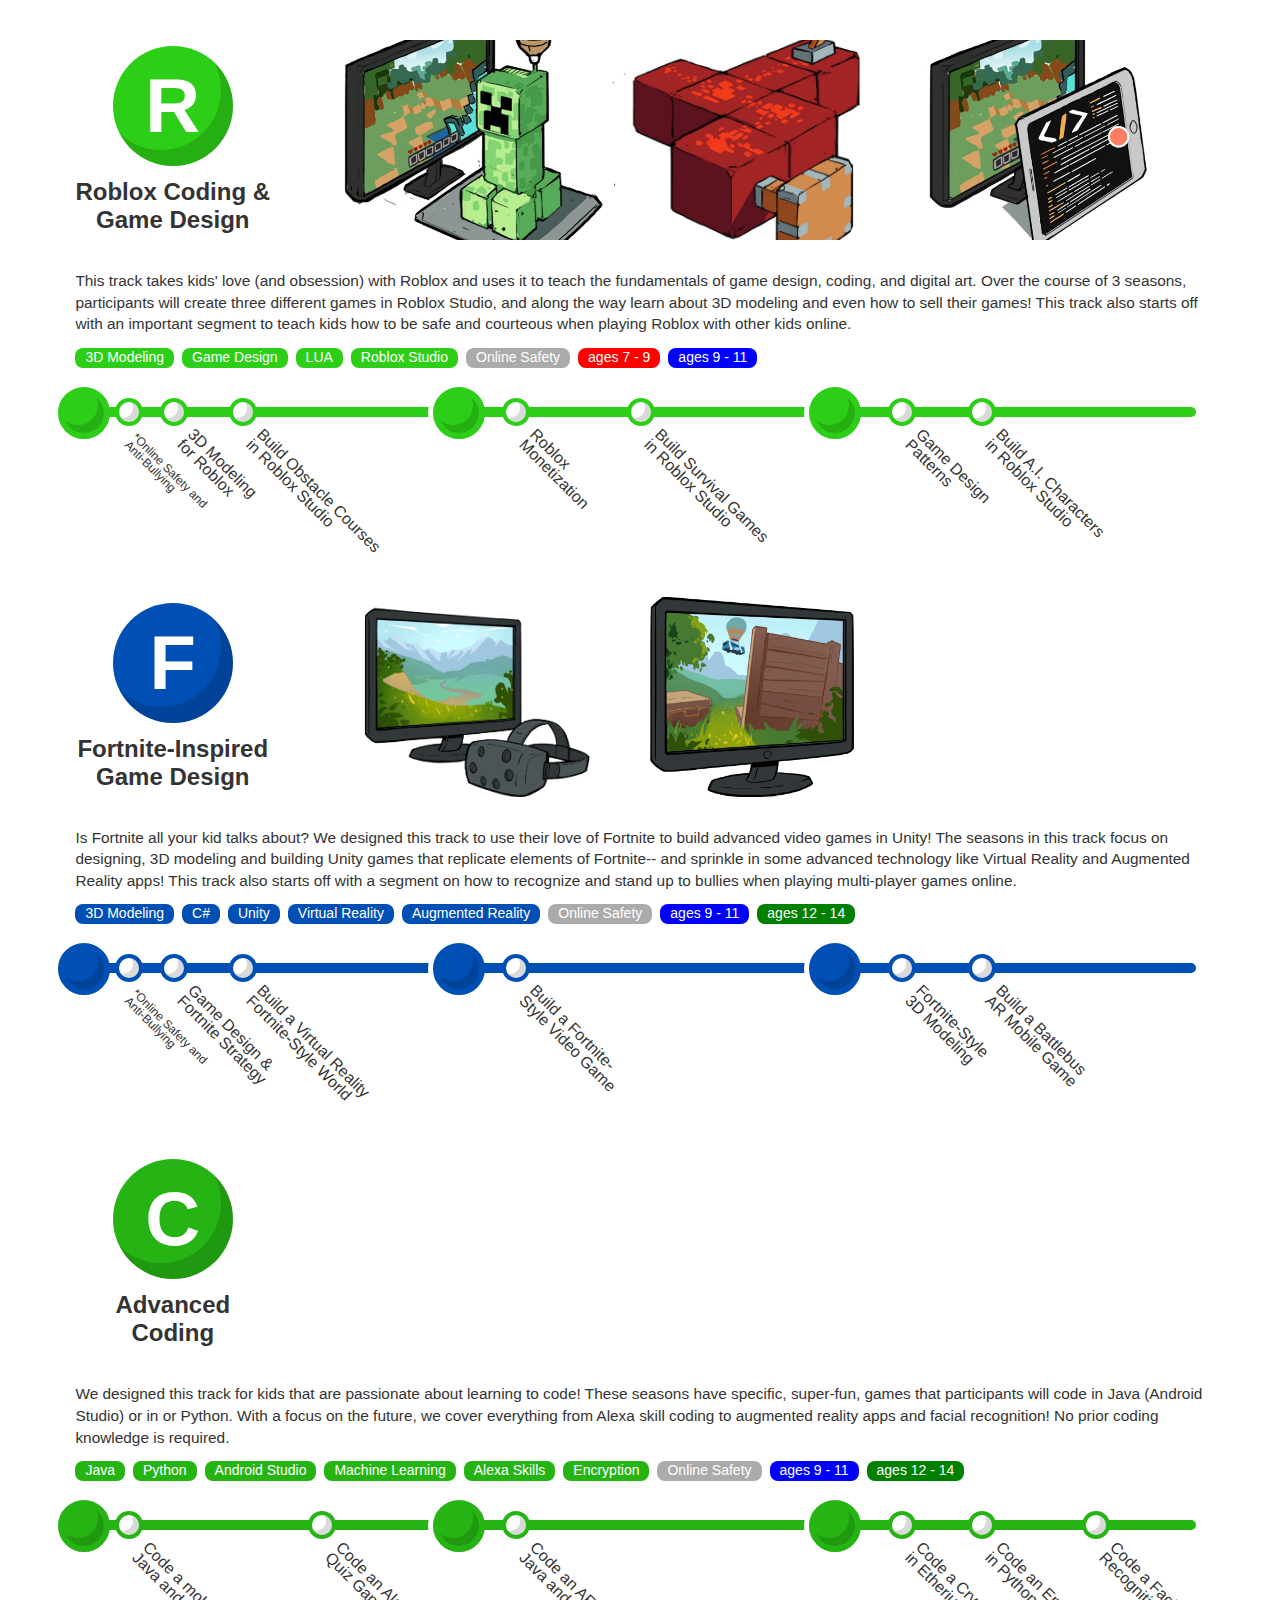
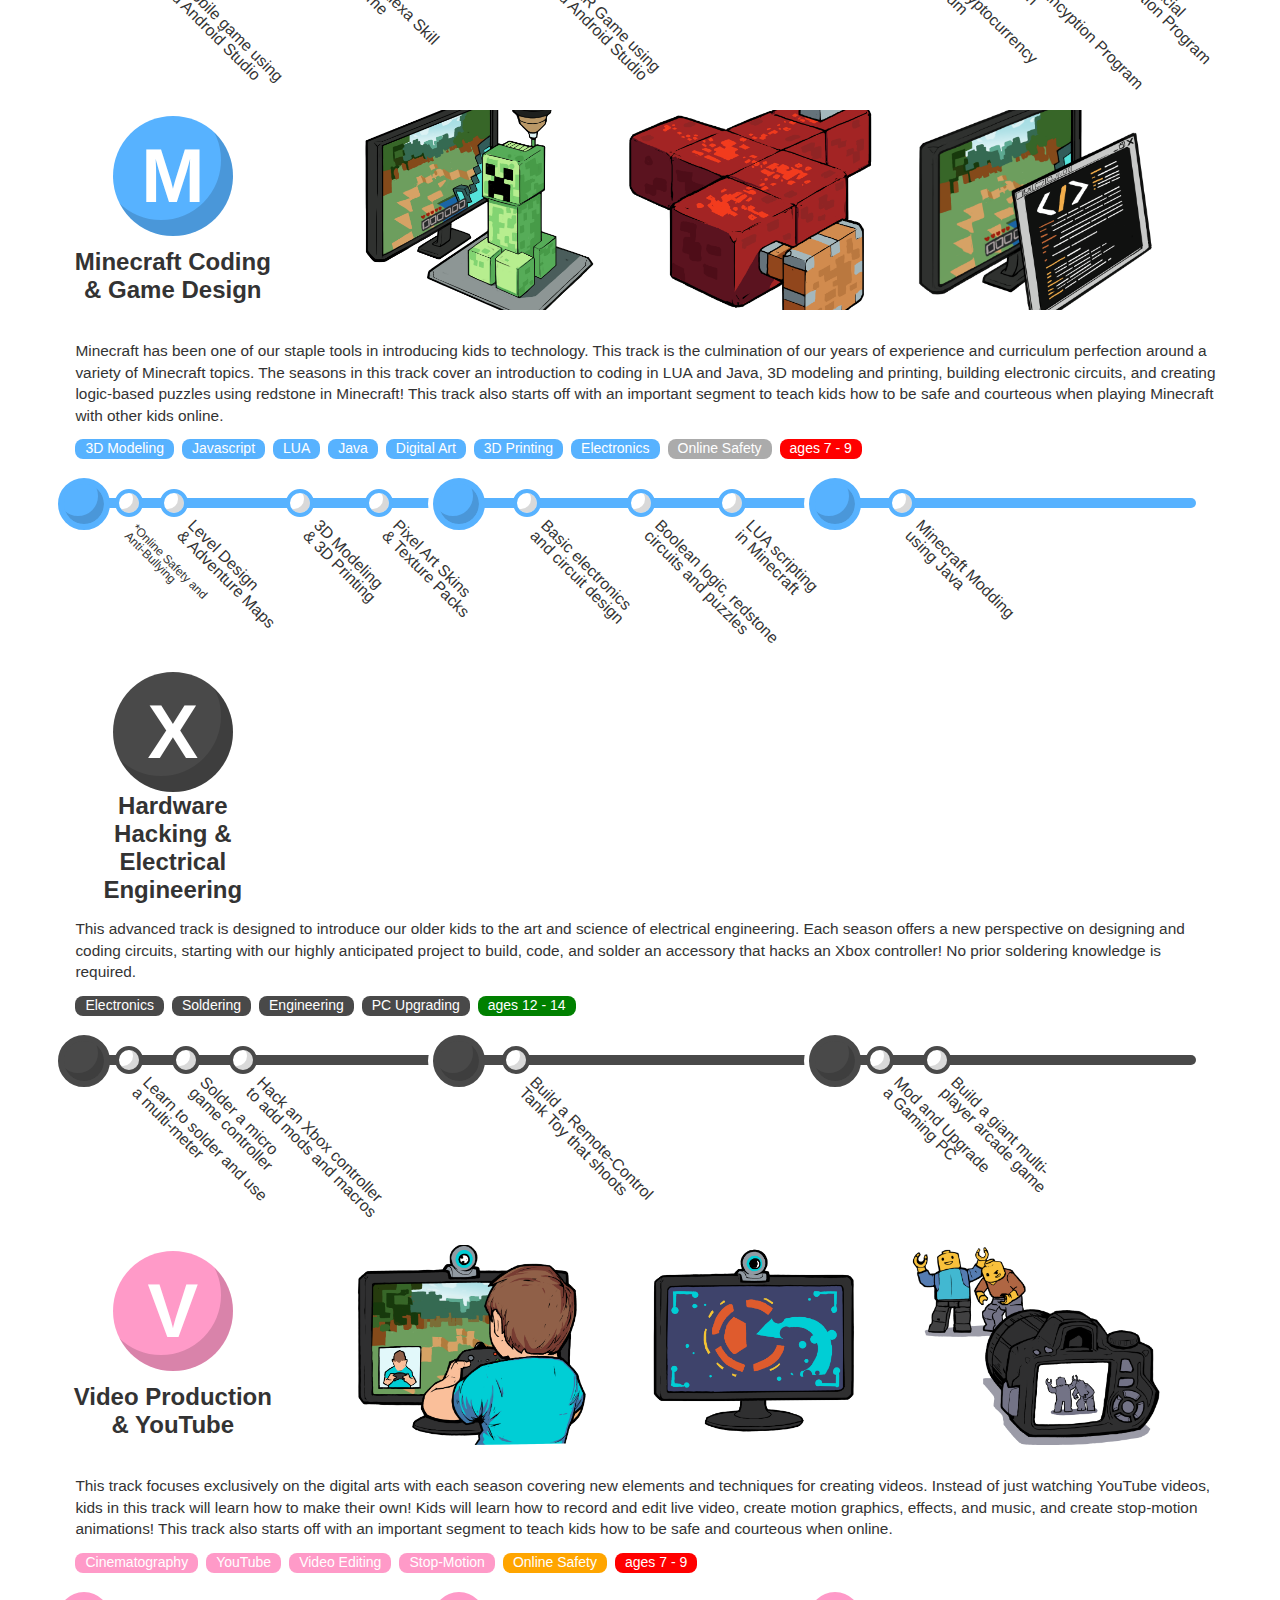
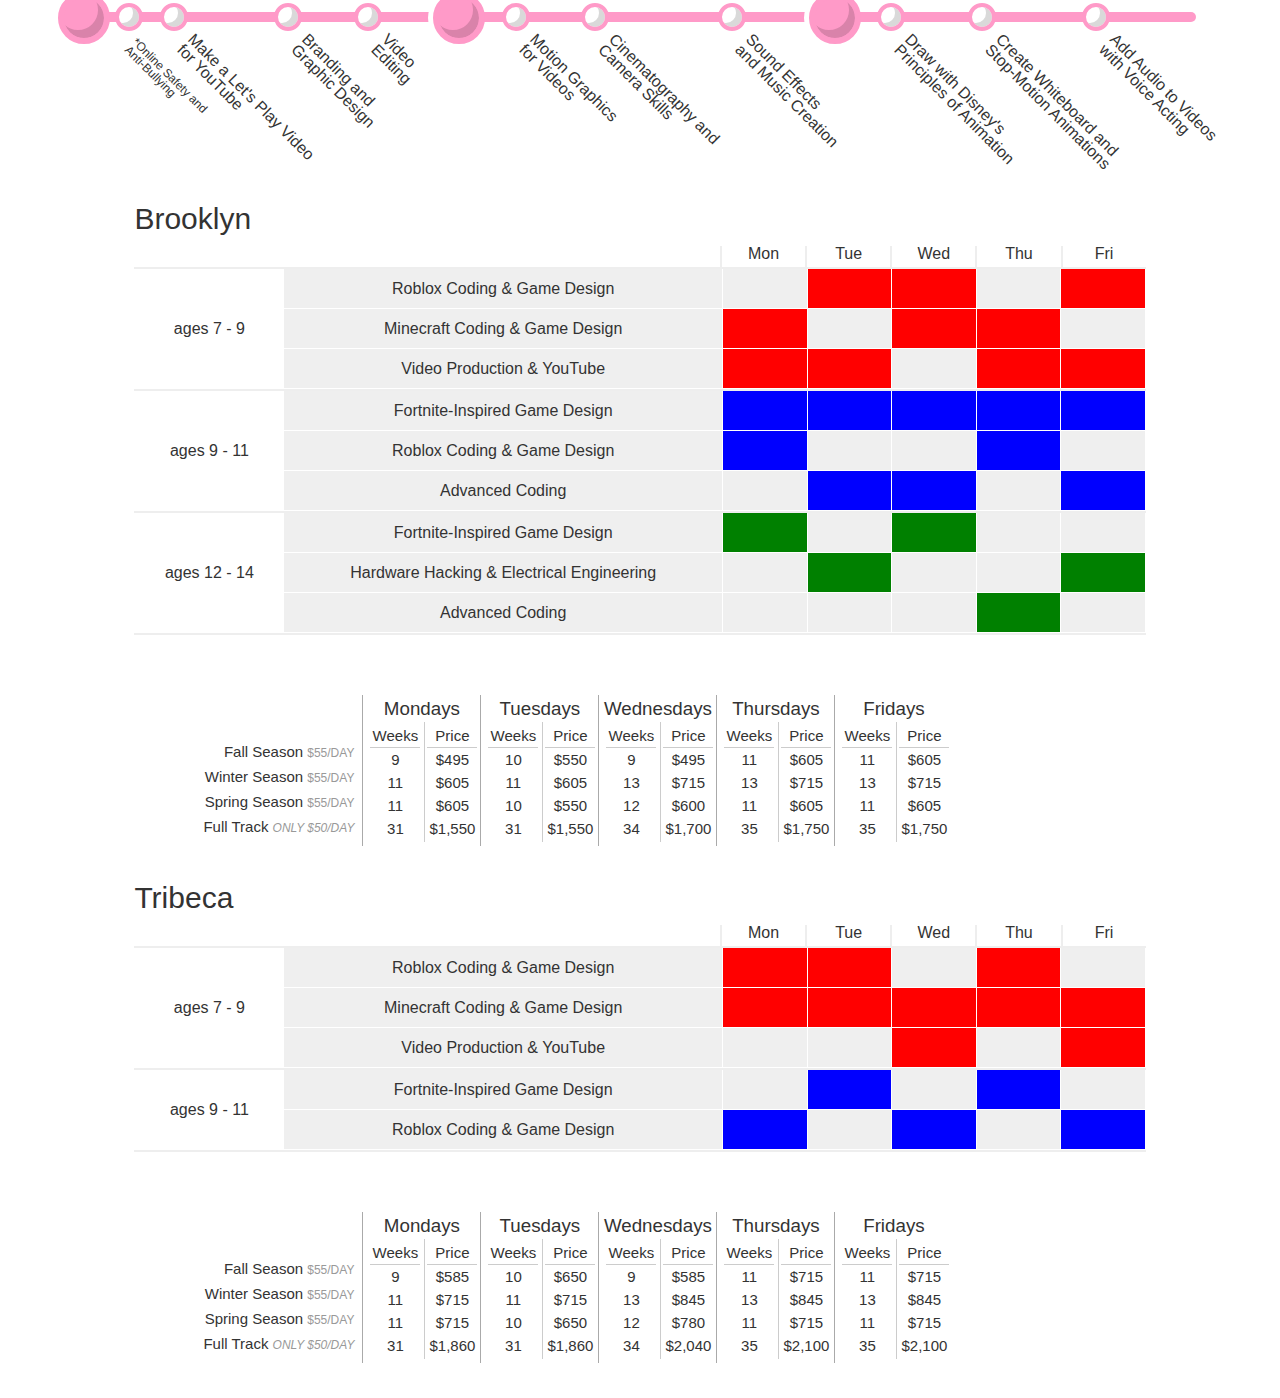
==== index.html @ 6c470251 "Updated with pricing and day schedule" ====
<!DOCTYPE html>
<html lang="en">
<link rel="stylesheet" href="tracks-2.css">

<head>
    <meta charset="UTF-8">
    <title>Tracks</title>
</head>
<body>

<div class="first-track" id="roblox-track">

    <div class="track-photos roblox-color">
        <div class="left-container">
            <div class="subway-icon color">
                <div>R</div>
            </div>
            <div class="under-track-title">Roblox Coding & Game Design</div>
        </div>

        <div class="season-photo" id="roblox-fall">
            <div class="inner-photo">
                <div class="color-overlay">

                </div>
            </div>
            <div class="photo-text">
                Fall Project
            </div>
        </div>
        <div class="season-photo" id="roblox-winter">
            <div class="inner-photo">
                <div class="color-overlay">
                </div>
            </div>
            <div class="photo-text">
                Winter Project
            </div>
        </div>
        <div class="season-photo" id="roblox-spring">
            <div class="inner-photo">
                <div class="color-overlay">

                </div>
            </div>
            <div class="photo-text">
                Spring Project
            </div>
        </div>

    </div>
    <div class="track-info">

        <div class="track-name">

            <div class="track-label">
                <div>
                    <div class="backup-title">Roblox Coding & Game Design</div>

                    <div class="track-label-description">
                        This track takes kids' love (and obsession) with Roblox and uses it to teach the fundamentals of game design, coding, and digital art. Over the course of 3 seasons, participants will create three different games in Roblox Studio, and along the way learn about 3D modeling and even how to sell their games! This track also starts off with an important segment to teach kids how to be safe and courteous when playing Roblox with other kids online.
                    </div>
                </div>
                <div class="tag-section">
                    <div class="skills-section">
                        <div class="offered-at">Skills covered in this track</div>

                        <div class="list-of-skills roblox-color">
                            <div class="skill">3D Modeling</div>
                            <div class="skill">Game Design</div>
                            <div class="skill">LUA</div>
                            <div class="skill">Roblox Studio</div>
                            <div class="online-safety-tag">Online Safety</div>
                            <div class="age7to9">ages 7 - 9</div>
                            <div class="age9to11">ages 9 - 11</div>
                        </div>

                    </div>
                    <div class="options-section">
                        <div class="location">
                            <div class="offered-at">Offered in Brooklyn</div>
                            <div class="ages-tags">
                                <div class="age">
                                    <div class="age7to9 age-title">ages 7 - 9</div>
                                    <div class="age-group">

                                        <div class="">Tue</div>
                                        <div class="">Wed</div>
                                        <div class="">Fri</div>

                                    </div>

                                </div>
                                <div class="age">
                                    <div class="age9to11 age-title">ages 9 - 11</div>
                                    <div class="age-group">
                                        <div class="">Mon</div>
                                        <div class="">Thu</div>
                                    </div>

                                </div>
                            </div>
                        </div>
                        <div class="location">
                            <div class="offered-at">Offered in Tribeca</div>
                            <div class="ages-tags">
                                <div class="age">
                                    <div class="age7to9 age-title">ages 7 - 9</div>
                                    <div class="age-group">

                                        <div class="">Tue</div>
                                        <div class="">Wed</div>
                                        <div class="">Fri</div>

                                    </div>

                                </div>
                                <div class="age">
                                    <div class="age9to11 age-title">ages 9 - 11</div>
                                    <div class="age-group">
                                        <div class="">Mon</div>
                                        <div class="">Thu</div>
                                    </div>

                                </div>
                            </div>
                        </div>

                    </div>

                </div>

            </div>
        </div>
        <div class="track-photo roblox-fall">

        </div>
        <div class="track-details">
        </div>

    </div>

    <div class="full-track">
        <div class="season-name">
            FULL YEAR (September - June)
        </div>
    </div>
    <!--<div class="season-labels">-->
        <!--<div class="season-name">-->
            <!--SPRING-->
        <!--</div>-->
        <!--<div class="season-name">-->
            <!--WINTER-->
        <!--</div>-->
        <!--<div class="season-name">-->
            <!--FALL-->
        <!--</div>-->
    <!--</div>-->
    <div class="track">
        <div class="track-line color">
            <div class="season-start" style="left: 0px;">

            </div>
            <div class="project-start" style="left: 5%;">
                <div class="project-name mini-course">
                    *Online Safety and<br>Anti-Bullying
                </div>

            </div>
            <div class="project-start" style="left: 9%;">
                <div class="project-name">
                    3D Modeling<br>for Roblox
                </div>

            </div>
            <div class="project-start" style="left: 15%;">
                <div class="project-name">
                    Build Obstacle Courses<br>in Roblox Studio
                </div>

            </div>


            <div class="season-start" style="left: 33%;">

            </div>
            <div class="project-start" style="left: 39%;">
                <div class="project-name">
                    Roblox<br>Monetization
                </div>

            </div>
            <div class="project-start" style="left: 50%;">
                <div class="project-name">
                    Build Survival Games<br>in Roblox Studio
                </div>

            </div>


            <div class="season-start" style="left: 66%;">

            </div>
            <div class="project-start" style="left: 73%;">
                <div class="project-name">
                    Game Design<br>Patterns
                </div>

            </div>
            <div class="project-start" style="left: 80%;">
                <div class="project-name">
                    Build A.I. Characters<br>in Roblox Studio
                </div>

            </div>



        </div>
    </div>

</div>
<div class="new-track" id="fortnite-track">
    <div class="track-photos fortnite-color-color">
        <div class="left-container">
            <div class="subway-icon color">
                <div>F</div>
            </div>
            <div class="under-track-title">Fortnite-Inspired Game Design</div>
        </div>

        <div class="season-photo" id="fortnite-fall">
            <div class="inner-photo">
                <div class="color-overlay">

                </div>
            </div>
            <div class="photo-text">
                Fall Project
            </div>
        </div>
        <div class="season-photo" id="fortnite-winter">
            <div class="inner-photo">
                <div class="color-overlay">
                </div>
            </div>
            <div class="photo-text">
                Winter Project
            </div>
        </div>
        <div class="season-photo" id="fortnite-spring">
            <div class="inner-photo">
                <div class="color-overlay">

                </div>
            </div>
            <div class="photo-text">
                Spring Project
            </div>
        </div>

    </div>
    <div class="track-info">

        <div class="track-name">

            <div class="track-label">
                <div>
                    <div class="backup-title">Fortnite-Inspired Game Design</div>

                    <div class="track-label-description">
                        Is Fortnite all your kid talks about? We designed this track to use their love of Fortnite to build advanced video games in Unity! The seasons in this track focus on designing, 3D modeling and building Unity games that replicate elements of Fortnite-- and sprinkle in some advanced technology like Virtual Reality and Augmented Reality apps! This track also starts off with a segment on how to recognize and stand up to bullies when playing multi-player games online.                    </div>
                </div>
                <div class="tag-section">
                    <div class="skills-section">
                        <div class="offered-at">Skills covered in this track</div>

                        <div class="list-of-skills fortnite-color">
                            <div class="skill">3D Modeling</div>
                            <div class="skill">C#</div>
                            <div class="skill">Unity</div>
                            <div class="skill">Virtual Reality</div>
                            <div class="skill">Augmented Reality</div>
                            <div class="online-safety-tag">Online Safety</div>
                            <div class="age9to11">ages 9 - 11</div>
                            <div class="age12to14">ages 12 - 14</div>

                        </div>

                    </div>
                    <div class="options-section">
                        <div class="location">
                            <div class="offered-at">Offered in Brooklyn</div>
                            <div class="ages-tags">
                                <div class="age">
                                    <div class="age7to9 age-title">ages 7 - 9</div>
                                    <div class="age-group">

                                        <div class="">Tue</div>
                                        <div class="">Wed</div>
                                        <div class="">Fri</div>

                                    </div>

                                </div>
                                <div class="age">
                                    <div class="age9to11 age-title">ages 9 - 11</div>
                                    <div class="age-group">
                                        <div class="">Mon</div>
                                        <div class="">Thu</div>
                                    </div>

                                </div>
                            </div>
                        </div>
                        <div class="location">
                            <div class="offered-at">Offered in Tribeca</div>
                            <div class="ages-tags">
                                <div class="age">
                                    <div class="age7to9 age-title">ages 7 - 9</div>
                                    <div class="age-group">

                                        <div class="">Tue</div>
                                        <div class="">Wed</div>
                                        <div class="">Fri</div>

                                    </div>

                                </div>
                                <div class="age">
                                    <div class="age9to11 age-title">ages 9 - 11</div>
                                    <div class="age-group">
                                        <div class="">Mon</div>
                                        <div class="">Thu</div>
                                    </div>

                                </div>
                            </div>
                        </div>

                    </div>

                </div>

            </div>
        </div>
        <div class="track-photo roblox-fall">

        </div>
        <div class="track-details">
        </div>

    </div>
    <div class="track">
        <div class="track-line color">
            <div class="season-start" style="left: 0px;">

            </div>
            <div class="project-start" style="left: 5%;">
                <div class="project-name mini-course">
                    *Online Safety and<br>Anti-Bullying
                </div>

            </div>
            <div class="project-start" style="left: 9%;">
                <div class="project-name">
                    Game Design &<br>Fortnite Strategy
                </div>

            </div>
            <div class="project-start" style="left: 15%;">
                <div class="project-name">
                    Build a Virtual Reality<br>Fortnite-Style World
                </div>

            </div>


            <div class="season-start" style="left: 33%;">

            </div>
            <div class="project-start" style="left: 39%;">
                <div class="project-name">
                    Build a Fortnite-<br>Style Video Game
                </div>

            </div>


            <div class="season-start" style="left: 66%;">

            </div>
            <div class="project-start" style="left: 73%;">
                <div class="project-name">
                    Fortnite-Style<br>3D Modeling
                </div>

            </div>
            <div class="project-start" style="left: 80%;">
                <div class="project-name">
                    Build a Battlebus<br>AR Mobile Game
                </div>

            </div>



        </div>
    </div>
</div>
<div class="new-track" id="coding-track">
    <div class="track-photos coding-color">
        <div class="left-container">
            <div class="subway-icon color">
                <div>C</div>
            </div>
            <div class="under-track-title">Advanced Coding</div>
        </div>

        <div class="season-photo" id="coding-fall">
            <div class="inner-photo">
                <div class="color-overlay">

                </div>
            </div>
            <div class="photo-text">
                Fall Project
            </div>
        </div>
        <div class="season-photo" id="coding-winter">
            <div class="inner-photo">
                <div class="color-overlay">
                </div>
            </div>
            <div class="photo-text">
                Winter Project
            </div>
        </div>
        <div class="season-photo" id="coding-spring">
            <div class="inner-photo">
                <div class="color-overlay">

                </div>
            </div>
            <div class="photo-text">
                Spring Project
            </div>
        </div>

    </div>
    <div class="track-info">

        <div class="track-name">

            <div class="track-label">
                <div>
                    <div class="backup-title">Advanced Coding</div>

                    <div class="track-label-description">
                        We designed this track for kids that are passionate about learning to code! These seasons have specific, super-fun, games that participants will code in Java (Android Studio) or in or Python. With a focus on the future, we cover everything from Alexa skill coding to augmented reality apps and facial recognition! No prior coding knowledge is required.                    </div>
                </div>
                <div class="tag-section">
                    <div class="skills-section">
                        <div class="offered-at">Skills covered in this track</div>
                        <div class="list-of-skills coding-color">
                            <div class="skill">Java</div>
                            <div class="skill">Python</div>
                            <div class="skill">Android Studio</div>
                            <div class="skill">Machine Learning</div>
                            <div class="skill">Alexa Skills</div>
                            <div class="skill">Encryption</div>
                            <div class="online-safety-tag">Online Safety</div>
                            <div class="age9to11">ages 9 - 11</div>
                            <div class="age12to14">ages 12 - 14</div>

                        </div>

                    </div>
                    <div class="options-section">
                        <div class="location">
                            <div class="offered-at">Offered in Brooklyn</div>
                            <div class="ages-tags">
                                <div class="age">
                                    <div class="age7to9 age-title">ages 7 - 9</div>
                                    <div class="age-group">

                                        <div class="">Tue</div>
                                        <div class="">Wed</div>
                                        <div class="">Fri</div>

                                    </div>

                                </div>
                                <div class="age">
                                    <div class="age9to11 age-title">ages 9 - 11</div>
                                    <div class="age-group">
                                        <div class="">Mon</div>
                                        <div class="">Thu</div>
                                    </div>

                                </div>
                            </div>
                        </div>
                        <div class="location">
                            <div class="offered-at">Offered in Tribeca</div>
                            <div class="ages-tags">
                                <div class="age">
                                    <div class="age7to9 age-title">ages 7 - 9</div>
                                    <div class="age-group">

                                        <div class="">Tue</div>
                                        <div class="">Wed</div>
                                        <div class="">Fri</div>

                                    </div>

                                </div>
                                <div class="age">
                                    <div class="age9to11 age-title">ages 9 - 11</div>
                                    <div class="age-group">
                                        <div class="">Mon</div>
                                        <div class="">Thu</div>
                                    </div>

                                </div>
                            </div>
                        </div>

                    </div>

                </div>

            </div>
        </div>
        <div class="track-photo coding-fall">

        </div>
        <div class="track-details">
        </div>

    </div>
    <div class="track">
        <div class="track-line color">
            <div class="season-start" style="left: 0px;">

            </div>
            <div class="project-start" style="left: 5%;">
                <div class="project-name">
                    Code a mobile game using<br>Java and Android Studio
                </div>

            </div>
            <div class="project-start" style="left: 22%;">
                <div class="project-name">
                    Code an Alexa Skill<br>Quiz Game
                </div>

            </div>


            <div class="season-start" style="left: 33%;">

            </div>
            <div class="project-start" style="left: 39%;">
                <div class="project-name">
                    Code an AR Game using<br>Java and Android Studio                </div>
            </div>
            <div class="season-start" style="left: 66%;">

            </div>
            <div class="project-start" style="left: 73%;">
                <div class="project-name">
                    Code a Cryptocurrency<br>in Etherium
                </div>

            </div>
            <div class="project-start" style="left: 80%;">
                <div class="project-name">
                    Code an Encyption Program<br>in Python
                </div>
            </div>
            <div class="project-start" style="left: 90%;">
                <div class="project-name">
                    Code a Facial<br>Recognition Program
                </div>
            </div>

        </div>
    </div>
</div>
<div class="new-track" id="minecraft-track">
    <div class="track-photos minecraft-color">
        <div class="left-container">
            <div class="subway-icon color">
                <div>M</div>
            </div>
            <div class="under-track-title">Minecraft Coding & Game Design</div>
        </div>

        <div class="season-photo" id="minecraft-fall">
            <div class="inner-photo">
                <div class="color-overlay">

                </div>
            </div>
            <div class="photo-text">
                Fall Project
            </div>
        </div>
        <div class="season-photo" id="minecraft-winter">
            <div class="inner-photo">
                <div class="color-overlay">
                </div>
            </div>
            <div class="photo-text">
                Winter Project
            </div>
        </div>
        <div class="season-photo" id="minecraft-spring">
            <div class="inner-photo">
                <div class="color-overlay">

                </div>
            </div>
            <div class="photo-text">
                Spring Project
            </div>
        </div>

    </div>
    <div class="track-info">

        <div class="track-name">

            <div class="track-label">
                <div>
                    <div class="backup-title">Minecraft Coding & Game Design</div>

                    <div class="track-label-description">
                        Minecraft has been one of our staple tools in introducing kids to technology. This track is the culmination of our years of experience and curriculum perfection around a variety of Minecraft topics. The seasons in this track cover an introduction to coding in LUA and Java, 3D modeling and printing, building electronic circuits, and creating logic-based puzzles using redstone in Minecraft! This track also starts off with an important segment to teach kids how to be safe and courteous when playing Minecraft with other kids online.
                    </div>
                </div>
                <div class="tag-section">
                    <div class="skills-section">
                        <div class="offered-at">Skills covered in this track</div>

                        <div class="list-of-skills minecraft-color">
                            <div class="skill">3D Modeling</div>
                            <div class="skill">Javascript</div>
                            <div class="skill">LUA</div>
                            <div class="skill">Java</div>
                            <div class="skill">Digital Art</div>
                            <div class="skill">3D Printing</div>
                            <div class="skill">Electronics</div>
                            <div class="online-safety-tag">Online Safety</div>
                            <div class="age7to9">ages 7 - 9</div>

                        </div>

                    </div>
                    <div class="options-section">
                        <div class="location">
                            <div class="offered-at">Offered in Brooklyn</div>
                            <div class="ages-tags">
                                <div class="age">
                                    <div class="age7to9 age-title">ages 7 - 9</div>
                                    <div class="age-group">

                                        <div class="">Tue</div>
                                        <div class="">Wed</div>
                                        <div class="">Fri</div>

                                    </div>

                                </div>
                                <div class="age">
                                    <div class="age9to11 age-title">ages 9 - 11</div>
                                    <div class="age-group">
                                        <div class="">Mon</div>
                                        <div class="">Thu</div>
                                    </div>

                                </div>
                            </div>
                        </div>
                        <div class="location">
                            <div class="offered-at">Offered in Tribeca</div>
                            <div class="ages-tags">
                                <div class="age">
                                    <div class="age7to9 age-title">ages 7 - 9</div>
                                    <div class="age-group">

                                        <div class="">Tue</div>
                                        <div class="">Wed</div>
                                        <div class="">Fri</div>

                                    </div>

                                </div>
                                <div class="age">
                                    <div class="age9to11 age-title">ages 9 - 11</div>
                                    <div class="age-group">
                                        <div class="">Mon</div>
                                        <div class="">Thu</div>
                                    </div>

                                </div>
                            </div>
                        </div>

                    </div>

                </div>

            </div>
        </div>
        <div class="track-photo minecraft-fall">

        </div>
        <div class="track-details">
        </div>

    </div>
    <div class="track">
        <div class="track-line color">
            <div class="season-start" style="left: 0px;">

            </div>
            <div class="project-start" style="left: 5%;">
                <div class="project-name mini-course">
                    *Online Safety and<br>Anti-Bullying
                </div>

            </div>
            <div class="project-start" style="left: 9%;">
                <div class="project-name">
                    Level Design<br>
                    & Adventure Maps
                </div>

            </div>
            <div class="project-start" style="left: 20%;">
                <div class="project-name">
                    3D Modeling <br>
                    & 3D Printing
                </div>

            </div>
            <div class="project-start" style="left: 27%;">
                <div class="project-name">
                    Pixel Art Skins <br>
                    & Texture Packs
                </div>

            </div>




            <div class="season-start" style="left: 33%;">

            </div>
            <div class="project-start" style="left: 40%;">
                <div class="project-name">
                    Basic electronics<br>and circuit design
                </div>

            </div>
            <div class="project-start" style="left: 50%;">
                <div class="project-name">
                    Boolean logic, redstone<br>
                    circuits and puzzles
                </div>

            </div>
            <div class="project-start" style="left: 58%;">
                <div class="project-name">
                    LUA scripting<br>
                    in Minecraft
                </div>

            </div>





            <div class="season-start" style="left: 66%;">

            </div>
            <div class="project-start" style="left: 73%;">
                <div class="project-name">
                    Minecraft Modding<br>
                    using Java
                </div>

            </div>



        </div>
    </div>
</div>
<div class="new-track" id="hardware-track">
    <div class="track-photos hardware-color">
        <div class="left-container">
            <div class="subway-icon color">
                <div>X</div>
            </div>
            <div class="under-track-title">Hardware Hacking & Electrical Engineering</div>
        </div>

        <div class="season-photo" id="hardware-fall">
            <div class="inner-photo">
                <div class="color-overlay">

                </div>
            </div>
            <div class="photo-text">
                Fall Project
            </div>
        </div>
        <div class="season-photo" id="hardware-winter">
            <div class="inner-photo">
                <div class="color-overlay">
                </div>
            </div>
            <div class="photo-text">
                Winter Project
            </div>
        </div>
        <div class="season-photo" id="hardware-spring">
            <div class="inner-photo">
                <div class="color-overlay">

                </div>
            </div>
            <div class="photo-text">
                Spring Project
            </div>
        </div>

    </div>
    <div class="track-info">

        <div class="track-name">

            <div class="track-label">
                <div>
                    <div class="backup-title">Hardware Hacking & Electrical Engineering</div>

                    <div class="track-label-description">
                        This advanced track is designed to introduce our older kids to the art and science of electrical engineering. Each season offers a new perspective on designing and coding circuits, starting with our highly anticipated project to build, code, and solder an accessory that hacks an Xbox controller! No prior soldering knowledge is required.                    </div>
                </div>
                <div class="tag-section">
                    <div class="skills-section">
                        <div class="offered-at">Skills covered in this track</div>
                        <div class="list-of-skills hardware-color">
                            <div class="skill">Electronics</div>
                            <div class="skill">Soldering</div>
                            <div class="skill">Engineering</div>
                            <div class="skill">PC Upgrading</div>
                            <div class="age12to14">ages 12 - 14</div>

                        </div>

                    </div>
                    <div class="options-section">
                        <div class="location">
                            <div class="offered-at">Offered in Brooklyn</div>
                            <div class="ages-tags">
                                <div class="age">
                                    <div class="age7to9 age-title">ages 7 - 9</div>
                                    <div class="age-group">

                                        <div class="">Tue</div>
                                        <div class="">Wed</div>
                                        <div class="">Fri</div>

                                    </div>

                                </div>
                                <div class="age">
                                    <div class="age9to11 age-title">ages 9 - 11</div>
                                    <div class="age-group">
                                        <div class="">Mon</div>
                                        <div class="">Thu</div>
                                    </div>

                                </div>
                            </div>
                        </div>
                        <div class="location">
                            <div class="offered-at">Offered in Tribeca</div>
                            <div class="ages-tags">
                                <div class="age">
                                    <div class="age7to9 age-title">ages 7 - 9</div>
                                    <div class="age-group">

                                        <div class="">Tue</div>
                                        <div class="">Wed</div>
                                        <div class="">Fri</div>

                                    </div>

                                </div>
                                <div class="age">
                                    <div class="age9to11 age-title">ages 9 - 11</div>
                                    <div class="age-group">
                                        <div class="">Mon</div>
                                        <div class="">Thu</div>
                                    </div>

                                </div>
                            </div>
                        </div>

                    </div>

                </div>

            </div>
        </div>
        <div class="track-photo hardware-fall">

        </div>
        <div class="track-details">
        </div>

    </div>
    <div class="track">
        <div class="track-line color">
            <div class="season-start" style="left: 0px;">

            </div>
            <div class="project-start" style="left: 5%;">
                <div class="project-name">
                    Learn to solder and use<br>a multi-meter
                </div>
            </div>
            <div class="project-start" style="left: 10%;">
                <div class="project-name">
                    Solder a micro<br>game controller
                </div>

            </div>
            <div class="project-start" style="left: 15%;">
                <div class="project-name">
                    Hack an Xbox controller<br>
                    to add mods and macros
                </div>

            </div>


            <div class="season-start" style="left: 33%;">

            </div>
            <div class="project-start" style="left: 39%;">
                <div class="project-name">
                    Build a Remote-Control<br>Tank Toy that shoots
                </div>

            </div>
            <div class="season-start" style="left: 66%;">

            </div>
            <div class="project-start" style="left: 71%;">
                <div class="project-name">
                    Mod and Upgrade<br>a Gaming PC
                </div>
            </div>
            <div class="project-start" style="left: 76%;">
                <div class="project-name">
                    Build a giant multi-<br>player arcade game
                </div>
            </div>

        </div>
    </div>
</div>
<div class="new-track" id="video-track">
    <div class="track-photos video-color">
        <div class="left-container">
            <div class="subway-icon color">
                <div>V</div>
            </div>
            <div class="under-track-title">Video Production & YouTube</div>
        </div>

        <div class="season-photo" id="video-fall">
            <div class="inner-photo">
                <div class="color-overlay">

                </div>
            </div>
            <div class="photo-text">
                Fall Project
            </div>
        </div>
        <div class="season-photo" id="video-winter">
            <div class="inner-photo">
                <div class="color-overlay">
                </div>
            </div>
            <div class="photo-text">
                Winter Project
            </div>
        </div>
        <div class="season-photo" id="video-spring">
            <div class="inner-photo">
                <div class="color-overlay">

                </div>
            </div>
            <div class="photo-text">
                Spring Project
            </div>
        </div>

    </div>
    <div class="track-info">

        <div class="track-name">

            <div class="track-label">
                <div>
                    <div class="backup-title">Video Production & YouTube</div>

                    <div class="track-label-description">
                        This track focuses exclusively on the digital arts with each season covering new elements and techniques for creating videos. Instead of just watching YouTube videos, kids in this track will learn how to make their own! Kids will learn how to record and edit live video, create motion graphics, effects, and music, and create stop-motion animations! This track also starts off with an important segment to teach kids how to be safe and courteous when online.
                    </div>
                </div>
                <div class="tag-section">
                    <div class="skills-section">
                        <div class="offered-at">Skills covered in this track</div>
                        <div class="list-of-skills video-color">
                            <div class="skill">Cinematography</div>
                            <div class="skill">YouTube</div>
                            <div class="skill">Video Editing</div>
                            <div class="skill">Stop-Motion</div>
                            <div class="mini-course">Online Safety</div>
                            <div class="age7to9">ages 7 - 9</div>

                        </div>

                    </div>
                    <div class="options-section">
                        <div class="location">
                            <div class="offered-at">Offered in Brooklyn</div>
                            <div class="ages-tags">
                                <div class="age">
                                    <div class="age7to9 age-title">ages 7 - 9</div>
                                    <div class="age-group">

                                        <div class="">Tue</div>
                                        <div class="">Wed</div>
                                        <div class="">Fri</div>

                                    </div>

                                </div>
                                <div class="age">
                                    <div class="age9to11 age-title">ages 9 - 11</div>
                                    <div class="age-group">
                                        <div class="">Mon</div>
                                        <div class="">Thu</div>
                                    </div>

                                </div>
                            </div>
                        </div>
                        <div class="location">
                            <div class="offered-at">Offered in Tribeca</div>
                            <div class="ages-tags">
                                <div class="age">
                                    <div class="age7to9 age-title">ages 7 - 9</div>
                                    <div class="age-group">

                                        <div class="">Tue</div>
                                        <div class="">Wed</div>
                                        <div class="">Fri</div>

                                    </div>

                                </div>
                                <div class="age">
                                    <div class="age9to11 age-title">ages 9 - 11</div>
                                    <div class="age-group">
                                        <div class="">Mon</div>
                                        <div class="">Thu</div>
                                    </div>

                                </div>
                            </div>
                        </div>

                    </div>

                </div>

            </div>
        </div>
        <div class="track-photo video-fall">

        </div>
        <div class="track-details">
        </div>

    </div>
    <div class="track">
        <div class="track-line color">
            <div class="season-start" style="left: 0px;">

            </div>
            <div class="project-start" style="left: 5%;">
                <div class="project-name mini-course">
                      *Online Safety and<br>Anti-Bullying
                </div>

            </div>
            <div class="project-start" style="left: 9%;">
                <div class="project-name">
                    Make a Let's Play Video<br>for YouTube
                </div>

            </div>
            <div class="project-start" style="left: 19%;">
                <div class="project-name">
                    Branding and<br>Graphic Design
                </div>
            </div>
            <div class="project-start" style="left: 26%;">
                <div class="project-name">
                    Video<br>
                    Editing
                </div>
            </div>


            <div class="season-start" style="left: 33%;">

            </div>
            <div class="project-start" style="left: 39%;">
                <div class="project-name">
                    Motion Graphics<br>for Videos
                </div>
            </div>

            <div class="project-start" style="left: 46%;">
                <div class="project-name">
                    Cinematography and<br>Camera Skills
                </div>

            </div>
            <div class="project-start" style="left: 58%;">
                <div class="project-name">
                    Sound Effects<br>and Music Creation
                </div>

            </div>

            <div class="season-start" style="left: 66%;">

            </div>
            <div class="project-start" style="left: 72%;">
                <div class="project-name">
                    Draw with Disney's<br>Principles of Animation
                </div>
            </div>
            <div class="project-start" style="left: 80%;">
                <div class="project-name">
                    Create Whiteboard and<br>Stop-Motion Animations
                </div>
            </div>
            <div class="project-start" style="left: 90%;">
                <div class="project-name">
                    Add Audio to Videos<br>with Voice Acting
                </div>
            </div>

        </div>
    </div>
</div>

<div class="info-charts">
    <div class="location-header">
        Brooklyn
    </div>
    <div class="topics-chart">
        <div class="age-row">
            <!--each age row is two columns-->
            <div class="age-row-age for7to9">
                <div class="age-row-age-title"></div>
                <div class="age-row-offerings-rows days-row">
                    <!--each offering row is three rows-->
                    <div class="single-topic-row">
                        <div class="single-topic-name">
                        </div>
                        <div class="day">
                            Mon
                        </div>
                        <div class="day">
                            Tue
                        </div>
                        <div class="day">
                            Wed
                        </div>
                        <div class="day">
                            Thu
                        </div>
                        <div class="day">
                            Fri
                        </div>
                    </div>

                </div>
            </div>
            <div class="age-row-age for7to9">
                <div class="age-row-age-title">ages 7 - 9</div>
                <div class="age-row-offerings-rows">
                   <!--each offering row is three rows-->
                    <div class="single-topic-row">
                        <div class="single-topic-name">
                            Roblox Coding & Game Design
                        </div>
                        <div class="">

                        </div>
                        <div class="topic-offered">

                        </div>

                        <div class="topic-offered">

                        </div>
                        <div class="">

                        </div>
                        <div class="topic-offered">

                        </div>
                    </div>
                    <div class="single-topic-row">
                        <div class="single-topic-name">
                            Minecraft Coding & Game Design
                        </div>
                        <div class="topic-offered">

                        </div>
                        <div>
                        </div>
                        <div class="topic-offered">

                        </div>
                        <div class="topic-offered">

                        </div>
                        <div>
                        </div>
                    </div>
                    <div class="single-topic-row">
                        <div class="single-topic-name">
                            Video Production & YouTube
                        </div>
                        <div class="topic-offered">

                        </div>
                        <div class="topic-offered">

                        </div>
                        <div>
                        </div>
                        <div class="topic-offered">

                        </div>
                        <div class="topic-offered">

                        </div>

                    </div>

                </div>
            </div>
            <div class="age-row-age for9to11">
                <div class="age-row-age-title">ages 9 - 11</div>
                <div class="age-row-offerings-rows">
                    <!--each offering row is three rows-->
                    <div class="single-topic-row">
                        <div class="single-topic-name">
                            Fortnite-Inspired Game Design
                        </div>
                        <div class="topic-offered">

                        </div>
                        <div class="topic-offered">

                        </div><div class="topic-offered">

                    </div><div class="topic-offered">

                    </div><div class="topic-offered">

                    </div>
                    </div>
                    <div class="single-topic-row">
                        <div class="single-topic-name">
                            Roblox Coding & Game Design
                        </div>

                        <div class="topic-offered">

                        </div>
                        <div>

                        </div>
                        <div>

                        </div>

                        <div class="topic-offered">

                        </div>
                        <div>

                        </div>
                    </div>

                    <div class="single-topic-row">
                        <div class="single-topic-name">
                            Advanced Coding
                        </div>
                        <div>
                        </div>
                        <div class="topic-offered">

                        </div>
                        <div class="topic-offered">

                        </div>

                        <div class="">

                        </div>
                        <div class="topic-offered">

                        </div>

                    </div>

                </div>
            </div>
            <div class="age-row-age for12to14">
                <div class="age-row-age-title">ages 12 - 14</div>
                <div class="age-row-offerings-rows">
                    <!--each offering row is three rows-->
                    <div class="single-topic-row">
                        <div class="single-topic-name">
                            Fortnite-Inspired Game Design
                        </div>
                        <div class="topic-offered">

                        </div>
                        <div class="">

                        </div>
                        <div class="topic-offered">

                        </div>
                        <div class="">

                        </div>
                        <div class="">

                    </div>
                    </div>
                    <div class="single-topic-row">
                        <div class="single-topic-name">
                            Hardware Hacking & Electrical Engineering
                        </div>


                        <div>

                        </div>
                        <div class="topic-offered">

                        </div>
                        <div>

                        </div>


                        <div>

                        </div>
                        <div class="topic-offered">

                        </div>
                    </div>

                    <div class="single-topic-row">
                        <div class="single-topic-name">
                            Advanced Coding
                        </div>
                        <div>
                        </div>
                        <div class="=">

                        </div>
                        <div class="">

                        </div>

                        <div class="topic-offered">

                        </div>
                        <div class="">

                        </div>

                    </div>

                </div>
            </div>

        </div>
        <!--<div class="age-row">-->
            <!--&lt;!&ndash;each age row is two columns&ndash;&gt;-->
            <!--<div class="age-row-age">-->
                <!--<div class="age-row-age-title">9-11</div>-->
                <!--<div class="age-row-offerings-rows">-->
                    <!--&lt;!&ndash;each offering row is three rows&ndash;&gt;-->
                    <!--<div class="single-topic-row">-->
                        <!--<div class="single-topic-name">-->
                            <!--TOPIC NAME-->
                        <!--</div>-->
                        <!--<div class="single-topic-day">-->
                            <!--MONDAY-->
                        <!--</div>-->
                        <!--<div class="single-topic-day">-->
                            <!--MONDAY-->
                        <!--</div>-->
                        <!--<div class="single-topic-day">-->
                            <!--MONDAY-->
                        <!--</div>-->
                        <!--<div class="single-topic-day">-->
                            <!--MONDAY-->
                        <!--</div>-->
                        <!--<div class="single-topic-day">-->
                            <!--MONDAY-->
                        <!--</div>-->
                    <!--</div>-->
                    <!--<div class="single-topic-row">-->
                        <!--<div class="single-topic-name">-->
                            <!--TOPIC NAME-->
                        <!--</div>-->
                        <!--<div class="single-topic-day">-->
                            <!--MONDAY-->
                        <!--</div>-->
                        <!--<div class="single-topic-day">-->
                            <!--MONDAY-->
                        <!--</div>-->
                        <!--<div class="single-topic-day">-->
                            <!--MONDAY-->
                        <!--</div>-->
                        <!--<div class="single-topic-day">-->
                            <!--MONDAY-->
                        <!--</div>-->
                        <!--<div class="single-topic-day">-->
                            <!--MONDAY-->
                        <!--</div>-->
                    <!--</div>-->
                    <!--<div class="single-topic-row">-->
                        <!--<div class="single-topic-name">-->
                            <!--TOPIC NAME-->
                        <!--</div>-->
                        <!--<div class="single-topic-day">-->
                            <!--MONDAY-->
                        <!--</div>-->
                        <!--<div class="single-topic-day">-->
                            <!--MONDAY-->
                        <!--</div>-->
                        <!--<div class="single-topic-day">-->
                            <!--MONDAY-->
                        <!--</div>-->
                        <!--<div class="single-topic-day">-->
                            <!--MONDAY-->
                        <!--</div>-->
                        <!--<div class="single-topic-day">-->
                            <!--MONDAY-->
                        <!--</div>-->
                    <!--</div>-->

                <!--</div>-->
            <!--</div>-->

        <!--</div>-->
        <!--<div class="age-row">-->
            <!--&lt;!&ndash;each age row is two columns&ndash;&gt;-->
            <!--<div class="age-row-age">-->
                <!--<div class="age-row-age-title">12-14</div>-->
                <!--<div class="age-row-offerings-rows">-->
                    <!--&lt;!&ndash;each offering row is three rows&ndash;&gt;-->
                    <!--<div class="single-topic-row">-->
                        <!--<div class="single-topic-name">-->
                            <!--TOPIC NAME-->
                        <!--</div>-->
                        <!--<div class="single-topic-day">-->
                            <!--MONDAY-->
                        <!--</div>-->
                        <!--<div class="single-topic-day">-->
                            <!--MONDAY-->
                        <!--</div>-->
                        <!--<div class="single-topic-day">-->
                            <!--MONDAY-->
                        <!--</div>-->
                        <!--<div class="single-topic-day">-->
                            <!--MONDAY-->
                        <!--</div>-->
                        <!--<div class="single-topic-day">-->
                            <!--MONDAY-->
                        <!--</div>-->
                    <!--</div>-->
                    <!--<div class="single-topic-row">-->
                        <!--<div class="single-topic-name">-->
                            <!--TOPIC NAME-->
                        <!--</div>-->
                        <!--<div class="single-topic-day">-->
                            <!--MONDAY-->
                        <!--</div>-->
                        <!--<div class="single-topic-day">-->
                            <!--MONDAY-->
                        <!--</div>-->
                        <!--<div class="single-topic-day">-->
                            <!--MONDAY-->
                        <!--</div>-->
                        <!--<div class="single-topic-day">-->
                            <!--MONDAY-->
                        <!--</div>-->
                        <!--<div class="single-topic-day">-->
                            <!--MONDAY-->
                        <!--</div>-->
                    <!--</div>-->
                    <!--<div class="single-topic-row">-->
                        <!--<div class="single-topic-name">-->
                            <!--TOPIC NAME-->
                        <!--</div>-->
                        <!--<div class="single-topic-day">-->
                            <!--MONDAY-->
                        <!--</div>-->
                        <!--<div class="single-topic-day">-->
                            <!--MONDAY-->
                        <!--</div>-->
                        <!--<div class="single-topic-day">-->
                            <!--MONDAY-->
                        <!--</div>-->
                        <!--<div class="single-topic-day">-->
                            <!--MONDAY-->
                        <!--</div>-->
                        <!--<div class="single-topic-day">-->
                            <!--MONDAY-->
                        <!--</div>-->
                    <!--</div>-->

                <!--</div>-->
            <!--</div>-->

        <!--</div>-->
    </div>

    <div class="price-chart">
        <!--5 columns (season, 5x days)-->
        <!--<div class="season-col">-->
            <!--<div></div>-->
            <!--<div>Fall</div>-->
            <!--<div>Winter</div>-->
        <!--</div>-->
        <div class="day-col">
            <!--each day will split into two rows, for the day and then the sub-columns.-->
            <div class="subtitle-row">
                <!--two subtitle cols-->

                <div class="">
                    <!--<div class="season-title">Season</div>-->
                    <div>Fall Season <span class="smaller-text">$55/day</span></div>
                    <div>Winter Season <span class="smaller-text">$55/day</span></div>
                    <div>Spring Season <span class="smaller-text">$55/day</span></div>
                    <div>Full Track <span class="smaller-text" style="font-style: italic">only $50/day</span></div>
                </div>
            </div>

        </div>
        <div class="day-col">
            <!--each day will split into two rows, for the day and then the sub-columns.-->
            <div class="day-title-row">
                    Mondays
            </div>
            <div class="subtitle-row">
                <!--two subtitle cols-->
                <div class="number-of-days">
                    <div>Weeks</div>
                    <div>9</div>
                    <div>11</div>
                    <div>11</div>
                    <div>31</div>
                </div>
                <div class="price">
                    <div>Price</div>
                    <div>$495</div>
                    <div>$605</div>
                    <div>$605</div>
                    <div>$1,550</div>
                </div>
            </div>

        </div>
        <div class="day-col">
            <div class="day-title-row">
                Tuesdays
            </div>
            <div class="subtitle-row">
                <!--two subtitle cols-->
                <div class="number-of-days">
                    <div>Weeks</div>
                    <div>10</div>
                    <div>11</div>
                    <div>10</div>
                    <div>31</div>
                </div>
                <div class="price">
                    <div>Price</div>
                    <div>$550</div>
                    <div>$605</div>
                    <div>$550</div>
                    <div>$1,550</div>
                </div>
            </div>
        </div>
        <div class="day-col">
            <!--each day will split into two rows, for the day and then the sub-columns.-->
            <div class="day-title-row">
                Wednesdays
            </div>
            <div class="subtitle-row">
                <!--two subtitle cols-->
                <div class="number-of-days">
                    <div>Weeks</div>
                    <div>9</div>
                    <div>13</div>
                    <div>12</div>
                    <div>34</div>
                </div>
                <div class="price">
                    <div>Price</div>
                    <div>$495</div>
                    <div>$715</div>
                    <div>$600</div>
                    <div>$1,700</div>
                </div>
            </div>

        </div>
        <div class="day-col">
            <div class="day-title-row">
                Thursdays
            </div>
            <div class="subtitle-row">
                <!--two subtitle cols-->
                <div class="number-of-days">
                    <div>Weeks</div>
                    <div>11</div>
                    <div>13</div>
                    <div>11</div>
                    <div>35</div>
                </div>
                <div class="price">
                    <div>Price</div>
                    <div>$605</div>
                    <div>$715</div>
                    <div>$605</div>
                    <div>$1,750</div>
                </div>
            </div>
        </div>
        <div class="day-col">
            <!--each day will split into two rows, for the day and then the sub-columns.-->
            <div class="day-title-row">
                Fridays
            </div>
            <div class="subtitle-row">
                <!--two subtitle cols-->
                <div class="number-of-days">
                    <div>Weeks</div>
                    <div>11</div>
                    <div>13</div>
                    <div>11</div>
                    <div>35</div>
                </div>
                <div class="price">
                    <div>Price</div>
                    <div>$605</div>
                    <div>$715</div>
                    <div>$605</div>
                    <div>$1,750</div>
                </div>
            </div>

        </div>


    </div>
    <div class="location-header">
        Tribeca
    </div>
    <div class="topics-chart">
        <div class="age-row">
            <!--each age row is two columns-->
            <div class="age-row-age for7to9">
                <div class="age-row-age-title"></div>
                <div class="age-row-offerings-rows days-row">
                    <!--each offering row is three rows-->
                    <div class="single-topic-row">
                        <div class="single-topic-name">
                        </div>
                        <div class="day">
                            Mon
                        </div>
                        <div class="day">
                            Tue
                        </div>
                        <div class="day">
                            Wed
                        </div>
                        <div class="day">
                            Thu
                        </div>
                        <div class="day">
                            Fri
                        </div>
                    </div>

                </div>
            </div>
            <div class="age-row-age for7to9">
                <div class="age-row-age-title">ages 7 - 9</div>
                <div class="age-row-offerings-rows">
                    <!--each offering row is three rows-->
                    <div class="single-topic-row">
                        <div class="single-topic-name">
                            Roblox Coding & Game Design
                        </div>
                        <div class="topic-offered">

                        </div>
                        <div class="topic-offered">

                        </div>

                        <div class="">

                        </div>
                        <div class="topic-offered">

                        </div>
                        <div class="">

                        </div>
                    </div>
                    <div class="single-topic-row">
                        <div class="single-topic-name">
                            Minecraft Coding & Game Design
                        </div>
                        <div class="topic-offered">

                        </div>
                        <div class="topic-offered">
                        </div>
                        <div class="topic-offered">

                        </div>
                        <div class="topic-offered">

                        </div>
                        <div class="topic-offered">
                        </div>
                    </div>
                    <div class="single-topic-row">
                        <div class="single-topic-name">
                            Video Production & YouTube
                        </div>
                        <div class="">

                        </div>
                        <div class="">

                        </div>
                        <div class="topic-offered">
                        </div>
                        <div class="">

                        </div>
                        <div class="topic-offered">

                        </div>

                    </div>

                </div>
            </div>
            <div class="age-row-age for9to11">
                <div class="age-row-age-title">ages 9 - 11</div>
                <div class="age-row-offerings-rows">
                    <!--each offering row is three rows-->
                    <div class="single-topic-row only-2">
                        <div class="single-topic-name">
                            Fortnite-Inspired Game Design
                        </div>
                        <div class="">

                        </div>
                        <div class="topic-offered">

                        </div><div class="">

                    </div><div class="topic-offered">

                    </div><div class="">

                    </div>
                    </div>
                    <div class="single-topic-row only-2">
                        <div class="single-topic-name">
                            Roblox Coding & Game Design
                        </div>

                        <div class="topic-offered">

                        </div>
                        <div>

                        </div>
                        <div class="topic-offered">


                        </div>

                        <div class="">

                        </div>
                        <div class="topic-offered">

                        </div>
                    </div>

                </div>
            </div>

        </div>
        <!--<div class="age-row">-->
        <!--&lt;!&ndash;each age row is two columns&ndash;&gt;-->
        <!--<div class="age-row-age">-->
        <!--<div class="age-row-age-title">9-11</div>-->
        <!--<div class="age-row-offerings-rows">-->
        <!--&lt;!&ndash;each offering row is three rows&ndash;&gt;-->
        <!--<div class="single-topic-row">-->
        <!--<div class="single-topic-name">-->
        <!--TOPIC NAME-->
        <!--</div>-->
        <!--<div class="single-topic-day">-->
        <!--MONDAY-->
        <!--</div>-->
        <!--<div class="single-topic-day">-->
        <!--MONDAY-->
        <!--</div>-->
        <!--<div class="single-topic-day">-->
        <!--MONDAY-->
        <!--</div>-->
        <!--<div class="single-topic-day">-->
        <!--MONDAY-->
        <!--</div>-->
        <!--<div class="single-topic-day">-->
        <!--MONDAY-->
        <!--</div>-->
        <!--</div>-->
        <!--<div class="single-topic-row">-->
        <!--<div class="single-topic-name">-->
        <!--TOPIC NAME-->
        <!--</div>-->
        <!--<div class="single-topic-day">-->
        <!--MONDAY-->
        <!--</div>-->
        <!--<div class="single-topic-day">-->
        <!--MONDAY-->
        <!--</div>-->
        <!--<div class="single-topic-day">-->
        <!--MONDAY-->
        <!--</div>-->
        <!--<div class="single-topic-day">-->
        <!--MONDAY-->
        <!--</div>-->
        <!--<div class="single-topic-day">-->
        <!--MONDAY-->
        <!--</div>-->
        <!--</div>-->
        <!--<div class="single-topic-row">-->
        <!--<div class="single-topic-name">-->
        <!--TOPIC NAME-->
        <!--</div>-->
        <!--<div class="single-topic-day">-->
        <!--MONDAY-->
        <!--</div>-->
        <!--<div class="single-topic-day">-->
        <!--MONDAY-->
        <!--</div>-->
        <!--<div class="single-topic-day">-->
        <!--MONDAY-->
        <!--</div>-->
        <!--<div class="single-topic-day">-->
        <!--MONDAY-->
        <!--</div>-->
        <!--<div class="single-topic-day">-->
        <!--MONDAY-->
        <!--</div>-->
        <!--</div>-->

        <!--</div>-->
        <!--</div>-->

        <!--</div>-->
        <!--<div class="age-row">-->
        <!--&lt;!&ndash;each age row is two columns&ndash;&gt;-->
        <!--<div class="age-row-age">-->
        <!--<div class="age-row-age-title">12-14</div>-->
        <!--<div class="age-row-offerings-rows">-->
        <!--&lt;!&ndash;each offering row is three rows&ndash;&gt;-->
        <!--<div class="single-topic-row">-->
        <!--<div class="single-topic-name">-->
        <!--TOPIC NAME-->
        <!--</div>-->
        <!--<div class="single-topic-day">-->
        <!--MONDAY-->
        <!--</div>-->
        <!--<div class="single-topic-day">-->
        <!--MONDAY-->
        <!--</div>-->
        <!--<div class="single-topic-day">-->
        <!--MONDAY-->
        <!--</div>-->
        <!--<div class="single-topic-day">-->
        <!--MONDAY-->
        <!--</div>-->
        <!--<div class="single-topic-day">-->
        <!--MONDAY-->
        <!--</div>-->
        <!--</div>-->
        <!--<div class="single-topic-row">-->
        <!--<div class="single-topic-name">-->
        <!--TOPIC NAME-->
        <!--</div>-->
        <!--<div class="single-topic-day">-->
        <!--MONDAY-->
        <!--</div>-->
        <!--<div class="single-topic-day">-->
        <!--MONDAY-->
        <!--</div>-->
        <!--<div class="single-topic-day">-->
        <!--MONDAY-->
        <!--</div>-->
        <!--<div class="single-topic-day">-->
        <!--MONDAY-->
        <!--</div>-->
        <!--<div class="single-topic-day">-->
        <!--MONDAY-->
        <!--</div>-->
        <!--</div>-->
        <!--<div class="single-topic-row">-->
        <!--<div class="single-topic-name">-->
        <!--TOPIC NAME-->
        <!--</div>-->
        <!--<div class="single-topic-day">-->
        <!--MONDAY-->
        <!--</div>-->
        <!--<div class="single-topic-day">-->
        <!--MONDAY-->
        <!--</div>-->
        <!--<div class="single-topic-day">-->
        <!--MONDAY-->
        <!--</div>-->
        <!--<div class="single-topic-day">-->
        <!--MONDAY-->
        <!--</div>-->
        <!--<div class="single-topic-day">-->
        <!--MONDAY-->
        <!--</div>-->
        <!--</div>-->

        <!--</div>-->
        <!--</div>-->

        <!--</div>-->
    </div>

    <div class="price-chart">
        <!--5 columns (season, 5x days)-->
        <!--<div class="season-col">-->
        <!--<div></div>-->
        <!--<div>Fall</div>-->
        <!--<div>Winter</div>-->
        <!--</div>-->
        <div class="day-col">
            <!--each day will split into two rows, for the day and then the sub-columns.-->
            <div class="subtitle-row">
                <!--two subtitle cols-->

                <div class="">
                    <!--<div class="season-title">Season</div>-->
                    <div>Fall Season <span class="smaller-text">$55/day</span></div>
                    <div>Winter Season <span class="smaller-text">$55/day</span></div>
                    <div>Spring Season <span class="smaller-text">$55/day</span></div>
                    <div>Full Track <span class="smaller-text" style="font-style: italic">only $50/day</span></div>
                </div>
            </div>

        </div>
        <div class="day-col">
            <!--each day will split into two rows, for the day and then the sub-columns.-->
            <div class="day-title-row">
                Mondays
            </div>
            <div class="subtitle-row">
                <!--two subtitle cols-->
                <div class="number-of-days">
                    <div>Weeks</div>
                    <div>9</div>
                    <div>11</div>
                    <div>11</div>
                    <div>31</div>
                </div>
                <div class="price">
                    <div>Price</div>
                    <div>$585</div>
                    <div>$715</div>
                    <div>$715</div>
                    <div>$1,860</div>
                </div>
            </div>

        </div>
        <div class="day-col">
            <div class="day-title-row">
                Tuesdays
            </div>
            <div class="subtitle-row">
                <!--two subtitle cols-->
                <div class="number-of-days">
                    <div>Weeks</div>
                    <div>10</div>
                    <div>11</div>
                    <div>10</div>
                    <div>31</div>
                </div>
                <div class="price">
                    <div>Price</div>
                    <div>$650</div>
                    <div>$715</div>
                    <div>$650</div>
                    <div>$1,860</div>
                </div>
            </div>
        </div>
        <div class="day-col">
            <!--each day will split into two rows, for the day and then the sub-columns.-->
            <div class="day-title-row">
                Wednesdays
            </div>
            <div class="subtitle-row">
                <!--two subtitle cols-->
                <div class="number-of-days">
                    <div>Weeks</div>
                    <div>9</div>
                    <div>13</div>
                    <div>12</div>
                    <div>34</div>
                </div>
                <div class="price">
                    <div>Price</div>
                    <div>$585</div>
                    <div>$845</div>
                    <div>$780</div>
                    <div>$2,040</div>
                </div>
            </div>

        </div>
        <div class="day-col">
            <div class="day-title-row">
                Thursdays
            </div>
            <div class="subtitle-row">
                <!--two subtitle cols-->
                <div class="number-of-days">
                    <div>Weeks</div>
                    <div>11</div>
                    <div>13</div>
                    <div>11</div>
                    <div>35</div>
                </div>
                <div class="price">
                    <div>Price</div>
                    <div>$715</div>
                    <div>$845</div>
                    <div>$715</div>
                    <div>$2,100</div>
                </div>
            </div>
        </div>
        <div class="day-col">
            <!--each day will split into two rows, for the day and then the sub-columns.-->
            <div class="day-title-row">
                Fridays
            </div>
            <div class="subtitle-row">
                <!--two subtitle cols-->
                <div class="number-of-days">
                    <div>Weeks</div>
                    <div>11</div>
                    <div>13</div>
                    <div>11</div>
                    <div>35</div>
                </div>
                <div class="price">
                    <div>Price</div>
                    <div>$715</div>
                    <div>$845</div>
                    <div>$715</div>
                    <div>$2,100</div>
                </div>
            </div>

        </div>

    </div>
    </div>
</div>

</body>
</html>
---- tracks-2.css ----
body {
    --minecraft-color: rgb(87, 178, 255);
    --roblox-color: rgb(44, 206, 23);
    --fortnite-color: rgb(0, 79, 180);
    --coding-color: rgb(38, 180, 20);
    --hardware-color: rgb(73, 73, 73);
    --video-color: rgb(255, 154, 200);

    --project-stop-color: white;
    --background-color: black;
    --font-color: white;
    --background-color: #f6f6f6;
    --background-color: white;

    --font-color: #333333;
    --background-color-alphed: rgba(255,255,255,.7);
    --7-9-color: red;
    --9-11-color: blue;
    --12-14-color: green;
    background-color: var(--background-color);
    font-family: Helvetica;
    color: var(--font-color);
}

.track-details {
    display: none;
}

.new-track {
    margin-top:150px;
}

#container {

}

.subway-icon {
    display: flex;
    justify-content: center;
    /*align-content: center;*/
    width: 100px;
    height: 100px;
    border-radius: 100%;
    font-size: 66px;
    background-color: rgb(255, 61, 61);
    box-shadow: -12px -16px 0px rgba(0, 0, 0, 0.15) inset;
    flex-shrink: 0;
    /*flex-grow:3;*/
    color: white;
    font-weight: 900;
    line-height: 100px;
}

.first-track {

    margin-top:40px;
    /*border: solid;*/
    /*border-color: #666666;*/
    /*border-width: 2px;*/

}


#minecraft-track .color {
    background-color: var(--minecraft-color);
    --season-stop-color: var(--minecraft-color);
    --stop-outline-color: var(--minecraft-color);
}
#roblox-track .color {
    background-color: var(--roblox-color);
    --season-stop-color: var(--roblox-color);
    --stop-outline-color: var(--roblox-color);
}
#fortnite-track .color {
    background-color: var(--fortnite-color);
    --season-stop-color: var(--fortnite-color);
    --stop-outline-color: var(--fortnite-color);
}
#coding-track .color {
    background-color: var(--coding-color);
    --season-stop-color: var(--coding-color);
    --stop-outline-color: var(--coding-color);
}
#hardware-track .color {
    background-color: var(--hardware-color);
    --season-stop-color: var(--hardware-color);
    --stop-outline-color: var(--hardware-color);
}
#video-track .color {
    background-color: var(--video-color);
    --season-stop-color: var(--video-color);
    --stop-outline-color: var(--video-color);
}

#roblox-track {
    /*background-color: #e9e9e9;*/
}



.subway-icon div {
    /*width:auto;*/
    /*height:auto;*/
    /*margin: auto;*/
}

.track-name {
    display: flex;
    align-content: flex-start;
    justify-content: flex-start;
    height:100%;
    width:85%;
    margin-left:0px;
    flex-grow: .5;

}
.track-info {
    width:100%;
    display: flex;
    justify-content: center;
    align-content: center;
    /*height:150px;*/
}
.track-photo {
    width:30%;
    /*background-color: #666666;*/
    margin: 0px 15px 0px 15px;
    min-height: 170px;
    background-size: cover;
    background-position: center;
    background-repeat: no-repeat;
    /*max-height: 500px;*/

}
.track-details {
    width:30%;
    margin: auto;
    justify-content: center;
    align-content: center;
}

.track-label {
    /*display: flex;*/
    flex-direction: column;
    justify-content: center;
    align-content: center;
    margin-left:20px;
    font-size:22px;
    line-height: 24px;
    font-weight: 900;
    height: 100%;
    /*text-align: center;*/

}

.track-label-description {
    font-size:70%;
    font-weight: normal;
    line-height: 140%;
    margin-top:15px;
    padding-bottom:5px;
    padding-top: 5px;

}

.track-label div {
    /*width:auto;*/
    /*height:auto;*/
    /*margin: auto;*/
}

.track {
    /*display: flex;*/
    /*justify-content: flex-start;*/
    /*align-content: flex-start;*/
    height:40px;
    width: 100%;
    margin-top:35px;
    margin-left: 50px;
}
.track-line {
    /*display: flex;*/
    /*justify-content: flex-start;*/
    /*align-content: center;*/
    height:10px;
    border-radius: 10px;
    width: 90%;
    position: relative;
}
.season-labels {
    display: flex;
    justify-content: space-around;
    width:90%;
    margin-left: 50px;
    margin-top: 10px;
    margin-bottom: -12px;
    font-size: 14px;
    font-weight: 200;
}
.full-track {
    display: flex;
    justify-content: space-around;
    width:90%;
    margin-left: 50px;
    margin-top: 10px;
    margin-bottom: -1px;
    font-size: 14px;
    font-weight: 200;
}
.season-name {
    color: #666;
    margin:auto;
    width: 100%;
    border-style: solid;
    border-width: 0px 0px 1px 0px;
    border-color: #999;
    text-align: left;
    margin-left: 50px;
    margin-right: 20px;
    padding-bottom: 5px;

}

.season-start {

    border-radius: 100%;
    background-color: var(--season-stop-color);
    display: block;
    position: absolute;
    top:-20px;
    width: 40px;
    height: 40px;
    border: 6px solid var(--stop-outline-color);
    box-shadow: -6px -8px 0px rgba(0, 0, 0, 0.15) inset, -5px 0 0px var(--background-color);

}

.project-start {
    width: 20px;
    height: 20px;
    border-radius: 100%;
    background-color: var(--project-stop-color);
    display: block;
    position: absolute;
    top:-9px;
    border: 4px solid var(--stop-outline-color);
    box-shadow: -6px -4px 0px rgba(0, 0, 0, 0.15) inset;

}

.project-name {
    transform: rotate(45deg);
    font-size: 16px;
    white-space: nowrap;
    text-align: left;
    transform-origin: bottom;
    margin-top:19px;
    margin-left:9px;
    font-weight: 500;
    line-height: 95%;
    margin-bottom: auto;
    /*background-color: white;*/
    /*width: 100%;*/
    /*height: 100%;*/
    /*text-shadow:*/
            /*-1px -1px 0 var(--background-color-alphed),*/
            /*1px -1px 0 var(--background-color-alphed),*/
            /*-1px 1px 0 var(--background-color-alphed),*/
            /*1px 1px 0 var(--background-color-alphed);*/
}
.project-name.mini-course {
    margin-top: 30px;
    margin-left:0px;
    font-size: 75%;
}
/*.season-name {*/
    /*font-size: 18px;*/
    /*white-space: nowrap;*/
    /*text-align: center;*/
    /*margin-top:-19px;*/
    /*margin-left:9px;*/
    /*font-weight: 500;*/
    /*line-height: 95%;*/
/*}*/
.tag-section  {
    display: flex;
    flex-direction: row;
    font-size: 14px;
    align-content: flex-start;
    justify-content: flex-start;
    width: 100%;
    /*flex-wrap: wrap;*/
    margin: auto;
    padding-bottom:4px;
    font-weight: 400;
    height: auto;
}
.skills-section {
    /*width: 50%;*/
    display: flex;
    flex-direction: row;
    align-content: flex-start;
    justify-content: flex-start;
    margin-right: auto;
    margin-left: auto;
    flex-wrap: wrap;
}
.options-section {
    /*margin: auto;*/
    display: flex;
    flex-direction: row;
    width: 100%;
    justify-content: space-evenly;
    align-content: flex-start;
    text-align: center;
    margin-left: auto;
    margin-right: auto;
}
.skills-section {
    /*width: 50%;*/
    display: flex;
    width: 100%;
    justify-content: space-evenly;
    align-content: flex-start;
    text-align: center;
    margin-left: auto;
    margin-right: auto;
}
.list-of-skills {
    display: flex;
    flex-direction: row;
    flex-wrap: wrap;
    width: 100%;
}
.list-of-skills div {
    align-content: flex-start;
    justify-content: flex-start;
    height:20px;
    width: auto;
    line-height: 18px;
    margin:8px 8px 0px 0px;
    background-color: orange;
    color:white;
    padding: 0px 10px 0px 10px;
    border-radius: 8px;
    /*flex-grow: 1;*/
    text-align: center;
}
.list-of-skills.roblox-color .skill {
    background-color: var(--roblox-color);
}
.list-of-skills.fortnite-color .skill {
    background-color: var(--fortnite-color);
}
.list-of-skills.minecraft-color .skill {
    background-color: var(--minecraft-color);
}
.list-of-skills.video-color .skill {
    background-color: var(--video-color);
}
.list-of-skills.coding-color .skill {
    background-color: var(--coding-color);
}
.list-of-skills.hardware-color .skill {
    background-color: var(--hardware-color);
}
.location {
    display: flex;
    flex-direction: column;
    /*padding-left: 30px;*/
    /*padding-right: 30px;*/
    /*width: 100%;*/

}
.ages-tags {
    display: flex;
    flex-direction: row;
    justify-content: space-between;
    align-content: space-between;
    width: 100%;
    font-size:90%;
}
.age-group {
    display: flex;
    flex-direction: column;
    justify-content: space-between;
    text-align: center;
    font-size: 90%;

}
.age-group div{
    border-style: none none solid none;
    border-width: 1px;
}
.age{
    width: 100%;
    padding-left:5px;
    padding-right: 5px;
}
.age-title {
    width: 100%;
    padding-left:3px;
    padding-right:3px;
    font-weight: 100;
    color: white;
}

div .offered-at {
    /*background-color: #ffffff;*/
    color: #333;
    font-size: 15px;
    font-weight: 900;
    /*border-style: none none solid none;*/
    /*border-width: 1px;*/
    /*margin-bottom:2px;*/
}

div .online-safety-tag {
    background-color: #ababab;
}

div .age7to9 {
    background-color: var(--7-9-color);
}
div .age9to11 {
    background-color: var(--9-11-color);
}
div .age12to14 {
    background-color: var(--12-14-color);
}



/*SEASON PHOTOS*/

.track-photos {
    display: flex;
    flex-direction: row;
    justify-content: center;
    align-content: center;
    height: 200px;
    width: 85%;
    /*background-color: var(--background-color);*/
    margin: 10px auto 10px auto;

}

.inner-photo{
    margin:auto;
    background-size: cover ;
    background-repeat: no-repeat;
    background-position: center;
    height: 100%;
    width: 100%;
    /*padding-left: 100px;*/
    /*padding-right: 40px;*/
    /*padding:20px;*/
}
.season-photo{
    margin:auto;
    height: 100%;
    width: 100%;
    display: flex;
    flex-direction: column;
    justify-content: center;
    /*padding: 10px;*/
}
.photo-text {
    width: 100%;
    text-align: center;
    font-size: 15px;
    font-weight: 900;
    color: #000;
    /*margin-top:7px;*/
    padding-top:5px;
    padding-bottom: 5px;
    /*text-transform: full-width;*/
    /*margin-bottom: 10px;*/
    /*background-color: var(--background-color-alphed);*/
    pointer-events: none;
}
.inner-photo:hover {
    opacity: 1;
}

.inner-photo:hover > .color-overlay {
    display:none;
}


.color-overlay {
    width: 100%;
    height: 100%;
    mix-blend-mode: color;
    pointer-events: none;
}

/*JUST ROBLOX*/

.roblox-color .inner-photo .color-overlay {
    background-color: var(--roblox-color);
}
.fortnite-color .inner-photo .color-overlay {
    background-color: var(--fortnite-color);
}

/*all images go here*/

#roblox-fall .inner-photo {
    background-image: url("img/roblox-fall.png");
}
#roblox-winter .inner-photo {
    background-image: url("img/roblox-winter.png");
}
#roblox-spring .inner-photo {
    background-image: url("img/roblox-spring.png");
}

#minecraft-fall .inner-photo {
    background-image: url("img/minecraft-fall.png");
}
#minecraft-winter .inner-photo {
    background-image: url("img/minecraft-winter.png");
}
#minecraft-spring .inner-photo {
    background-image: url("img/minecraft-spring.png");
}

#fortnite-fall .inner-photo {
    background-image: url("img/fortnite-fall.png");
}
#fortnite-winter .inner-photo {
    background-image: url("img/fortnite-winter.png");
}
#fortnite-spring .inner-photo {
    background-image: url("img/fortnite-spring.png");
}

#coding-fall .inner-photo {
    background-image: url("img/coding-fall.png");
}
#coding-winter .inner-photo {
    background-image: url("img/coding-winter.png");
}
#coding-spring .inner-photo {
    background-image: url("img/coding-spring.png");
}

#video-fall .inner-photo {
    background-image: url("img/video-fall.png");
}
#video-winter .inner-photo {
    background-image: url("img/video-winter.png");
}
#video-spring .inner-photo {
    background-image: url("img/video-spring.png");
}

@media screen and (max-width: 500px) {

    .track-photos {
        display: none;
    }

}

/*USE SEASON PHOTOS OR ONE PHOTO*/
.backup-title {
    display: none;
}

.track-photo {
    display: none;

}
.subway-icon {
    display: flex;
    justify-content: center;
    /*align-content: center;*/
    width: 120px;
    height: 120px;
    margin: auto;
    border-radius: 100%;
    font-size: 76px;
    background-color: rgb(255, 61, 61);
    box-shadow: -12px -16px 0px rgba(0, 0, 0, 0.15) inset;
    flex-shrink: 0;
    /*flex-grow:3;*/
    color: white;
    font-weight: 900;
    line-height: 120px;

}

.under-track-title {
    font-weight: 900;
    font-size: 24px;
    text-align: center;
    width:100%;
    min-width: 200px;
    margin: auto;
}
.left-container {
    display: flex;
    flex-direction: column;
    justify-content: center;
    align-content: center;
    margin-left: -30px;
    margin-right: 60px;
}

/*.track-photos {*/
/*display: none;*/
/*}*/

/*TURN OFF OVERLAYS:*/
/*EDITS AND CUSTOM*/

.full-track {
    display: none;
}
/*.season-labels {*/
    /*display: none;*/
/*}*/
.color-overlay {
    display:none;
}
.options-section {
    display: none;
}
.offered-at {
    display: none;
}
.photo-text {
    display: none;
}


@media screen and (max-width: 950px) {
    .left-container {
        display:none;
    }
    .project-name, .project-name.mini-course {
        font-size: 80%;
        margin-top:10px;
        margin-left:10px;
    }
    .project-name.mini-course {
        font-size: 60%;
        margin-top:25px;
        margin-left:-10px;
    }

    .project-start {
        height:15px;
        width:15px;
        margin-top:4px;
    }
    .season-start {
        width: 25px;
        height: 25px;
        margin-top:6px;
    }
    .track-details {
        font-size: 90%;
    }
    .track-label-description {
        font-size: 70%;
    }
    .track-label {
        font-size:20px;
    }
    .new-track {
        margin-top:120px;
    }
    .season-labels {
        display: none;
    }
    .color-overlay {
        display:none;
    }
    .backup-title {
        display: block;
    }


}
@media screen and (max-width: 650px) {

    .tag-section  {
        display: flex;
        flex-direction: column;
        /*font-size: 14px;*/
        /*align-content: flex-start;*/
        /*justify-content: flex-start;*/
        /*width: 100%;*/
        /*!*flex-wrap: wrap;*!*/
        /*margin: auto;*/
        /*padding-bottom:4px;*/
        /*font-weight: 400;*/
        /*height: auto;*/
    }
    .options-section {
        flex-direction: column;
        /*font-size: 130%;*/
    }
    .ages-tags {
        flex-direction: column;
    }
    .location {
        margin:10px;
    }
    .track-details {
        display: none;
    }
    .track {
        display: none;
    }
    .track-name {
        width:95%;
        margin: auto;
        text-align: center;
    }
    .track-photo {
        width:95%;
        min-height:400px;
        margin:auto;
        margin-top:10px;
    }
    .track-label-description {
        font-size: 18px;
        text-align: justify;
    }
    .track-label {
        font-size:25px;
        margin: auto;
        line-height: normal;
    }
    .new-track {
        margin-top:50px;
    }
    .track-info {
        flex-direction: column;
        margin: auto;
    }
    .tag-section div {
        flex-grow: 2;
    }
    .age-section div {
        flex-grow: 2;
    }


    .inner-photo {
        background-size: contain;
    }
    .subway-icon {
        display: none;
    }

    .photo-text {
        display: none;
    }
}


/*BEGIN CHARTS SECTION*/

.info-charts {
    margin: auto;
    margin-top:150px;
    width:80%;

}
.topics-chart {
    display: flex;
    flex-direction: column;
    text-align: center;
    font-size: 16px;
    font-weight: 500;
    line-height: 95%;
}
.age-row-offerings-rows:not(.days-row) div {
    background-color: #efefef;
    border-style: none solid none none;
    border-width: 1px;
    border-color: var(--background-color);
}
.topics-chart div {
    /*border-style: solid;*/
    /*border-width: 1px;*/
    /*padding:2px;*/
    width: 100%;
}
/*.single-topic-row.days-row {*/
    /*!*display: flex;*!*/
    /*!*flex-direction: row;*!*/
    /*!*justify-content: space-around;*!*/
    /*!*align-content: space-around;*!*/
    /*background-color: none;*/
/*}*/

.age-row-age {
    display: flex;
    flex-direction: row;
    justify-content: space-around;
    align-content: space-around;
    border-style: none none solid none;
    border-width: 2px;
    border-color: #eee;
}

.age-row-offerings-rows {
    display: flex;
    flex-direction: column;
    justify-content: space-around;
    align-content: space-around;
}

.single-topic-row {
    display: flex;
    flex-direction: row;
    justify-content: space-around;
    align-content: space-around;
    /*padding:2px;*/
    margin-bottom:1px;
    /*min-height:50px;*/
    height:33%;
}
.single-topic-row.only-2 {
    height:50%;
}

/*.for7to9 > div {*/
    /*background-color: var(--7-9-color);*/
    /*width:100%;*/
/*}*/
/*.for9to11 .topic-offered {*/
    /*background-color: var(--9-11-color);*/
    /*width:100%;*/
/*}*/
/*.age-row-age-title, .days-row {*/
    /*justify-items: center;*/
    /*font-size: 120%;*/
    /*font-weight: 200;*/
    /*line-height: 140%;*/

/*}*/

@media screen and (max-width: 1000px) {

    .age-row-age-title, .days-row {
        justify-items: center;
        font-size: 100%;
        font-weight: 200;
        line-height: 100%;

    }

}


.age-row-age-title {
    margin:auto; !important;
    max-width: 150px;
}
.days-row {
    /*margin-bottom: 10px;*/
    /*font-size: 18px;*/
}
.for7to9 .age-row-offerings-rows .single-topic-row .topic-offered {
    background-color: var(--7-9-color);

}
.for9to11 .age-row-offerings-rows .single-topic-row .topic-offered {
    background-color: var(--9-11-color);

}
.for12to14 .age-row-offerings-rows .single-topic-row .topic-offered {
    background-color: var(--12-14-color);

}

.single-topic-name {
    padding:10px;
    line-height: 19px;
    font-size:16px;
    justify-items: center;
    justify-self: center;
    margin: auto;
    font-weight: 500;
    /*flex-shrink:.2;*/
    /*border-style: solid none solid;*/
    /*border-width: 1px;*/
    /*border-color: black; !important;*/
}

.single-topic-row div:not(:first-child) {

    /*width: 100px;*/
    width:20%;
}

.day {
    margin: auto;
    border-style: none none none solid;
    border-width: 2px;
    border-color: #eee;
    height:20px;
    padding-bottom: 10px;
}

/*PRICE CHART BEGIN*/

.price-chart {
    margin-top: 50px;
    display: flex;
    flex-direction: row;
    flex: 2 2 200px;
    /*margin: auto;*/
    width: 70%;
    justify-content: space-between;
    text-align: center;
    padding:10px;
    line-height: 19px;
    font-size:15px;
    font-weight: 100;
    margin-bottom: 25px;

}
.price-chart div {
    /*border: solid;*/
    /*border-width: 1px;*/
    padding:2px;
}
.day-col {
    display: flex;
    flex-direction: column;
    margin-top: auto;
    width: 100%;

}
.day-col:not(:first-of-type) {
    border-style: none none none solid;
    border-width: 1px;
    border-color: #aaa;

}
.price {
    border-style: none none none solid;
    border-width: 1px;
    border-color: #ccc;

    /*width:50%;*/
}
.number-of-days div:first-child {
    border-style: none none solid none;
    border-width: 1px;
    border-color: #ccc;

    /*width:50%;*/
}
.price div:first-child {
    border-style: none none solid none;
    border-width: 1px;
    border-color: #ccc;

    /*width:50%;*/

}
.number-of-days {
    margin: auto;
    width:50px;
}
.price {
    margin: auto;
    width:50px;

}
.subtitle-row {
    display: flex;
    flex-direction: row;
    margin: auto;
    width: 100%;
    justify-content: space-around;
}
.subtitle-row:first-of-type div {
    width:200px;
    text-align: right;
    padding-right:8px;
    font-weight: 500;
}

.season-col {
    height:300px;
    margin: auto;
    display: flex;
    flex-direction: column;
    align-content: space-between;
    justify-content: space-between;

}
.season-col div {
    margin: auto;
    display: flex;
    height:30px;
}

.season-title{
    font-weight: 400;
}

.day-title-row {
    font-size: 125%;
    font-weight: 400;
}
.number-of-days div:first-child {
    font-weight: 400;
}
.price div:first-child {
    font-weight: 400;
}
.smaller-text {
    font-weight: 100;
    color: #999999;
    font-size:80%;
    text-transform: uppercase;
}
.location-header {
    font-weight: 900;
    font-size: 30px;
    text-align: left;
    font-weight: 500;


}
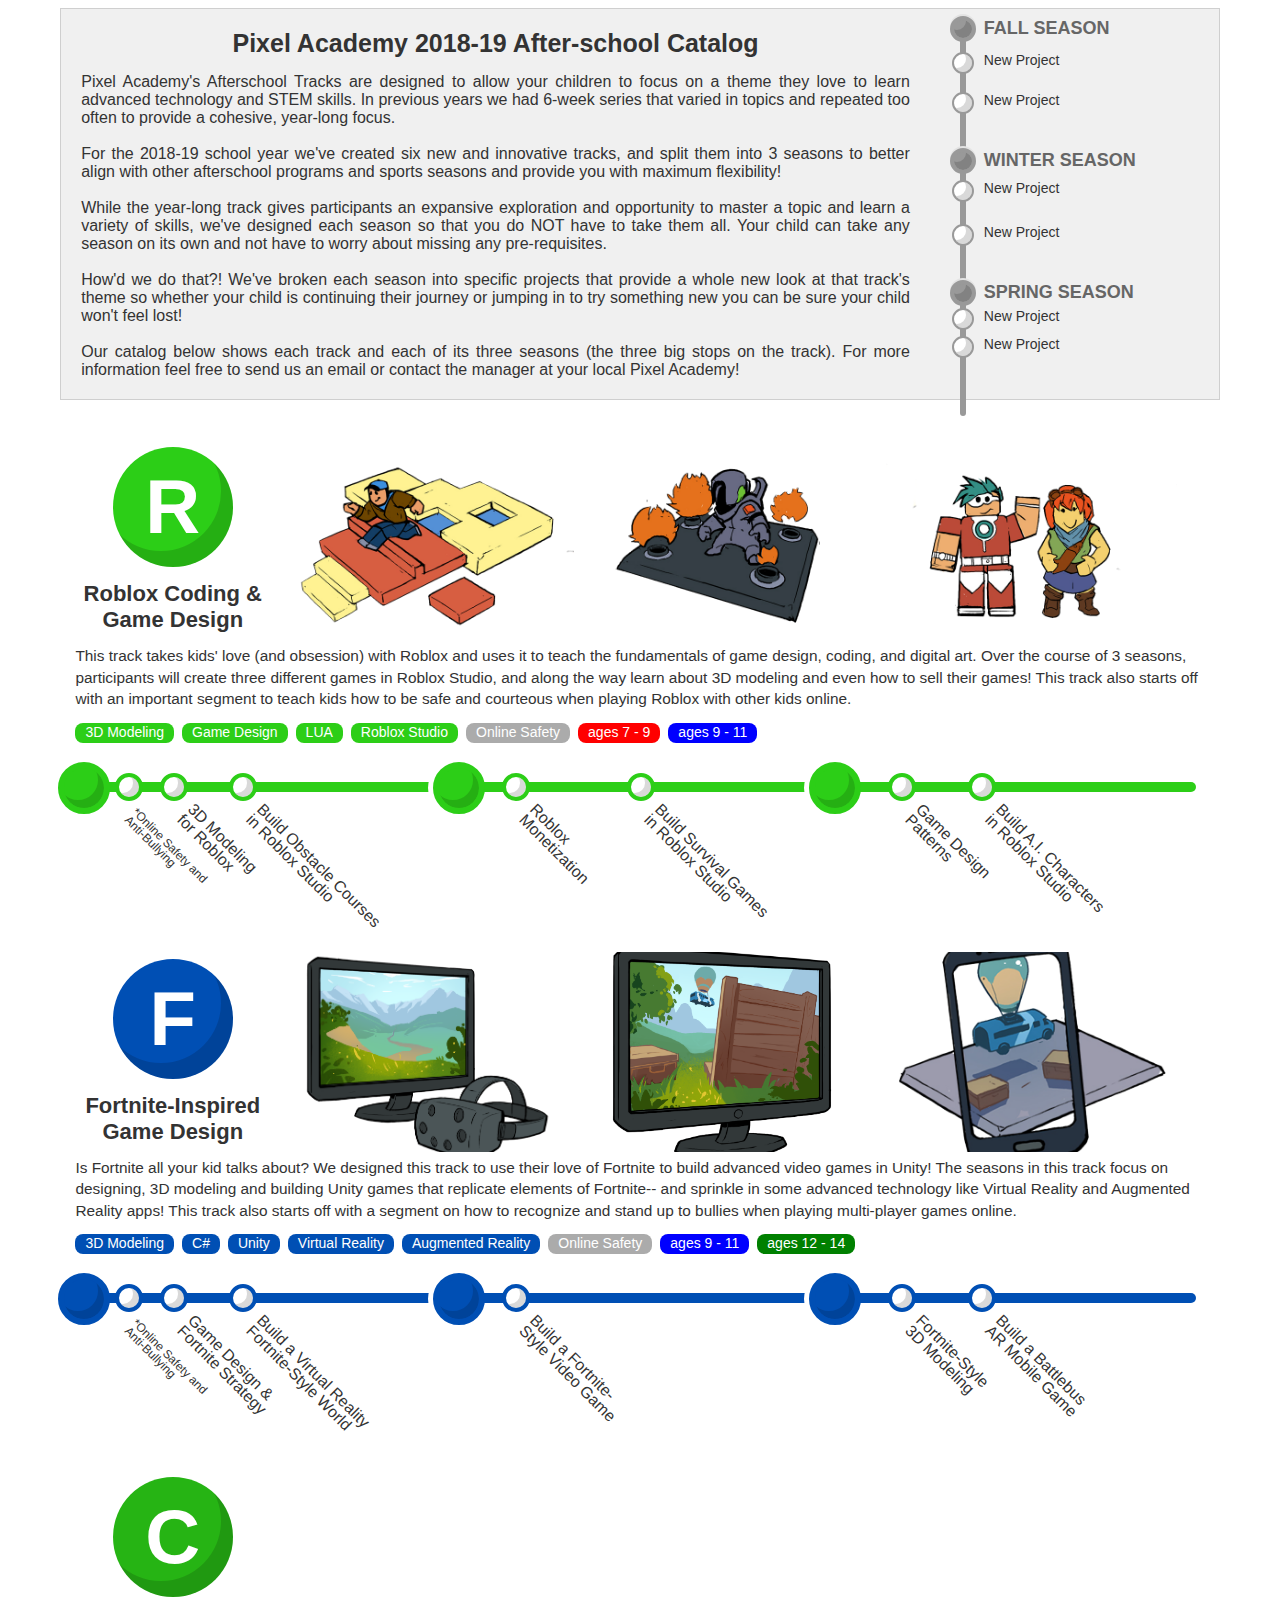
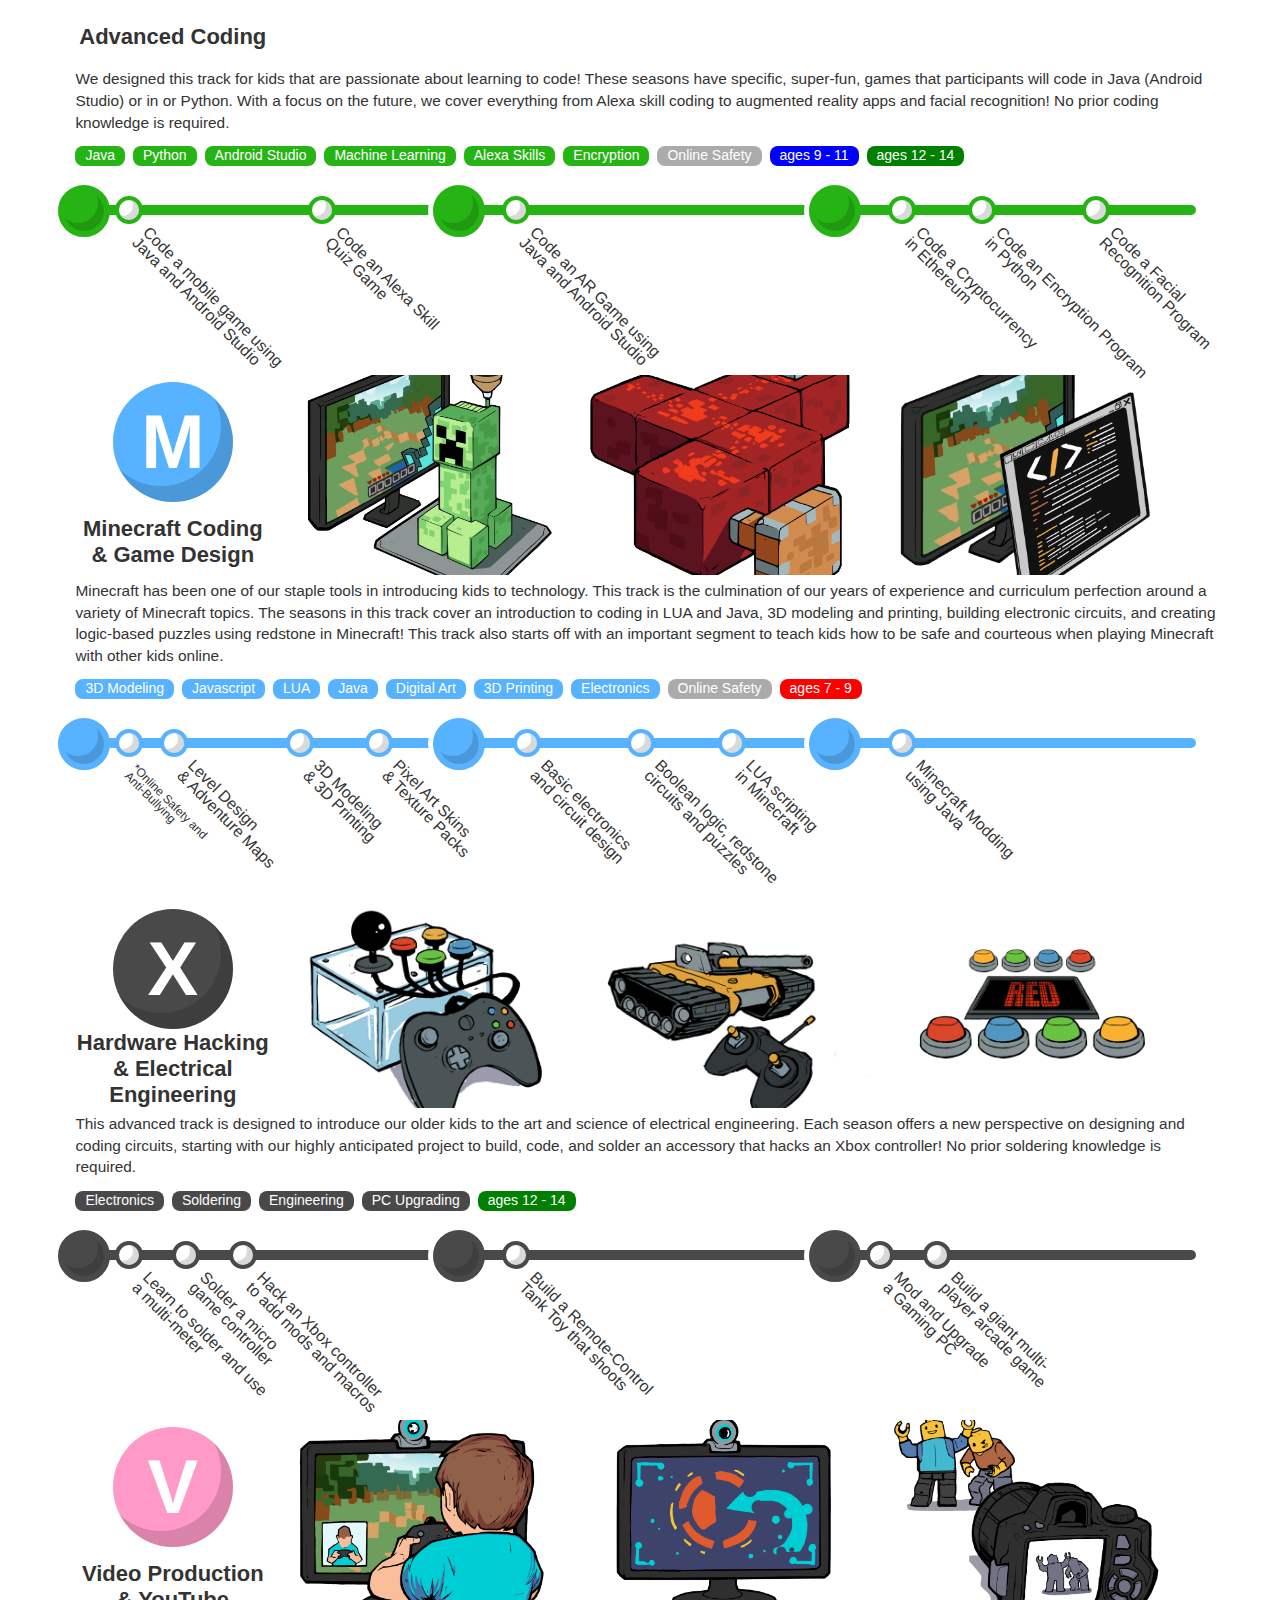
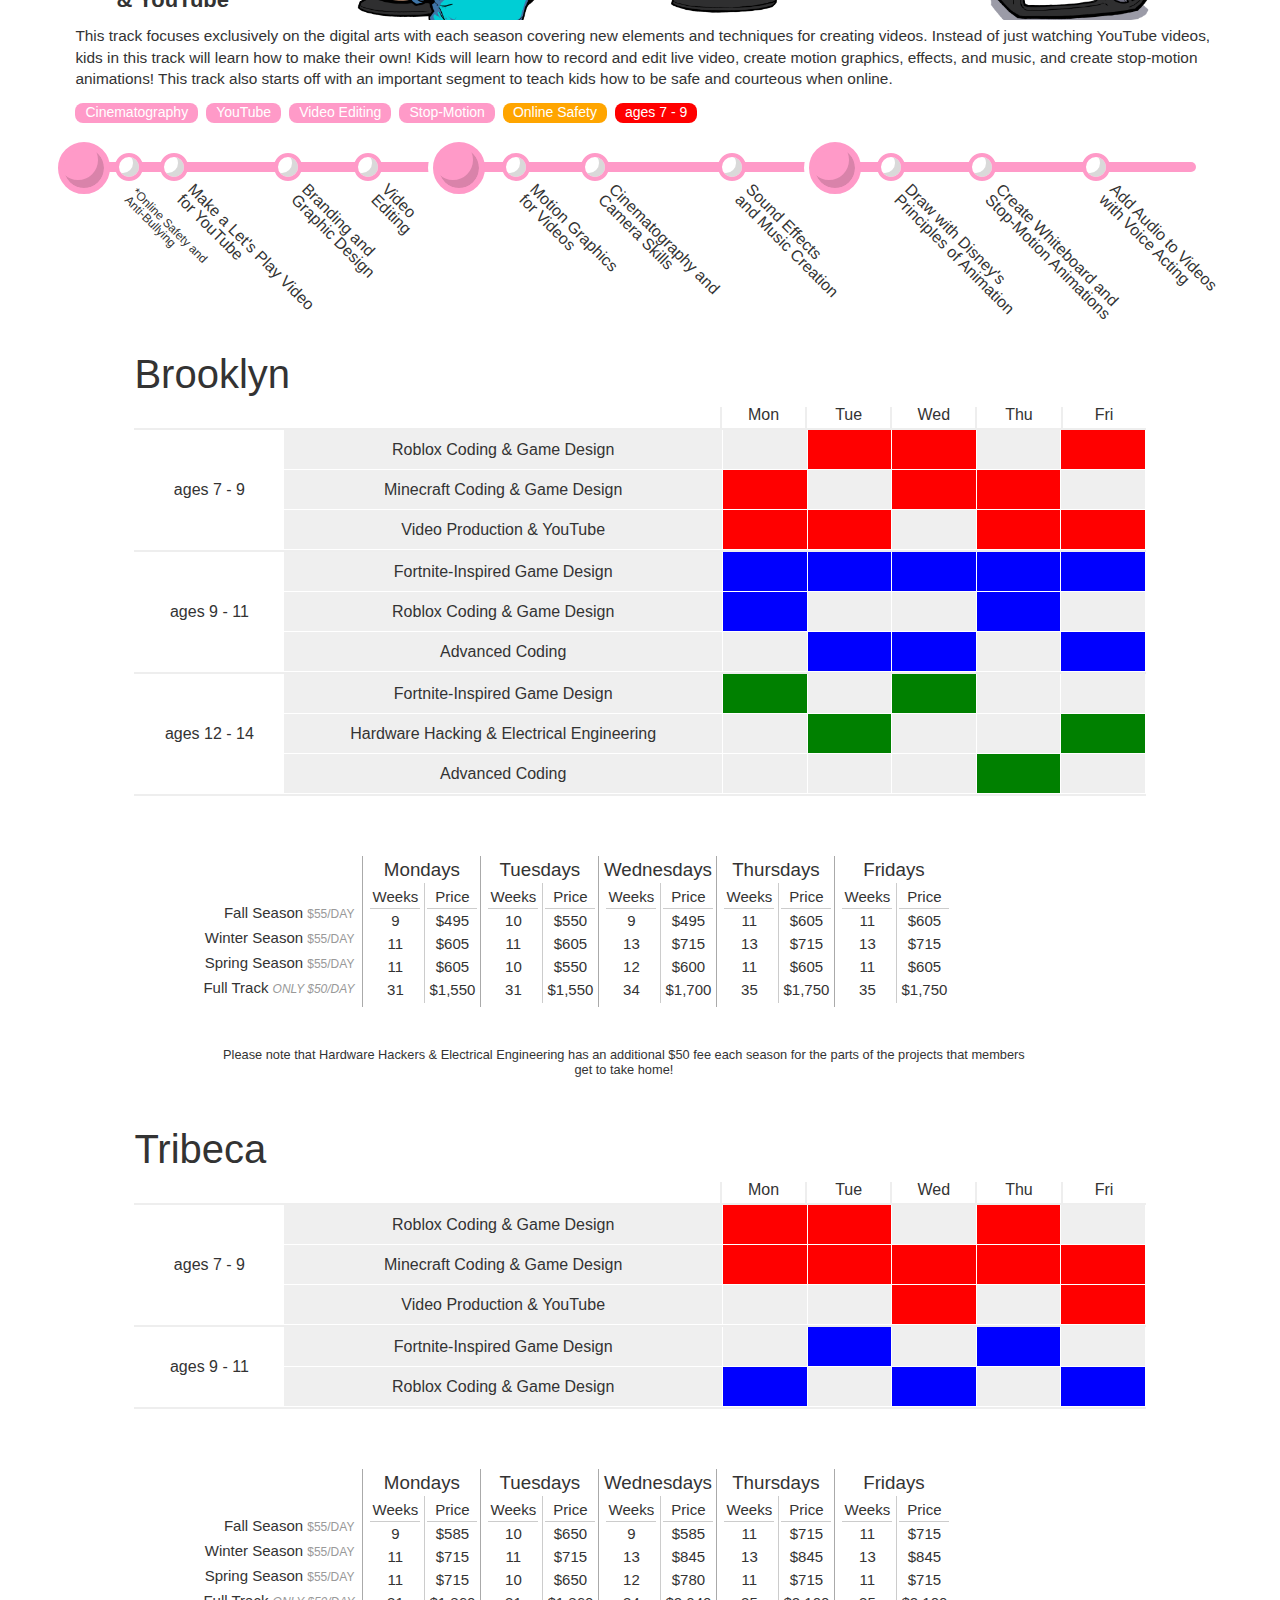
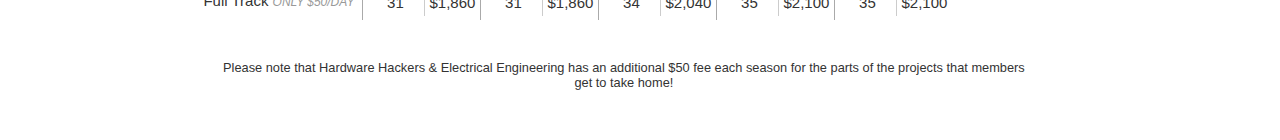
==== commit 72570f67: "Now with print friendly version" ====
--- a/index.html
+++ b/index.html
@@ -4,11 +4,94 @@
 
 <head>
     <meta charset="UTF-8">
-    <title>Tracks</title>
+    <title>Pixel Academy 2018-19 Catalog</title>
 </head>
 <body>
 
-<div class="first-track" id="roblox-track">
+<div class="header">
+
+    <div class="explainer-section">
+        <div class="explainer-copy">
+            <div class="page-title">
+                Pixel Academy 2018-19 After-school Catalog
+            </div>
+            Pixel Academy's Afterschool Tracks are designed to allow your children to focus on a theme they love to learn advanced technology and STEM skills. In previous years we had 6-week series that varied in topics and repeated too often to provide a cohesive, year-long focus.
+            <br></br>
+            For the 2018-19 school year we've created six new and innovative tracks, and split them into 3 seasons to better align with other afterschool programs and sports seasons and provide you with maximum flexibility!
+            <br></br>
+            While the year-long track gives participants an expansive exploration and opportunity to master a topic and learn a variety of skills, we've designed each season so that you do NOT have to take them all. Your child can take any season on its own and not have to worry about missing any pre-requisites.
+            <br></br>
+            How'd we do that?! We've broken each season into specific projects that provide a whole new look at that track's theme so whether your child is continuing their journey or jumping in to try something new you can be sure your child won't feel lost!
+            <br></br>
+            Our catalog below shows each track and each of its three seasons (the three big stops on the track). For more information feel free to send us an email or contact the manager at your local Pixel Academy!    </div>
+        <div id="demo-track" class="track demo-track">
+                <div class="track-line demo-track color">
+                    <div class="season-start demo-track" style="top: 0px;">
+                        <div class="season-name demo-track">
+                            FALL SEASON
+                        </div>
+                    </div>
+                    <div class="project-start demo-track" style="top: 9%;">
+                        <div class="project-name demo-track">
+                            New Project
+                        </div>
+
+                    </div>
+                    <div class="project-start demo-track" style="top: 19%;">
+                        <div class="project-name demo-track">
+                            New Project
+                        </div>
+
+                    </div>
+
+
+                    <div class="season-start demo-track" style="top: 33%;">
+                        <div class="season-name demo-track">
+                            WINTER SEASON
+                        </div>
+                    </div>
+                    <div class="project-start demo-track" style="top: 41%;">
+                        <div class="project-name demo-track">
+                            New Project
+                        </div>
+
+                    </div>
+                    <div class="project-start demo-track" style="top: 52%;">
+                        <div class="project-name demo-track">
+                            New Project
+                        </div>
+
+                    </div>
+
+
+                    <div class="season-start demo-track" style="top: 66%;">
+                        <div class="season-name demo-track">
+                            SPRING SEASON
+                        </div>
+                    </div>
+                    <div class="project-start demo-track" style="top: 73%;">
+                        <div class="project-name">
+                            New Project
+                        </div>
+
+                    </div>
+                    <div class="project-start demo-track" style="top: 80%;">
+                        <div class="project-name demo-track">
+                            New Project
+                        </div>
+
+                    </div>
+
+
+
+                </div>
+            </div>
+
+        </div>
+    </div>
+</div>
+
+<div class="first-track break-page" id="roblox-track">
 
     <div class="track-photos roblox-color">
         <div class="left-container">
@@ -408,7 +491,8 @@
         </div>
     </div>
 </div>
-<div class="new-track" id="coding-track">
+
+<div class="new-track break-page" id="coding-track">
     <div class="track-photos coding-color">
         <div class="left-container">
             <div class="subway-icon color">
@@ -570,13 +654,13 @@
             </div>
             <div class="project-start" style="left: 73%;">
                 <div class="project-name">
-                    Code a Cryptocurrency<br>in Etherium
+                    Code a Cryptocurrency<br>in Ethereum
                 </div>
 
             </div>
             <div class="project-start" style="left: 80%;">
                 <div class="project-name">
-                    Code an Encyption Program<br>in Python
+                    Code an Encryption Program<br>in Python
                 </div>
             </div>
             <div class="project-start" style="left: 90%;">
@@ -801,7 +885,8 @@
         </div>
     </div>
 </div>
-<div class="new-track" id="hardware-track">
+
+<div class="new-track break-page" id="hardware-track">
     <div class="track-photos hardware-color">
         <div class="left-container">
             <div class="subway-icon color">
@@ -1184,7 +1269,7 @@
 </div>
 
 <div class="info-charts">
-    <div class="location-header">
+    <div class="location-header break-page">
         Brooklyn
     </div>
     <div class="topics-chart">
@@ -1708,9 +1793,10 @@
 
         </div>
 
-
-    </div>
-    <div class="location-header">
+    </div>
+    <div class="price-note">Please note that Hardware Hackers & Electrical Engineering has an additional $50 fee each season for the parts of the projects that members get to take home!
+    </div>
+    <div class="location-header break-page">
         Tribeca
     </div>
     <div class="topics-chart">
@@ -2141,6 +2227,8 @@
         </div>
 
     </div>
+    <div class="price-note">Please note that Hardware Hackers & Electrical Engineering has an additional $50 fee each season for the parts of the projects that members get to take home!
+    </div>
     </div>
 </div>
 
--- a/tracks-2.css
+++ b/tracks-2.css
@@ -27,8 +27,8 @@
     display: none;
 }
 
-.new-track {
-    margin-top:150px;
+.new-track:not(.demo-track) {
+    margin-top:130px;
 }
 
 #container {
@@ -96,7 +96,11 @@
 #roblox-track {
     /*background-color: #e9e9e9;*/
 }
-
+#demo-track .color {
+    background-color: #999;
+    --season-stop-color:  #999;
+    --stop-outline-color: #999;
+}
 
 
 .subway-icon div {
@@ -148,7 +152,7 @@
     margin-left:20px;
     font-size:22px;
     line-height: 24px;
-    font-weight: 900;
+    font-weight: 600;
     height: 100%;
     /*text-align: center;*/
 
@@ -156,11 +160,12 @@
 
 .track-label-description {
     font-size:70%;
-    font-weight: normal;
+    /*font-weight: normal;*/
     line-height: 140%;
-    margin-top:15px;
+    /*margin-top:15px;*/
     padding-bottom:5px;
     padding-top: 5px;
+    font-weight: 100;
 
 }
 
@@ -442,7 +447,7 @@
     height: 200px;
     width: 85%;
     /*background-color: var(--background-color);*/
-    margin: 10px auto 10px auto;
+    margin: 0px auto 0px auto;
 
 }
 
@@ -515,6 +520,16 @@
 }
 #roblox-spring .inner-photo {
     background-image: url("img/roblox-spring.png");
+}
+
+#hardware-fall .inner-photo {
+    background-image: url("img/hardware-fall.png");
+}
+#hardware-winter .inner-photo {
+    background-image: url("img/hardware-winter.png");
+}
+#hardware-spring .inner-photo {
+    background-image: url("img/hardware-spring.png");
 }
 
 #minecraft-fall .inner-photo {
@@ -594,8 +609,8 @@
 }
 
 .under-track-title {
-    font-weight: 900;
-    font-size: 24px;
+    font-weight: 600;
+    font-size: 22px;
     text-align: center;
     width:100%;
     min-width: 200px;
@@ -607,7 +622,7 @@
     justify-content: center;
     align-content: center;
     margin-left: -30px;
-    margin-right: 60px;
+    /*margin-right: 60px;*/
 }
 
 /*.track-photos {*/
@@ -772,6 +787,15 @@
     margin-top:150px;
     width:80%;
 
+}
+.price-note {
+    width:80%;
+    font-size:80%;
+    font-weight: 100;
+    text-align: center;
+    margin: 30px;
+    margin-left: 85px;
+    margin-bottom: 50px;
 }
 .topics-chart {
     display: flex;
@@ -926,7 +950,7 @@
     line-height: 19px;
     font-size:15px;
     font-weight: 100;
-    margin-bottom: 25px;
+    /*margin-bottom: 25px;*/
 
 }
 .price-chart div {
@@ -1029,9 +1053,193 @@
 }
 .location-header {
     font-weight: 900;
-    font-size: 30px;
+    font-size: 40px;
     text-align: left;
     font-weight: 500;
-
-
+}
+.header {
+    font-weight: 500;
+    font-size: 16px;
+    text-align: justify;
+    margin: auto;
+    width:90%;
+    background-color: #f0f0f0; !important;
+    border-style: solid;
+    border-width: 1px;
+    border-color: #cfcfcf;
+    padding-bottom: 20px;
+    padding-left: 20px;
+    padding-top: 20px;
+
+}
+
+.page-title {
+    font-weight: 900;
+    font-size: 25px;
+    text-align: center;
+    padding-bottom: 15px;
+    color: #333;
+}
+.explainer-section {
+    display: flex;
+}
+.explainer-copy {
+    width:80%;
+    font-weight: 100;
+}
+
+/*START DEMO TRACK VERTICAL CSS*/
+
+
+.demo-track {
+    /*margin-top:150px;*/
+    width:25%;
+    margin-top: 0px;
+    /*padding-top: 5px;*/
+}
+.demo-track .track {
+    /*display: flex;*/
+    /*justify-content: flex-start;*/
+    /*align-content: flex-start;*/
+    width:70px;
+    height: 400px;
+    margin-top:0px;
+    /*margin-left: 30px;*/
+
+}
+.demo-track .track-line {
+    /*display: flex;*/
+    /*justify-content: flex-start;*/
+    /*align-content: center;*/
+    width:6px;
+    height:400px;
+    border-radius: 10px;
+    position: relative;
+    margin-top: -13px;
+}
+
+.demo-track .season-start {
+    border-radius: 100%;
+    background-color: var(--season-stop-color);
+    display: block;
+    position: absolute;
+    top:-20px;
+    left:-10px;
+    width: 18px;
+    height: 18px;
+    border: 4px solid var(--stop-outline-color);
+    box-shadow: -6px -8px rgba(0, 0, 0, 0.15) inset, 0px -2px #e3e3e3;
+
+}
+
+.demo-track .project-start {
+    width: 18px;
+    height: 18px;
+    border-radius: 100%;
+    background-color: var(--project-stop-color);
+    display: block;
+    position: absolute;
+    /*left:-10px;*/
+    left:-8px;
+    border: 2px solid var(--stop-outline-color);
+    box-shadow: -6px -4px 0px rgba(0, 0, 0, 0.15) inset;
+
+}
+
+.demo-track .project-name {
+    transform: none;
+    font-size: 14px;
+    white-space: nowrap;
+    text-align: left;
+    transform-origin: bottom;
+    margin-top:0px;
+    margin-left:30px;
+    font-weight: 500;
+    line-height: 95%;
+    margin-bottom: auto;
+}
+
+.demo-track .season-name {
+    font-size: 18px;
+    white-space: nowrap;
+    text-align: left;
+    margin-top:0px;
+    margin-left:30px;
+    font-weight: 800;
+    line-height: 95%;
+    margin-bottom: auto;
+    border-style: none;
+}
+
+@page {
+    size: A4;
+    margin: 0;
+}
+@media print {
+    .break-page:not(.location-header) {
+        page-break-before:always;
+        margin-left: 0px;
+        margin-right: 20px;
+        margin-top: 100px;
+        height:100mm;
+        width: 100%;
+    }
+    .location-header.break-page{
+        page-break-before:always;
+        /*margin-left: auto;*/
+        /*margin-right: 20px;*/
+        /*margin-top: 100px;*/
+        /*width: 210mm;*/
+        /*height: 297mm;*/
+    }
+    .location-header {
+        margin-top:100px;
+    }
+    .price-chart {
+        margin-left:-100px;
+    }
+    .new-track:not(.break-page) {
+        margin: auto;
+        margin-left: 0px;
+        margin-right: 20px;
+        height:120mm;
+        width: 100%;
+        margin-top:50mm
+    }
+    .project-name {
+        font-size:13px;
+    }
+    .price-chart {
+        /*margin-left:-100px;*/
+    }
+    .header {
+        margin: auto;
+        /*width:100%;*/
+        /*height:100%;*/
+        page-break-after:always;
+        font-size: 24px;
+        padding: 50px;
+        padding-bottom:80px;
+        /*margin-top: 70px;*/
+        width: 210mm;
+        height: 297mm;
+
+        /*background-color: #bfebf9;*/
+    }
+    .demo-track .track {
+
+        height: 900px;
+
+
+    }
+    .demo-track .track-line {
+
+
+        height:900px;
+
+    }
+    .explainer-copy {
+        width:65%;
+        /*font-weight: 100;*/
+    }
 }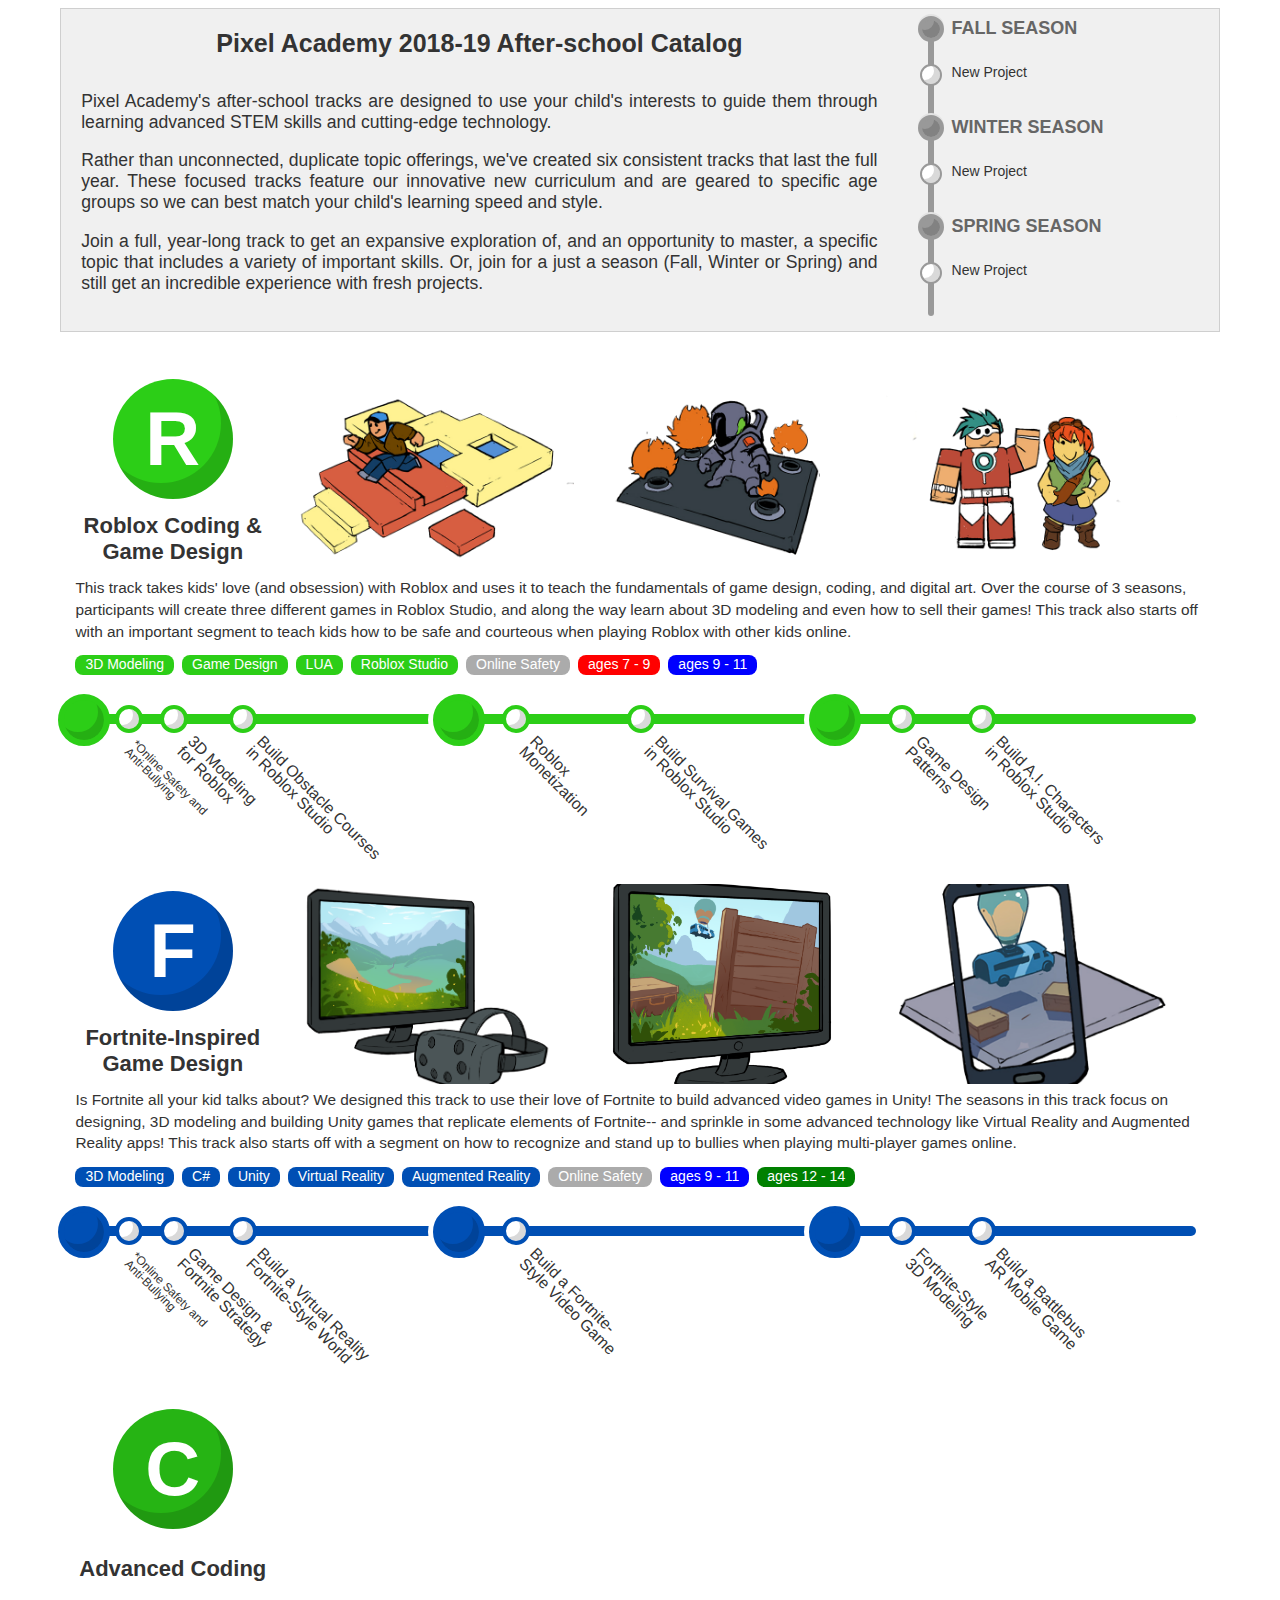
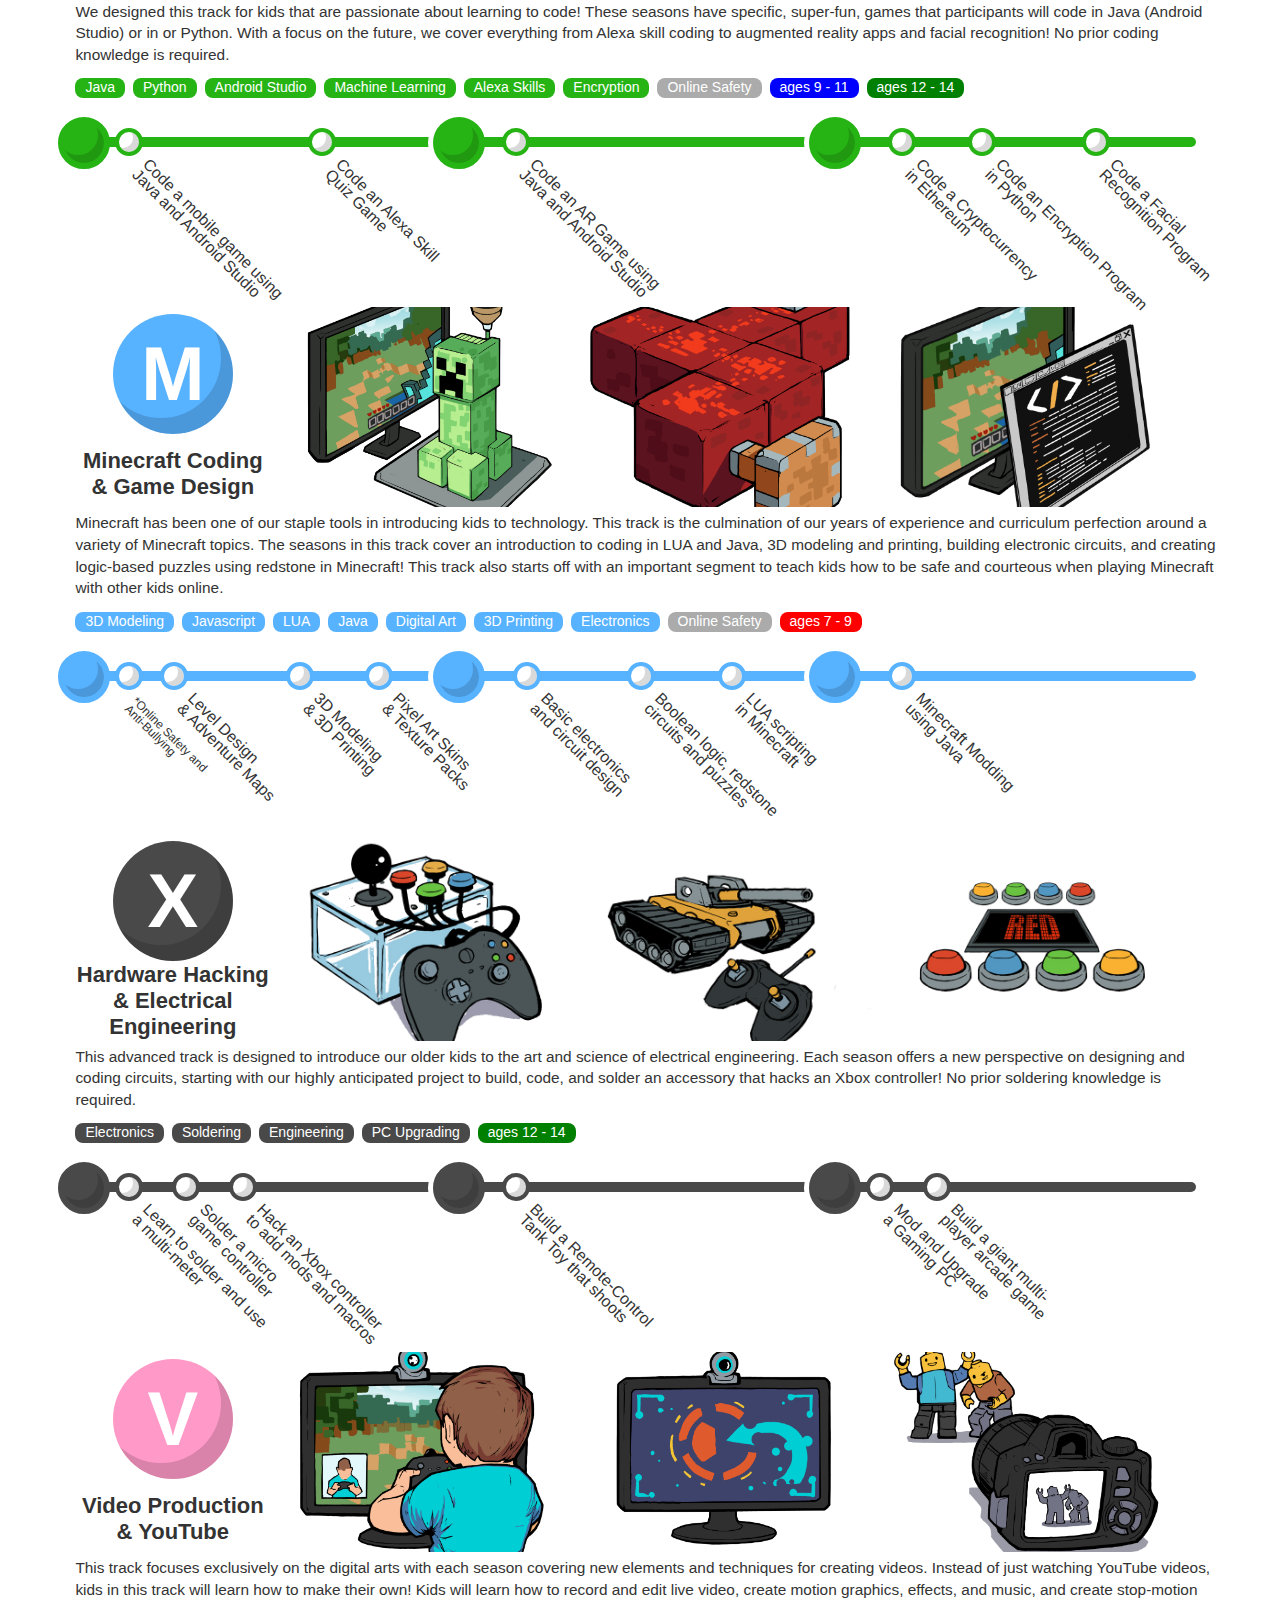
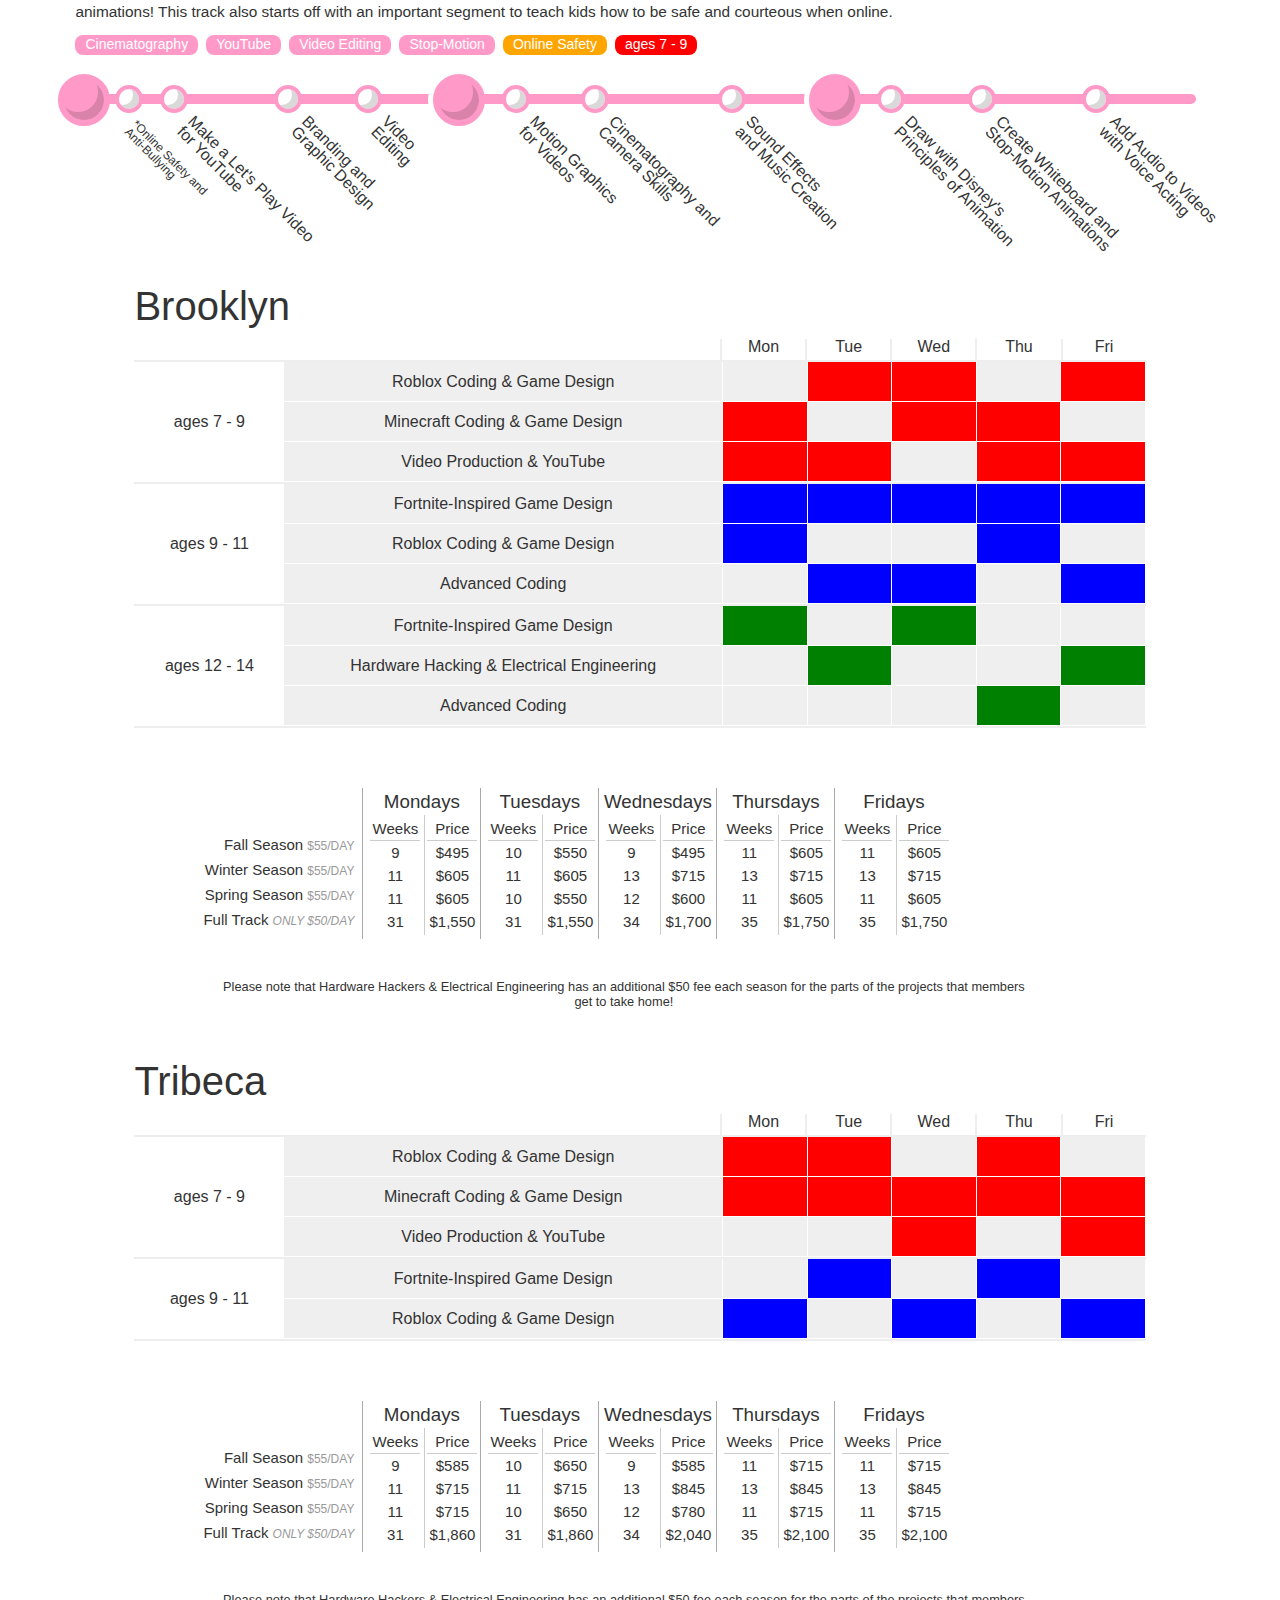
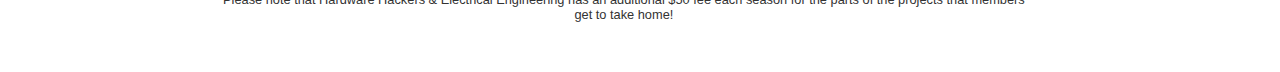
==== commit 3b45b631: "Improvements" ====
--- a/index.html
+++ b/index.html
@@ -15,80 +15,62 @@
             <div class="page-title">
                 Pixel Academy 2018-19 After-school Catalog
             </div>
-            Pixel Academy's Afterschool Tracks are designed to allow your children to focus on a theme they love to learn advanced technology and STEM skills. In previous years we had 6-week series that varied in topics and repeated too often to provide a cohesive, year-long focus.
-            <br></br>
-            For the 2018-19 school year we've created six new and innovative tracks, and split them into 3 seasons to better align with other afterschool programs and sports seasons and provide you with maximum flexibility!
-            <br></br>
-            While the year-long track gives participants an expansive exploration and opportunity to master a topic and learn a variety of skills, we've designed each season so that you do NOT have to take them all. Your child can take any season on its own and not have to worry about missing any pre-requisites.
-            <br></br>
-            How'd we do that?! We've broken each season into specific projects that provide a whole new look at that track's theme so whether your child is continuing their journey or jumping in to try something new you can be sure your child won't feel lost!
-            <br></br>
-            Our catalog below shows each track and each of its three seasons (the three big stops on the track). For more information feel free to send us an email or contact the manager at your local Pixel Academy!    </div>
+            <p>Pixel Academy's after-school tracks are designed to use your child's interests to guide them through learning advanced STEM skills and cutting-edge technology.
+            </p>
+            <p>Rather than unconnected, duplicate topic offerings, we've created six consistent tracks that last the full year. These focused tracks feature our innovative new curriculum and are geared to specific age groups so we can best match your child's learning speed and style.
+            </p>
+            <p>Join a full, year-long track to get an expansive exploration of, and an opportunity to master, a specific topic that includes a variety of important skills. Or, join for a just a season (Fall, Winter or Spring) and still get an incredible experience with fresh projects.
+            </p>
+        </div>
         <div id="demo-track" class="track demo-track">
-                <div class="track-line demo-track color">
-                    <div class="season-start demo-track" style="top: 0px;">
-                        <div class="season-name demo-track">
-                            FALL SEASON
-                        </div>
-                    </div>
-                    <div class="project-start demo-track" style="top: 9%;">
-                        <div class="project-name demo-track">
-                            New Project
-                        </div>
-
-                    </div>
-                    <div class="project-start demo-track" style="top: 19%;">
-                        <div class="project-name demo-track">
-                            New Project
-                        </div>
-
-                    </div>
-
-
-                    <div class="season-start demo-track" style="top: 33%;">
-                        <div class="season-name demo-track">
-                            WINTER SEASON
-                        </div>
-                    </div>
-                    <div class="project-start demo-track" style="top: 41%;">
-                        <div class="project-name demo-track">
-                            New Project
-                        </div>
-
-                    </div>
-                    <div class="project-start demo-track" style="top: 52%;">
-                        <div class="project-name demo-track">
-                            New Project
-                        </div>
-
-                    </div>
-
-
-                    <div class="season-start demo-track" style="top: 66%;">
-                        <div class="season-name demo-track">
-                            SPRING SEASON
-                        </div>
-                    </div>
-                    <div class="project-start demo-track" style="top: 73%;">
-                        <div class="project-name">
-                            New Project
-                        </div>
-
-                    </div>
-                    <div class="project-start demo-track" style="top: 80%;">
-                        <div class="project-name demo-track">
-                            New Project
-                        </div>
-
-                    </div>
-
-
-
-                </div>
-            </div>
-
-        </div>
-    </div>
+            <div class="track-line demo-track color">
+                <div class="season-start demo-track" style="top: 0px;">
+                    <div class="season-name demo-track">
+                        FALL SEASON
+                    </div>
+                </div>
+
+                <div class="project-start demo-track" style="top: 16%;">
+                    <div class="project-name demo-track">
+                        New Project
+                    </div>
+
+                </div>
+
+
+                <div class="season-start demo-track" style="top: 33%;">
+                    <div class="season-name demo-track">
+                        WINTER SEASON
+                    </div>
+                </div>
+
+                <div class="project-start demo-track" style="top: 49%;">
+                    <div class="project-name demo-track">
+                        New Project
+                    </div>
+
+                </div>
+
+
+                <div class="season-start demo-track" style="top: 66%;">
+                    <div class="season-name demo-track">
+                        SPRING SEASON
+                    </div>
+                </div>
+
+                <div class="project-start demo-track" style="top: 82%;">
+                    <div class="project-name demo-track">
+                        New Project
+                    </div>
+
+                </div>
+
+
+
+            </div>
+        </div>
+    </div>
+
 </div>
 
 <div class="first-track break-page" id="roblox-track">
--- a/tracks-2.css
+++ b/tracks-2.css
@@ -1082,10 +1082,12 @@
 }
 .explainer-section {
     display: flex;
+    /*flex-direction: row;*/
 }
 .explainer-copy {
-    width:80%;
+    width:70%;
     font-weight: 100;
+    font-size: 110%;
 }
 
 /*START DEMO TRACK VERTICAL CSS*/
@@ -1102,7 +1104,7 @@
     /*justify-content: flex-start;*/
     /*align-content: flex-start;*/
     width:70px;
-    height: 400px;
+    height: 300px;
     margin-top:0px;
     /*margin-left: 30px;*/
 
@@ -1112,7 +1114,7 @@
     /*justify-content: flex-start;*/
     /*align-content: center;*/
     width:6px;
-    height:400px;
+    height:300px;
     border-radius: 10px;
     position: relative;
     margin-top: -13px;
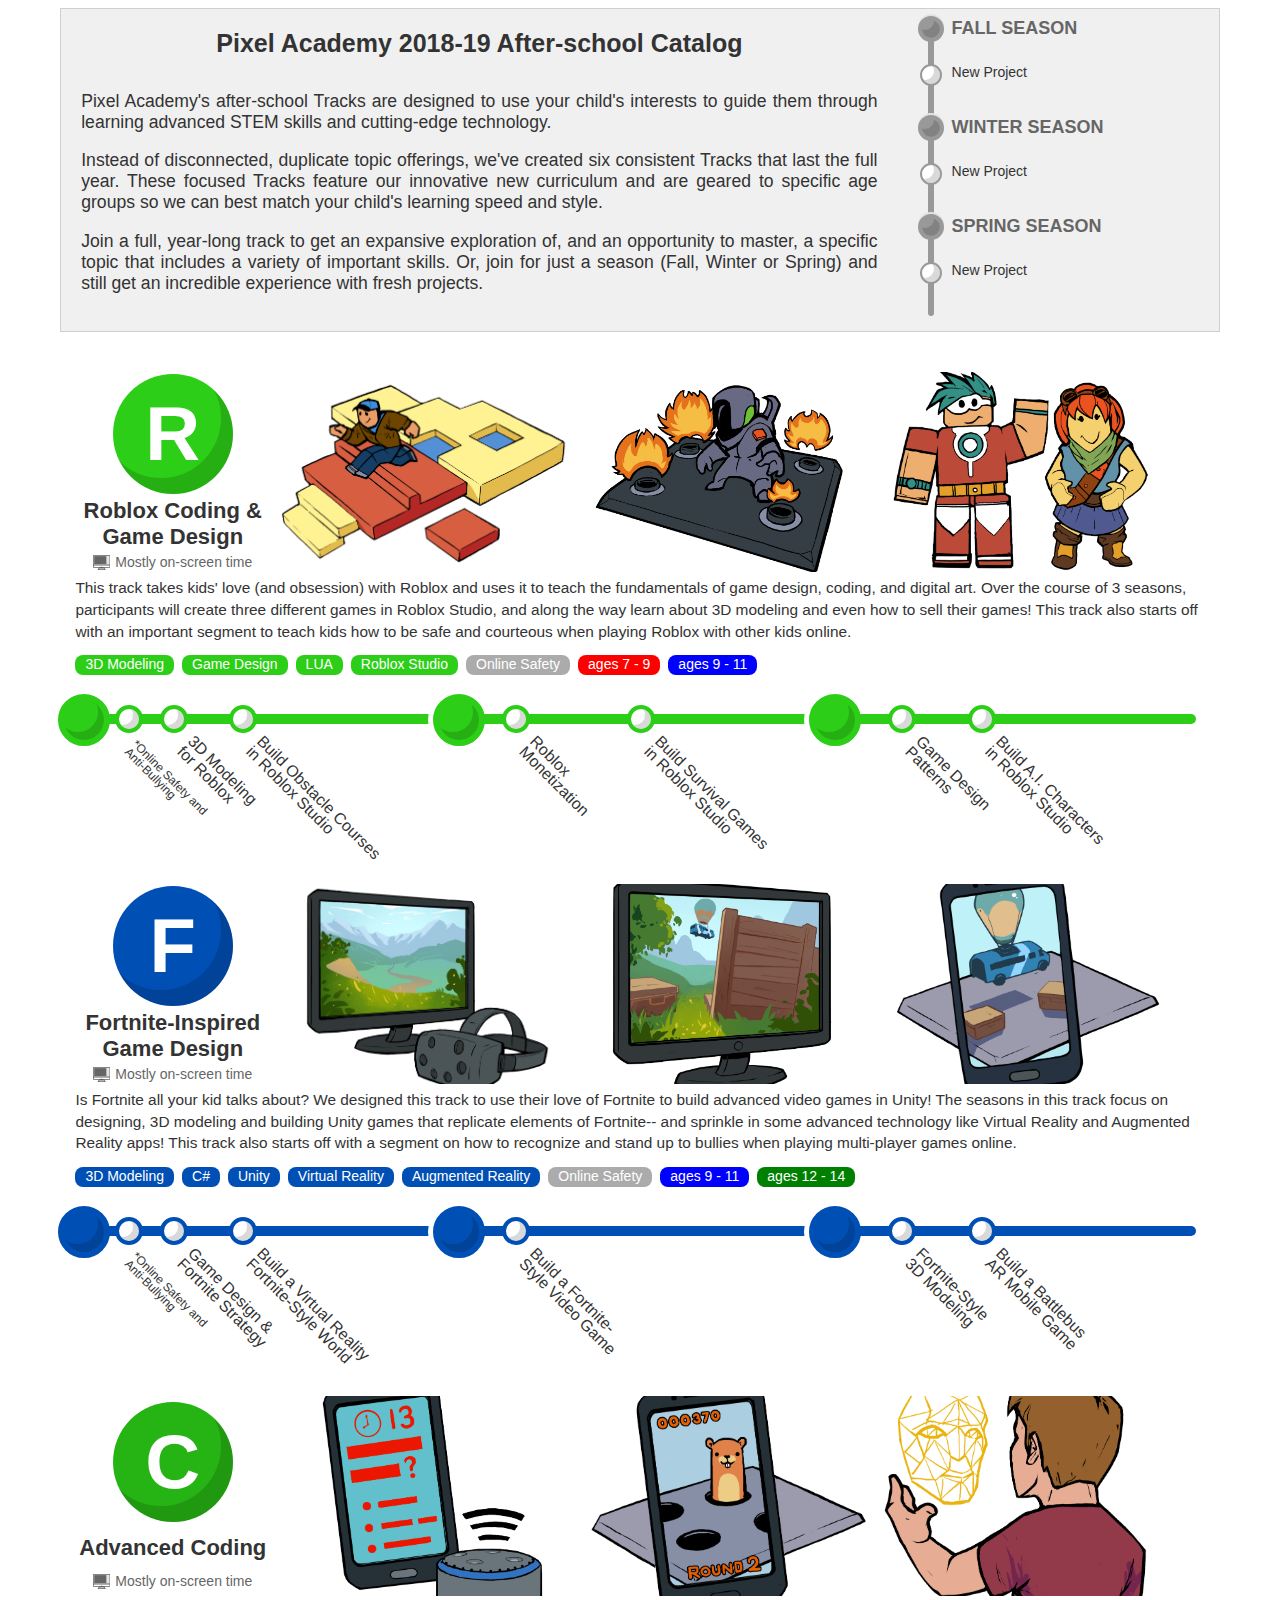
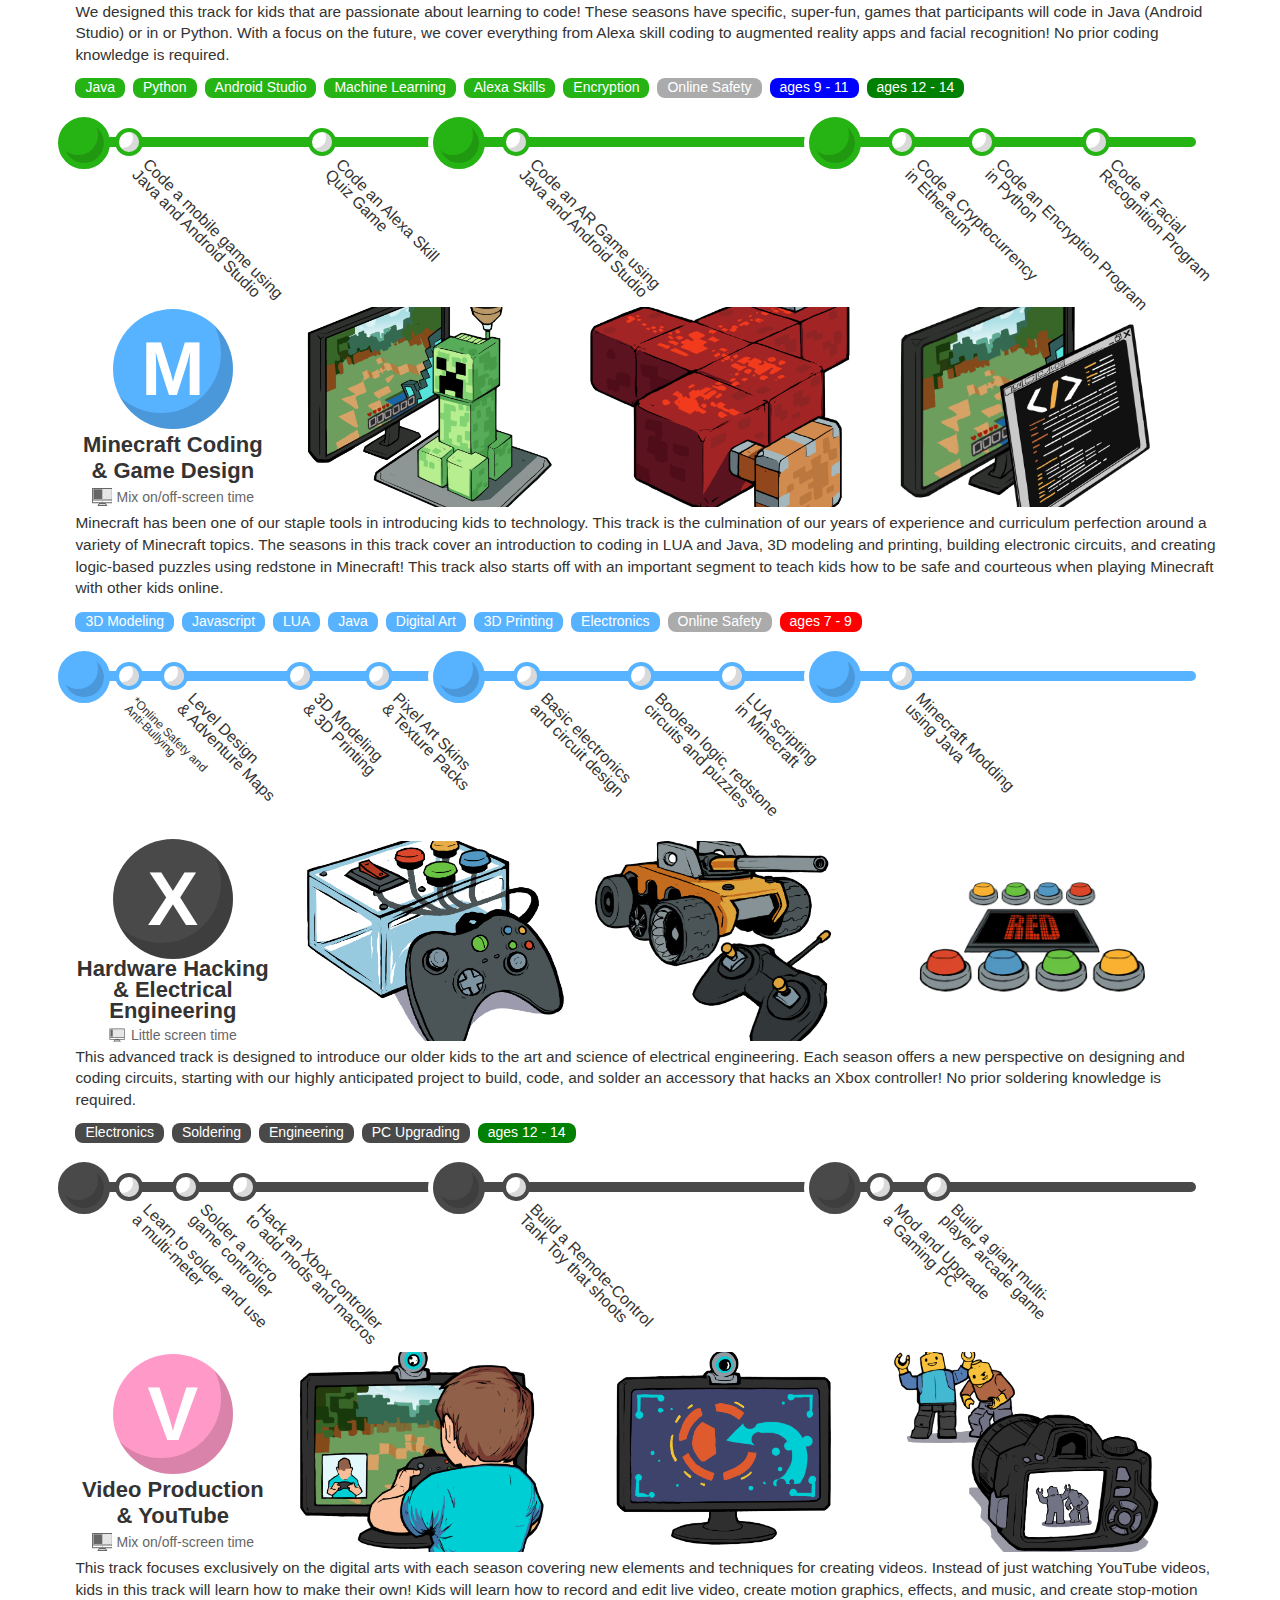
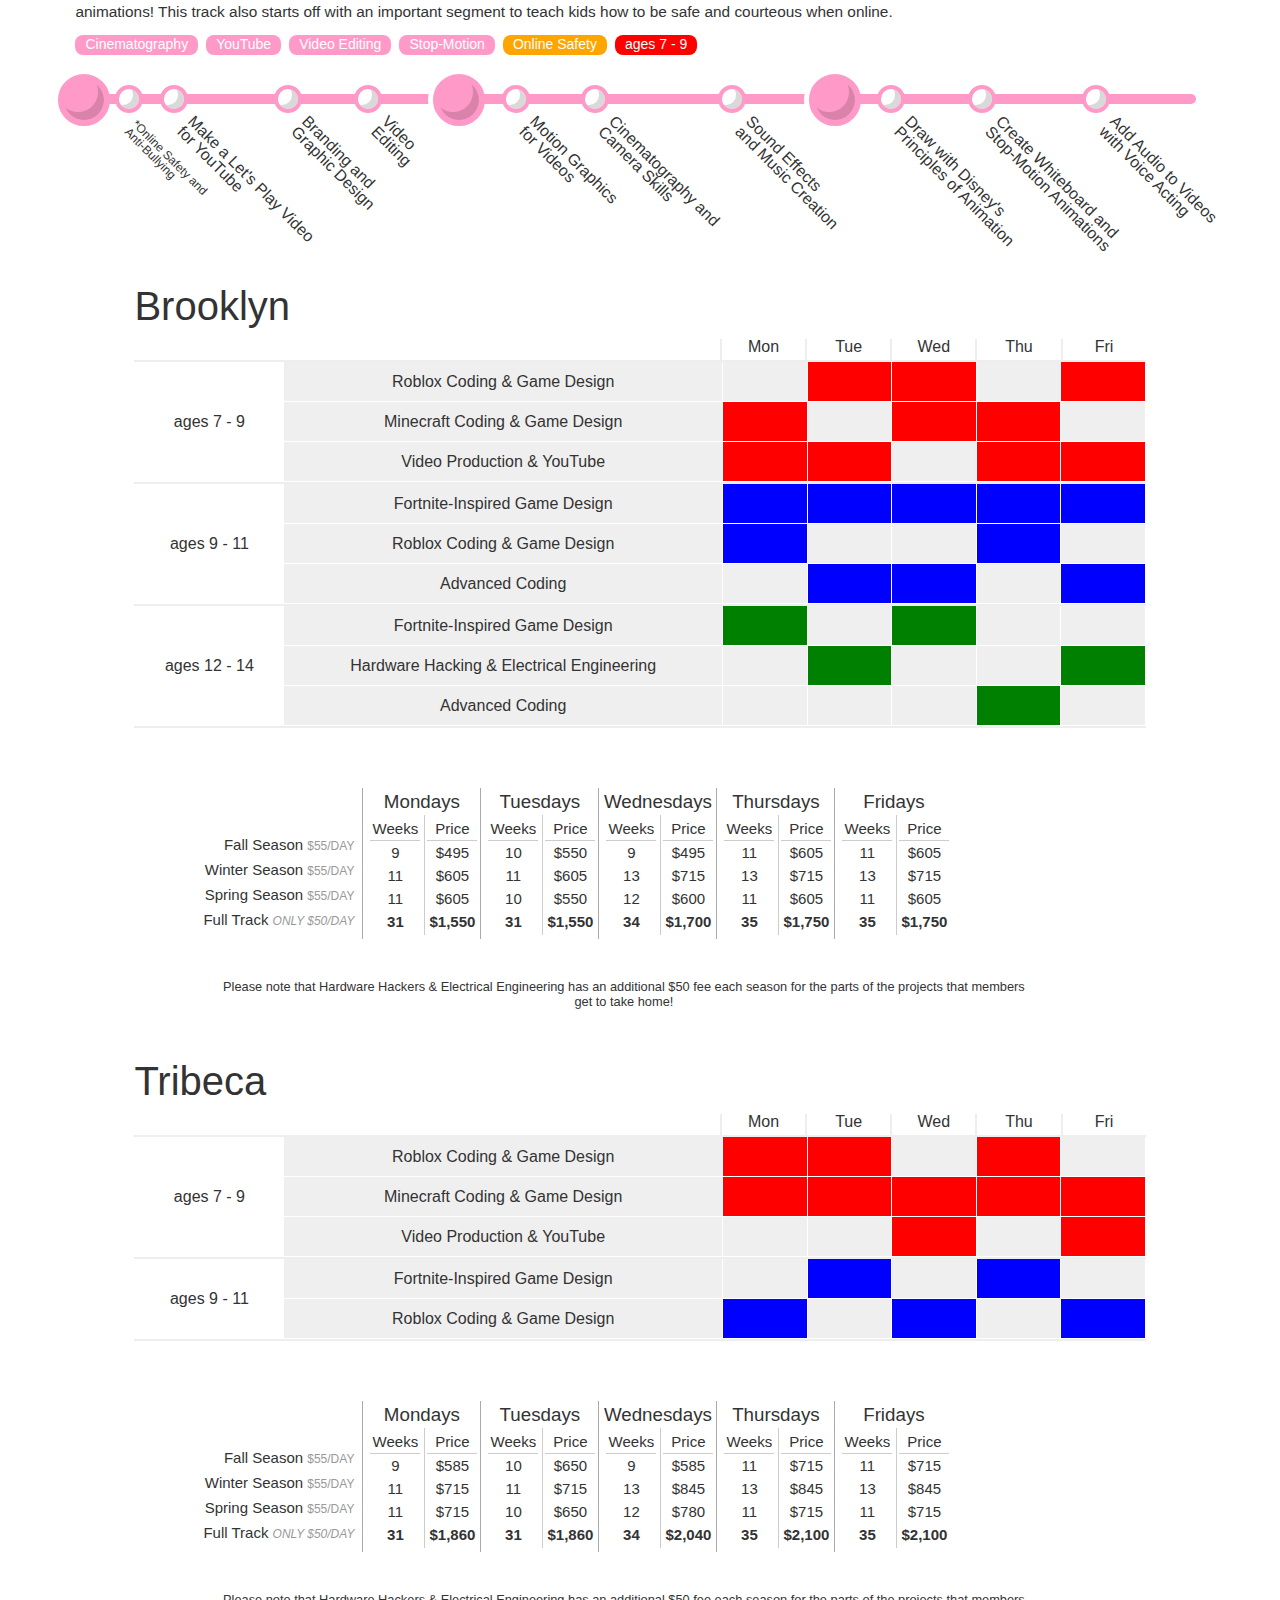
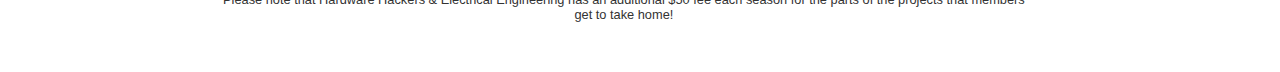
==== commit 55ebaab9: "Screen time icons" ====
--- a/index.html
+++ b/index.html
@@ -15,11 +15,11 @@
             <div class="page-title">
                 Pixel Academy 2018-19 After-school Catalog
             </div>
-            <p>Pixel Academy's after-school tracks are designed to use your child's interests to guide them through learning advanced STEM skills and cutting-edge technology.
+            <p>Pixel Academy's after-school Tracks are designed to use your child's interests to guide them through learning advanced STEM skills and cutting-edge technology.
             </p>
-            <p>Rather than unconnected, duplicate topic offerings, we've created six consistent tracks that last the full year. These focused tracks feature our innovative new curriculum and are geared to specific age groups so we can best match your child's learning speed and style.
+            <p>Instead of disconnected, duplicate topic offerings, we've created six consistent Tracks that last the full year. These focused Tracks feature our innovative new curriculum and are geared to specific age groups so we can best match your child's learning speed and style.
             </p>
-            <p>Join a full, year-long track to get an expansive exploration of, and an opportunity to master, a specific topic that includes a variety of important skills. Or, join for a just a season (Fall, Winter or Spring) and still get an incredible experience with fresh projects.
+            <p>Join a full, year-long track to get an expansive exploration of, and an opportunity to master, a specific topic that includes a variety of important skills. Or, join for just a season (Fall, Winter or Spring) and still get an incredible experience with fresh projects.
             </p>
         </div>
         <div id="demo-track" class="track demo-track">
@@ -81,6 +81,10 @@
                 <div>R</div>
             </div>
             <div class="under-track-title">Roblox Coding & Game Design</div>
+            <div class="screen-time-section">
+                <div class="screen-time-icon-most"></div>
+                <div>Mostly on-screen time</div>
+            </div>
         </div>
 
         <div class="season-photo" id="roblox-fall">
@@ -125,6 +129,7 @@
                     <div class="track-label-description">
                         This track takes kids' love (and obsession) with Roblox and uses it to teach the fundamentals of game design, coding, and digital art. Over the course of 3 seasons, participants will create three different games in Roblox Studio, and along the way learn about 3D modeling and even how to sell their games! This track also starts off with an important segment to teach kids how to be safe and courteous when playing Roblox with other kids online.
                     </div>
+
                 </div>
                 <div class="tag-section">
                     <div class="skills-section">
@@ -138,7 +143,9 @@
                             <div class="online-safety-tag">Online Safety</div>
                             <div class="age7to9">ages 7 - 9</div>
                             <div class="age9to11">ages 9 - 11</div>
-                        </div>
+
+                        </div>
+
 
                     </div>
                     <div class="options-section">
@@ -292,6 +299,10 @@
                 <div>F</div>
             </div>
             <div class="under-track-title">Fortnite-Inspired Game Design</div>
+            <div class="screen-time-section">
+                <div class="screen-time-icon-most"></div>
+                <div>Mostly on-screen time</div>
+            </div>
         </div>
 
         <div class="season-photo" id="fortnite-fall">
@@ -481,6 +492,10 @@
                 <div>C</div>
             </div>
             <div class="under-track-title">Advanced Coding</div>
+            <div class="screen-time-section">
+                <div class="screen-time-icon-most"></div>
+                <div>Mostly on-screen time</div>
+            </div>
         </div>
 
         <div class="season-photo" id="coding-fall">
@@ -661,6 +676,10 @@
                 <div>M</div>
             </div>
             <div class="under-track-title">Minecraft Coding & Game Design</div>
+            <div class="screen-time-section">
+                <div class="screen-time-icon"></div>
+                <div>Mix on/off-screen time</div>
+            </div>
         </div>
 
         <div class="season-photo" id="minecraft-fall">
@@ -874,7 +893,11 @@
             <div class="subway-icon color">
                 <div>X</div>
             </div>
-            <div class="under-track-title">Hardware Hacking & Electrical Engineering</div>
+            <div class="under-track-title slightly-less-line-height">Hardware Hacking & Electrical Engineering</div>
+            <div class="screen-time-section">
+                <div class="screen-time-icon-little"></div>
+                <div>Little screen time</div>
+            </div>
         </div>
 
         <div class="season-photo" id="hardware-fall">
@@ -1053,6 +1076,10 @@
                 <div>V</div>
             </div>
             <div class="under-track-title">Video Production & YouTube</div>
+            <div class="screen-time-section">
+                <div class="screen-time-icon"></div>
+                <div>Mix on/off-screen time</div>
+            </div>
         </div>
 
         <div class="season-photo" id="video-fall">
@@ -2213,6 +2240,19 @@
     </div>
     </div>
 </div>
+<!--<div class="worksheet break-page">-->
+    <!--<div class="location-header">Plan Your After-School</div>-->
+    <!--<div class="worksheet-header">Child Worksheet</div>-->
+    <!--<div class="child-worksheet">-->
+
+    <!--</div>-->
+
+<!--</div>-->
+<!--<div class="worksheet break-page">-->
+    <!--<div class="location-header">Plan Your After-School</div>-->
+    <!--<div class="worksheet-header">Parent Worksheet</div>-->
+
+<!--</div>-->
 
 </body>
 </html>--- a/tracks-2.css
+++ b/tracks-2.css
@@ -352,6 +352,8 @@
     /*flex-grow: 1;*/
     text-align: center;
 }
+
+
 .list-of-skills.roblox-color .skill {
     background-color: var(--roblox-color);
 }
@@ -1090,6 +1092,47 @@
     font-size: 110%;
 }
 
+.number-of-days div:last-child {
+    font-weight: 600;
+}
+.price div:last-child {
+    font-weight: 600;
+}
+.screen-time-section {
+    text-align: center;
+    font-size:14px;
+    font-weight: 100;
+    display: flex;
+    align-items: center;
+    color: #666666;
+    margin: auto;
+}
+.screen-time-icon {
+    background: url(img/screen.svg);
+    background-size: cover;
+    width:20px;
+    height:18px;
+    margin-right:5px;
+}
+.screen-time-icon-most {
+    background: url(img/screen-most.svg);
+    background-size: cover;
+    width:17px;
+    height:15px;
+    margin-right:5px;
+}
+.screen-time-icon-little {
+    background: url(img/screen-little.svg);
+    background-size: cover;
+    width:17px;
+    height:15px;
+    margin-right:5px;
+}
+.slightly-less-line-height {
+    line-height:95%;
+    /*font-size: 95%;*/
+    padding-bottom:5px;
+}
 /*START DEMO TRACK VERTICAL CSS*/
 
 
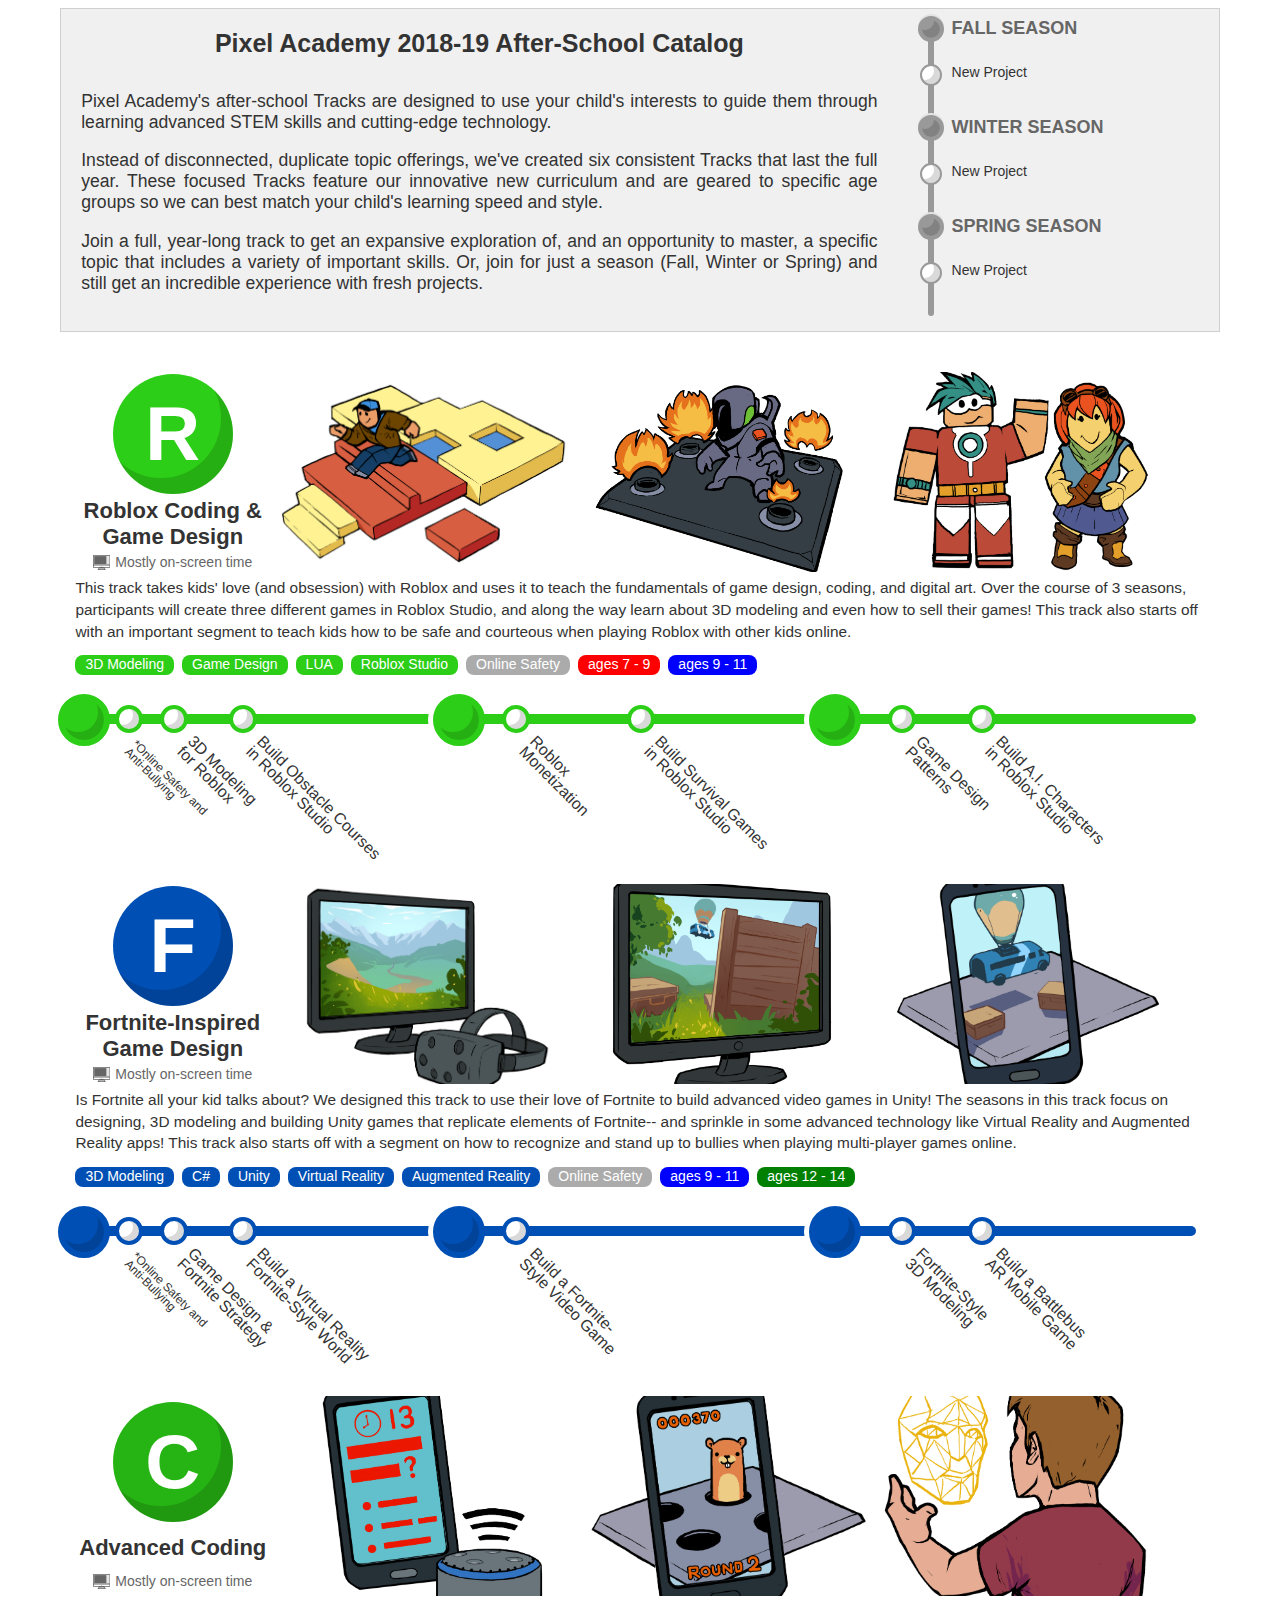
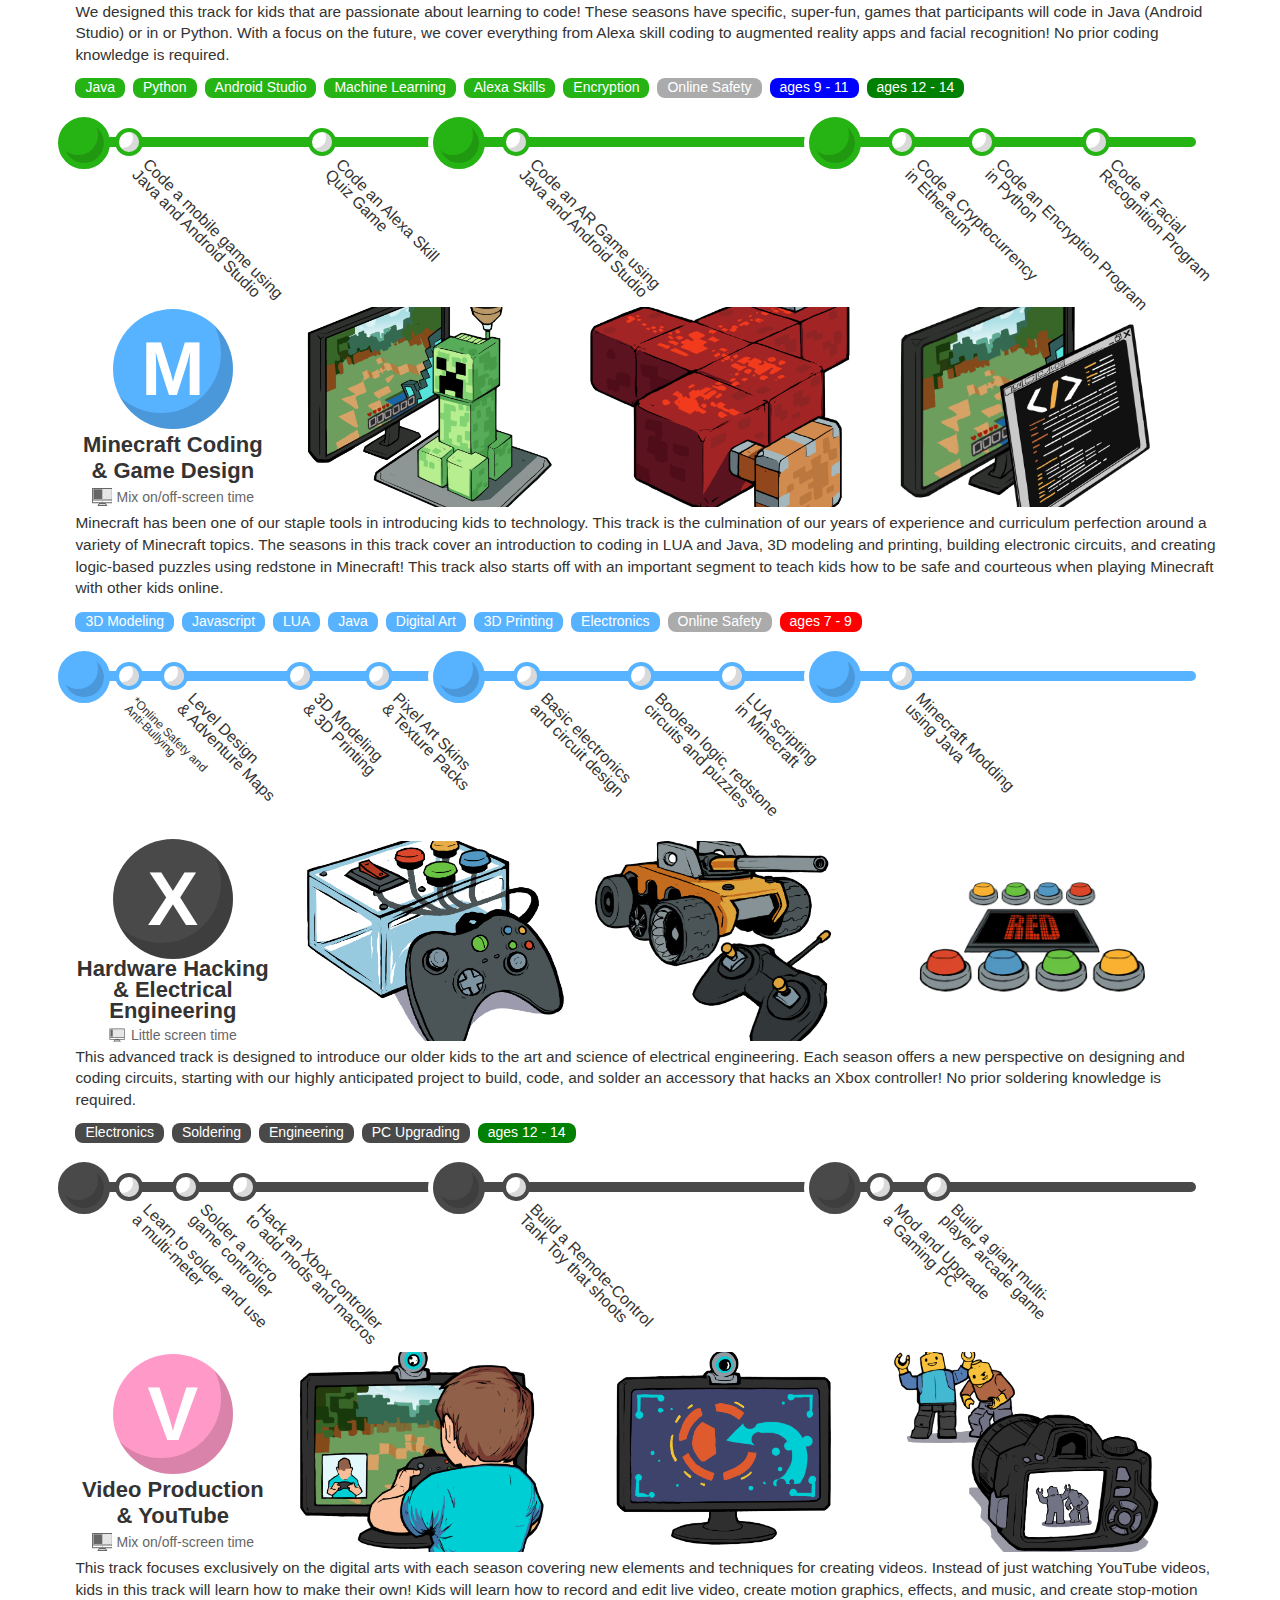
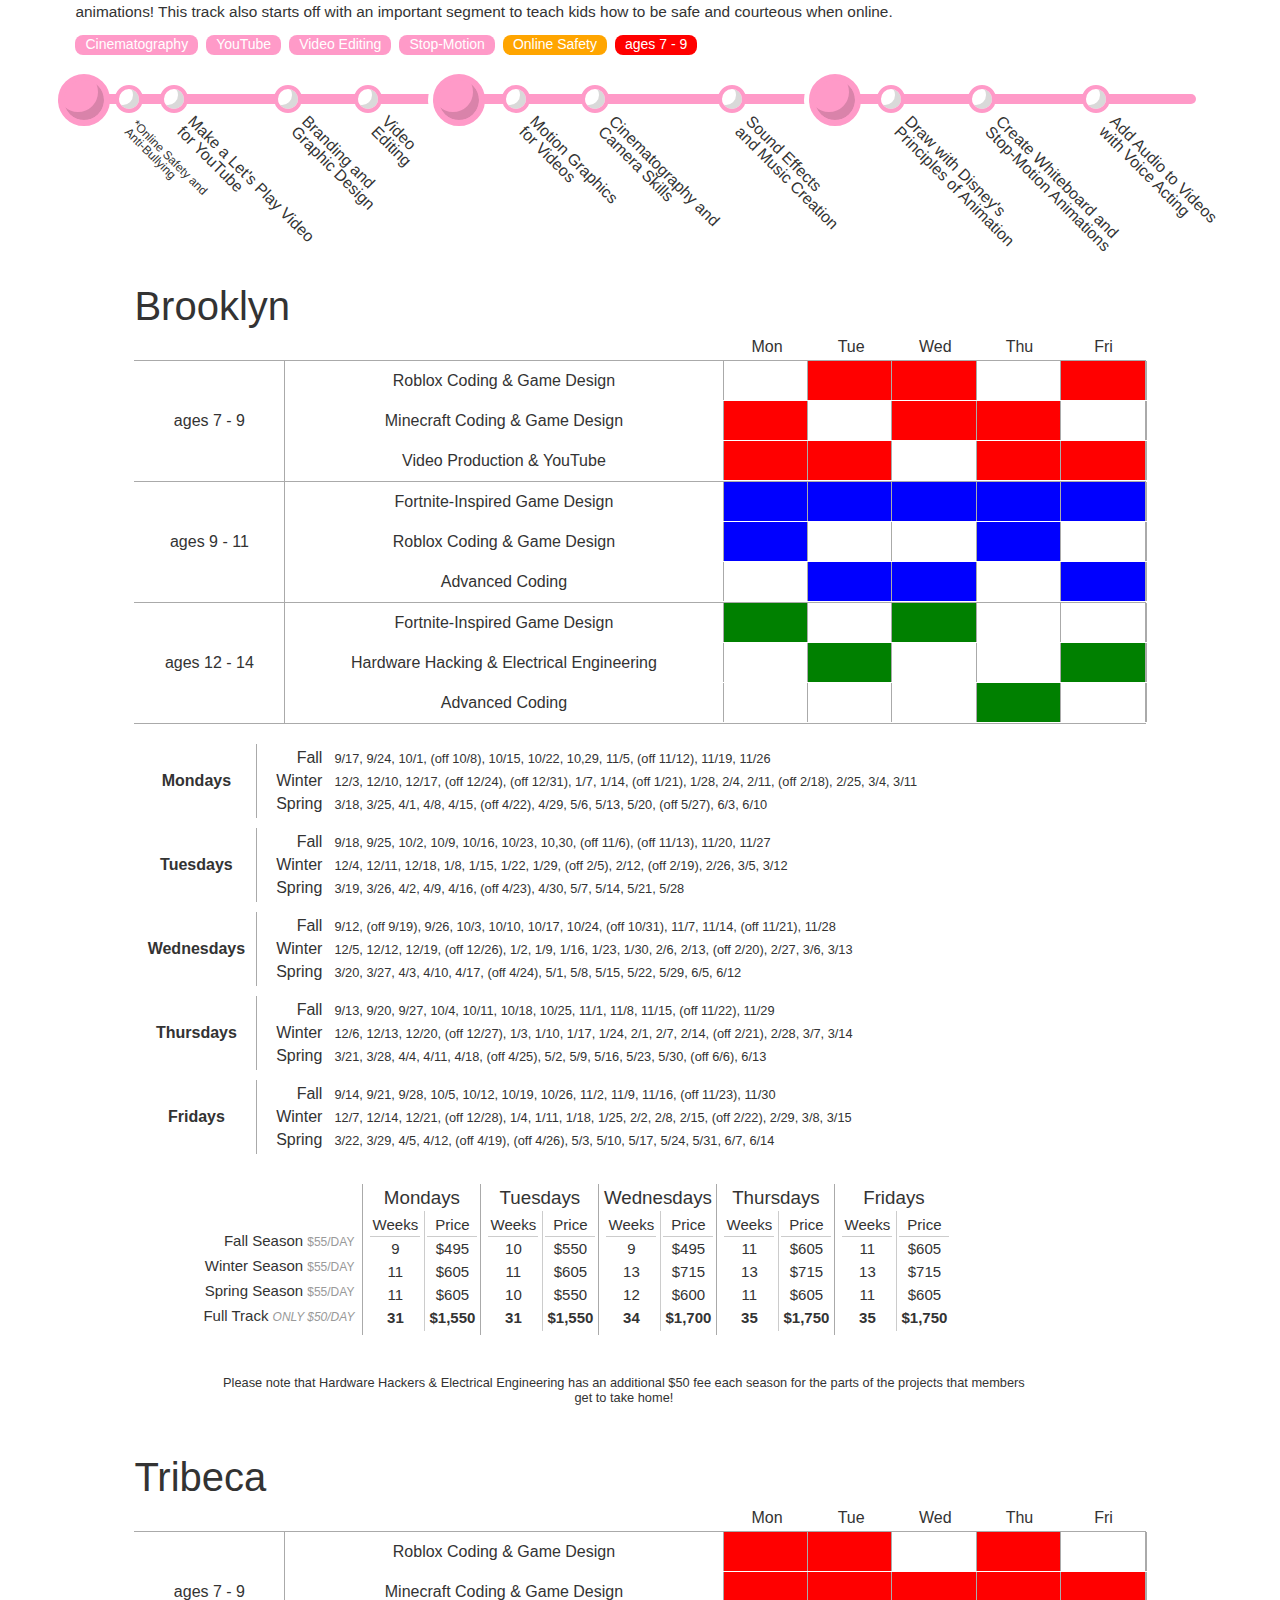
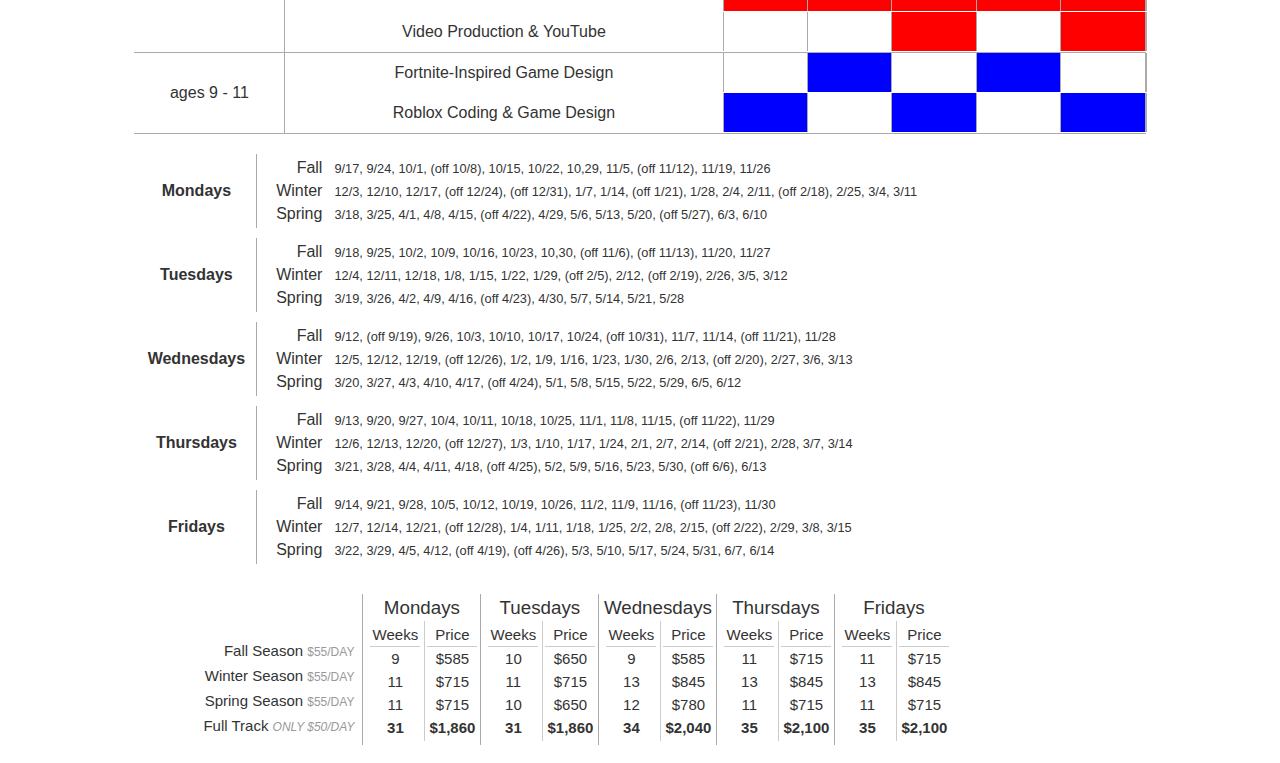
==== commit d5322726: "V1 for release" ====
--- a/index.html
+++ b/index.html
@@ -4,7 +4,7 @@
 
 <head>
     <meta charset="UTF-8">
-    <title>Pixel Academy 2018-19 Catalog</title>
+    <title>Pixel Academy 2018-2019 Catalog</title>
 </head>
 <body>
 
@@ -13,13 +13,13 @@
     <div class="explainer-section">
         <div class="explainer-copy">
             <div class="page-title">
-                Pixel Academy 2018-19 After-school Catalog
-            </div>
-            <p>Pixel Academy's after-school Tracks are designed to use your child's interests to guide them through learning advanced STEM skills and cutting-edge technology.
+                Pixel Academy 2018-19 After-School Catalog
+            </div>
+            <p>Pixel Academy's after-school Tracks are designed to use your child's interests to guide them through <span class="bolded">learning advanced STEM skills and cutting-edge technology.</span>
             </p>
-            <p>Instead of disconnected, duplicate topic offerings, we've created six consistent Tracks that last the full year. These focused Tracks feature our innovative new curriculum and are geared to specific age groups so we can best match your child's learning speed and style.
+            <p>Instead of disconnected, duplicate topic offerings, we've created six consistent Tracks that last the full year. These focused Tracks feature our <span class="bolded">innovative new curriculum</span> and are geared to specific age groups so we can best match your child's learning speed and style.
             </p>
-            <p>Join a full, year-long track to get an expansive exploration of, and an opportunity to master, a specific topic that includes a variety of important skills. Or, join for just a season (Fall, Winter or Spring) and still get an incredible experience with fresh projects.
+            <p>Join a full, year-long track to get an expansive exploration of, and an <span class="bolded">opportunity to master, a specific topic that includes a variety of important skills.</span> Or, join for just a season (Fall, Winter or Spring) and still get an incredible experience with fresh projects.
             </p>
         </div>
         <div id="demo-track" class="track demo-track">
@@ -1663,6 +1663,172 @@
         <!--</div>-->
     </div>
 
+    <div class="list-of-dates">
+        <div class="list-dates-title">Mondays</div>
+        <div class="dates">
+            <div class="dates-list">
+                <div class="dates-season-name">
+                    Fall
+                </div>
+                <div class="all-dates">
+                    9/17, 9/24, 10/1, (off 10/8), 10/15, 10/22, 10,29, 11/5,
+                    (off 11/12), 11/19, 11/26
+                </div>
+            </div>
+            <div class="dates-list">
+                <div class="dates-season-name">
+                    Winter
+                </div>
+                <div class="all-dates">
+                    12/3, 12/10, 12/17, (off 12/24), (off 12/31), 1/7, 1/14, (off 1/21),
+                    1/28, 2/4, 2/11, (off 2/18), 2/25, 3/4, 3/11
+                </div>
+            </div>
+            <div class="dates-list">
+                <div class="dates-season-name">
+                    Spring
+                </div>
+                <div class="all-dates">
+                    3/18, 3/25, 4/1, 4/8, 4/15, (off 4/22), 4/29, 5/6, 5/13, 5/20, (off 5/27),
+                    6/3, 6/10
+                </div>
+            </div>
+
+        </div>
+    </div>
+    <div class="list-of-dates">
+        <div class="list-dates-title">Tuesdays</div>
+        <div class="dates">
+            <div class="dates-list">
+                <div class="dates-season-name">
+                    Fall
+                </div>
+                <div class="all-dates">
+                    9/18, 9/25, 10/2, 10/9, 10/16, 10/23, 10,30, (off 11/6),
+                    (off 11/13), 11/20, 11/27
+                </div>
+            </div>
+            <div class="dates-list">
+                <div class="dates-season-name">
+                    Winter
+                </div>
+                <div class="all-dates">
+                    12/4, 12/11, 12/18, 1/8, 1/15, 1/22, 1/29, (off 2/5), 2/12,
+                    (off 2/19), 2/26, 3/5, 3/12
+                </div>
+            </div>
+            <div class="dates-list">
+                <div class="dates-season-name">
+                    Spring
+                </div>
+                <div class="all-dates">
+                    3/19, 3/26, 4/2, 4/9, 4/16, (off 4/23), 4/30, 5/7, 5/14, 5/21,
+                    5/28
+                </div>
+            </div>
+
+        </div>
+    </div>
+    <div class="list-of-dates">
+        <div class="list-dates-title">Wednesdays</div>
+        <div class="dates">
+            <div class="dates-list">
+                <div class="dates-season-name">
+                    Fall
+                </div>
+                <div class="all-dates">
+                    9/12, (off 9/19), 9/26, 10/3, 10/10, 10/17, 10/24, (off 10/31), 11/7,
+                    11/14, (off 11/21), 11/28
+                </div>
+            </div>
+            <div class="dates-list">
+                <div class="dates-season-name">
+                    Winter
+                </div>
+                <div class="all-dates">
+                    12/5, 12/12, 12/19, (off 12/26), 1/2, 1/9, 1/16, 1/23, 1/30,
+                    2/6, 2/13, (off 2/20), 2/27, 3/6, 3/13
+                </div>
+            </div>
+            <div class="dates-list">
+                <div class="dates-season-name">
+                    Spring
+                </div>
+                <div class="all-dates">
+                    3/20, 3/27, 4/3, 4/10, 4/17, (off 4/24), 5/1, 5/8, 5/15, 5/22,
+                    5/29, 6/5, 6/12
+                </div>
+            </div>
+
+        </div>
+    </div>
+    <div class="list-of-dates">
+        <div class="list-dates-title">Thursdays</div>
+        <div class="dates">
+            <div class="dates-list">
+                <div class="dates-season-name">
+                    Fall
+                </div>
+                <div class="all-dates">
+                    9/13, 9/20, 9/27, 10/4, 10/11, 10/18, 10/25, 11/1, 11/8,
+                    11/15, (off 11/22), 11/29
+                </div>
+            </div>
+            <div class="dates-list">
+                <div class="dates-season-name">
+                    Winter
+                </div>
+                <div class="all-dates">
+                    12/6, 12/13, 12/20, (off 12/27), 1/3, 1/10, 1/17, 1/24, 2/1,
+                    2/7, 2/14, (off 2/21), 2/28, 3/7, 3/14
+                </div>
+            </div>
+            <div class="dates-list">
+                <div class="dates-season-name">
+                    Spring
+                </div>
+                <div class="all-dates">
+                    3/21, 3/28, 4/4, 4/11, 4/18, (off 4/25), 5/2, 5/9, 5/16, 5/23,
+                    5/30, (off 6/6), 6/13
+                </div>
+            </div>
+
+        </div>
+    </div>
+    <div class="list-of-dates">
+        <div class="list-dates-title">Fridays</div>
+        <div class="dates">
+            <div class="dates-list">
+                <div class="dates-season-name">
+                    Fall
+                </div>
+                <div class="all-dates">
+                    9/14, 9/21, 9/28, 10/5, 10/12, 10/19, 10/26, 11/2, 11/9,
+                    11/16, (off 11/23), 11/30
+                </div>
+            </div>
+            <div class="dates-list">
+                <div class="dates-season-name">
+                    Winter
+                </div>
+                <div class="all-dates">
+                    12/7, 12/14, 12/21, (off 12/28), 1/4, 1/11, 1/18, 1/25, 2/2,
+                    2/8, 2/15, (off 2/22), 2/29, 3/8, 3/15
+                </div>
+            </div>
+            <div class="dates-list">
+                <div class="dates-season-name">
+                    Spring
+                </div>
+                <div class="all-dates">
+                    3/22, 3/29, 4/5, 4/12, (off 4/19), (off 4/26), 5/3, 5/10, 5/17, 5/24,
+                    5/31, 6/7, 6/14
+                </div>
+            </div>
+
+        </div>
+    </div>
+
     <div class="price-chart">
         <!--5 columns (season, 5x days)-->
         <!--<div class="season-col">-->
@@ -1805,6 +1971,9 @@
     </div>
     <div class="price-note">Please note that Hardware Hackers & Electrical Engineering has an additional $50 fee each season for the parts of the projects that members get to take home!
     </div>
+
+
+
     <div class="location-header break-page">
         Tribeca
     </div>
@@ -2096,6 +2265,171 @@
         <!--</div>-->
     </div>
 
+    <div class="list-of-dates">
+        <div class="list-dates-title">Mondays</div>
+        <div class="dates">
+            <div class="dates-list">
+                <div class="dates-season-name">
+                    Fall
+                </div>
+                <div class="all-dates">
+                    9/17, 9/24, 10/1, (off 10/8), 10/15, 10/22, 10,29, 11/5,
+                    (off 11/12), 11/19, 11/26
+                </div>
+            </div>
+            <div class="dates-list">
+                <div class="dates-season-name">
+                    Winter
+                </div>
+                <div class="all-dates">
+                    12/3, 12/10, 12/17, (off 12/24), (off 12/31), 1/7, 1/14, (off 1/21),
+                    1/28, 2/4, 2/11, (off 2/18), 2/25, 3/4, 3/11
+                </div>
+            </div>
+            <div class="dates-list">
+                <div class="dates-season-name">
+                    Spring
+                </div>
+                <div class="all-dates">
+                    3/18, 3/25, 4/1, 4/8, 4/15, (off 4/22), 4/29, 5/6, 5/13, 5/20, (off 5/27),
+                    6/3, 6/10
+                </div>
+            </div>
+
+        </div>
+    </div>
+    <div class="list-of-dates">
+        <div class="list-dates-title">Tuesdays</div>
+        <div class="dates">
+            <div class="dates-list">
+                <div class="dates-season-name">
+                    Fall
+                </div>
+                <div class="all-dates">
+                    9/18, 9/25, 10/2, 10/9, 10/16, 10/23, 10,30, (off 11/6),
+                    (off 11/13), 11/20, 11/27
+                </div>
+            </div>
+            <div class="dates-list">
+                <div class="dates-season-name">
+                    Winter
+                </div>
+                <div class="all-dates">
+                    12/4, 12/11, 12/18, 1/8, 1/15, 1/22, 1/29, (off 2/5), 2/12,
+                    (off 2/19), 2/26, 3/5, 3/12
+                </div>
+            </div>
+            <div class="dates-list">
+                <div class="dates-season-name">
+                    Spring
+                </div>
+                <div class="all-dates">
+                    3/19, 3/26, 4/2, 4/9, 4/16, (off 4/23), 4/30, 5/7, 5/14, 5/21,
+                    5/28
+                </div>
+            </div>
+
+        </div>
+    </div>
+    <div class="list-of-dates">
+        <div class="list-dates-title">Wednesdays</div>
+        <div class="dates">
+            <div class="dates-list">
+                <div class="dates-season-name">
+                    Fall
+                </div>
+                <div class="all-dates">
+                    9/12, (off 9/19), 9/26, 10/3, 10/10, 10/17, 10/24, (off 10/31), 11/7,
+                    11/14, (off 11/21), 11/28
+                </div>
+            </div>
+            <div class="dates-list">
+                <div class="dates-season-name">
+                    Winter
+                </div>
+                <div class="all-dates">
+                    12/5, 12/12, 12/19, (off 12/26), 1/2, 1/9, 1/16, 1/23, 1/30,
+                    2/6, 2/13, (off 2/20), 2/27, 3/6, 3/13
+                </div>
+            </div>
+            <div class="dates-list">
+                <div class="dates-season-name">
+                    Spring
+                </div>
+                <div class="all-dates">
+                    3/20, 3/27, 4/3, 4/10, 4/17, (off 4/24), 5/1, 5/8, 5/15, 5/22,
+                    5/29, 6/5, 6/12
+                </div>
+            </div>
+
+        </div>
+    </div>
+    <div class="list-of-dates">
+        <div class="list-dates-title">Thursdays</div>
+        <div class="dates">
+            <div class="dates-list">
+                <div class="dates-season-name">
+                    Fall
+                </div>
+                <div class="all-dates">
+                    9/13, 9/20, 9/27, 10/4, 10/11, 10/18, 10/25, 11/1, 11/8,
+                    11/15, (off 11/22), 11/29
+                </div>
+            </div>
+            <div class="dates-list">
+                <div class="dates-season-name">
+                    Winter
+                </div>
+                <div class="all-dates">
+                    12/6, 12/13, 12/20, (off 12/27), 1/3, 1/10, 1/17, 1/24, 2/1,
+                    2/7, 2/14, (off 2/21), 2/28, 3/7, 3/14
+                </div>
+            </div>
+            <div class="dates-list">
+                <div class="dates-season-name">
+                    Spring
+                </div>
+                <div class="all-dates">
+                    3/21, 3/28, 4/4, 4/11, 4/18, (off 4/25), 5/2, 5/9, 5/16, 5/23,
+                    5/30, (off 6/6), 6/13
+                </div>
+            </div>
+
+        </div>
+    </div>
+    <div class="list-of-dates">
+        <div class="list-dates-title">Fridays</div>
+        <div class="dates">
+            <div class="dates-list">
+                <div class="dates-season-name">
+                    Fall
+                </div>
+                <div class="all-dates">
+                    9/14, 9/21, 9/28, 10/5, 10/12, 10/19, 10/26, 11/2, 11/9,
+                    11/16, (off 11/23), 11/30
+                </div>
+            </div>
+            <div class="dates-list">
+                <div class="dates-season-name">
+                    Winter
+                </div>
+                <div class="all-dates">
+                    12/7, 12/14, 12/21, (off 12/28), 1/4, 1/11, 1/18, 1/25, 2/2,
+                    2/8, 2/15, (off 2/22), 2/29, 3/8, 3/15
+                </div>
+            </div>
+            <div class="dates-list">
+                <div class="dates-season-name">
+                    Spring
+                </div>
+                <div class="all-dates">
+                    3/22, 3/29, 4/5, 4/12, (off 4/19), (off 4/26), 5/3, 5/10, 5/17, 5/24,
+                    5/31, 6/7, 6/14
+                </div>
+            </div>
+
+        </div>
+    </div>
     <div class="price-chart">
         <!--5 columns (season, 5x days)-->
         <!--<div class="season-col">-->
@@ -2236,10 +2570,8 @@
         </div>
 
     </div>
-    <div class="price-note">Please note that Hardware Hackers & Electrical Engineering has an additional $50 fee each season for the parts of the projects that members get to take home!
-    </div>
-    </div>
 </div>
+
 <!--<div class="worksheet break-page">-->
     <!--<div class="location-header">Plan Your After-School</div>-->
     <!--<div class="worksheet-header">Child Worksheet</div>-->
--- a/tracks-2.css
+++ b/tracks-2.css
@@ -806,13 +806,23 @@
     font-size: 16px;
     font-weight: 500;
     line-height: 95%;
+    margin-bottom: 20px;
 }
 .age-row-offerings-rows:not(.days-row) div {
-    background-color: #efefef;
+    /*background-color: #efefef;*/
     border-style: none solid none none;
     border-width: 1px;
-    border-color: var(--background-color);
-}
+    border-color: #aaa;
+
+}
+.age-row-offerings-rows:not(.days-row) {
+    /*background-color: #efefef;*/
+    border-style: none none none solid ;
+    border-color: #aaaaaa;
+    border-width:1px;
+
+}
+
 .topics-chart div {
     /*border-style: solid;*/
     /*border-width: 1px;*/
@@ -833,8 +843,8 @@
     justify-content: space-around;
     align-content: space-around;
     border-style: none none solid none;
-    border-width: 2px;
-    border-color: #eee;
+    border-width: 1px;
+    border-color: #aaa;
 }
 
 .age-row-offerings-rows {
@@ -842,6 +852,7 @@
     flex-direction: column;
     justify-content: space-around;
     align-content: space-around;
+
 }
 
 .single-topic-row {
@@ -890,7 +901,17 @@
 .age-row-age-title {
     margin:auto; !important;
     max-width: 150px;
-}
+
+    align-self: stretch;
+    justify-self: center;
+    justify-items: center;
+    align-items: center;
+    display: flex;
+    justify-content: center;
+}
+
+
+
 .days-row {
     /*margin-bottom: 10px;*/
     /*font-size: 18px;*/
@@ -926,11 +947,12 @@
 
     /*width: 100px;*/
     width:20%;
+
 }
 
 .day {
     margin: auto;
-    border-style: none none none solid;
+    /*border-style: none none none solid;*/
     border-width: 2px;
     border-color: #eee;
     height:20px;
@@ -940,7 +962,7 @@
 /*PRICE CHART BEGIN*/
 
 .price-chart {
-    margin-top: 50px;
+    margin-top: 20px;
     display: flex;
     flex-direction: row;
     flex: 2 2 200px;
@@ -1133,6 +1155,10 @@
     /*font-size: 95%;*/
     padding-bottom:5px;
 }
+.bolded {
+    font-weight: 500;
+    color: #333;
+}
 /*START DEMO TRACK VERTICAL CSS*/
 
 
@@ -1287,4 +1313,64 @@
         width:65%;
         /*font-weight: 100;*/
     }
+}
+
+
+/*LIST OF DATES*/
+.list-of-dates {
+    display: flex;
+    align-items: center;
+    justify-items: center;
+    width: 100%;
+    margin:auto;
+    margin-bottom:10px;
+    border-width: 1px;
+    /*border-style: solid none solid none;*/
+    /*background-color: #f5f5f5;*/
+    border-color: #aaa;
+    padding-right: 6px;
+    padding-left: 12px;
+
+}
+.list-dates-title {
+    font-weight: 800;
+    margin-right:10px;
+    text-align: right;
+    width:100px;
+    align-self: stretch;
+    justify-self: center;
+    justify-items: center;
+    align-items: center;
+    display: flex;
+    justify-content: center;
+    padding-right: 10px;
+    border-style: none solid none none;
+    border-width: 1px;
+    border-color: #aaa;
+
+}
+.dates-list {
+    display: flex;
+    margin:5px;
+    align-items: center;
+}
+.dates-season-name {
+    font-weight:500;
+    margin-right:6px;
+    text-align: right;
+    width:50px;
+    /*border-style: none solid none none;*/
+    border-width: 1px;
+    border-color: #aaa;
+    padding-right: 6px;
+}
+.all-dates {
+    font-size:80%;
+    font-weight:200;
+}
+@media print {
+    .all-dates {
+        font-size:70%;
+        font-weight:200;
+    }
 }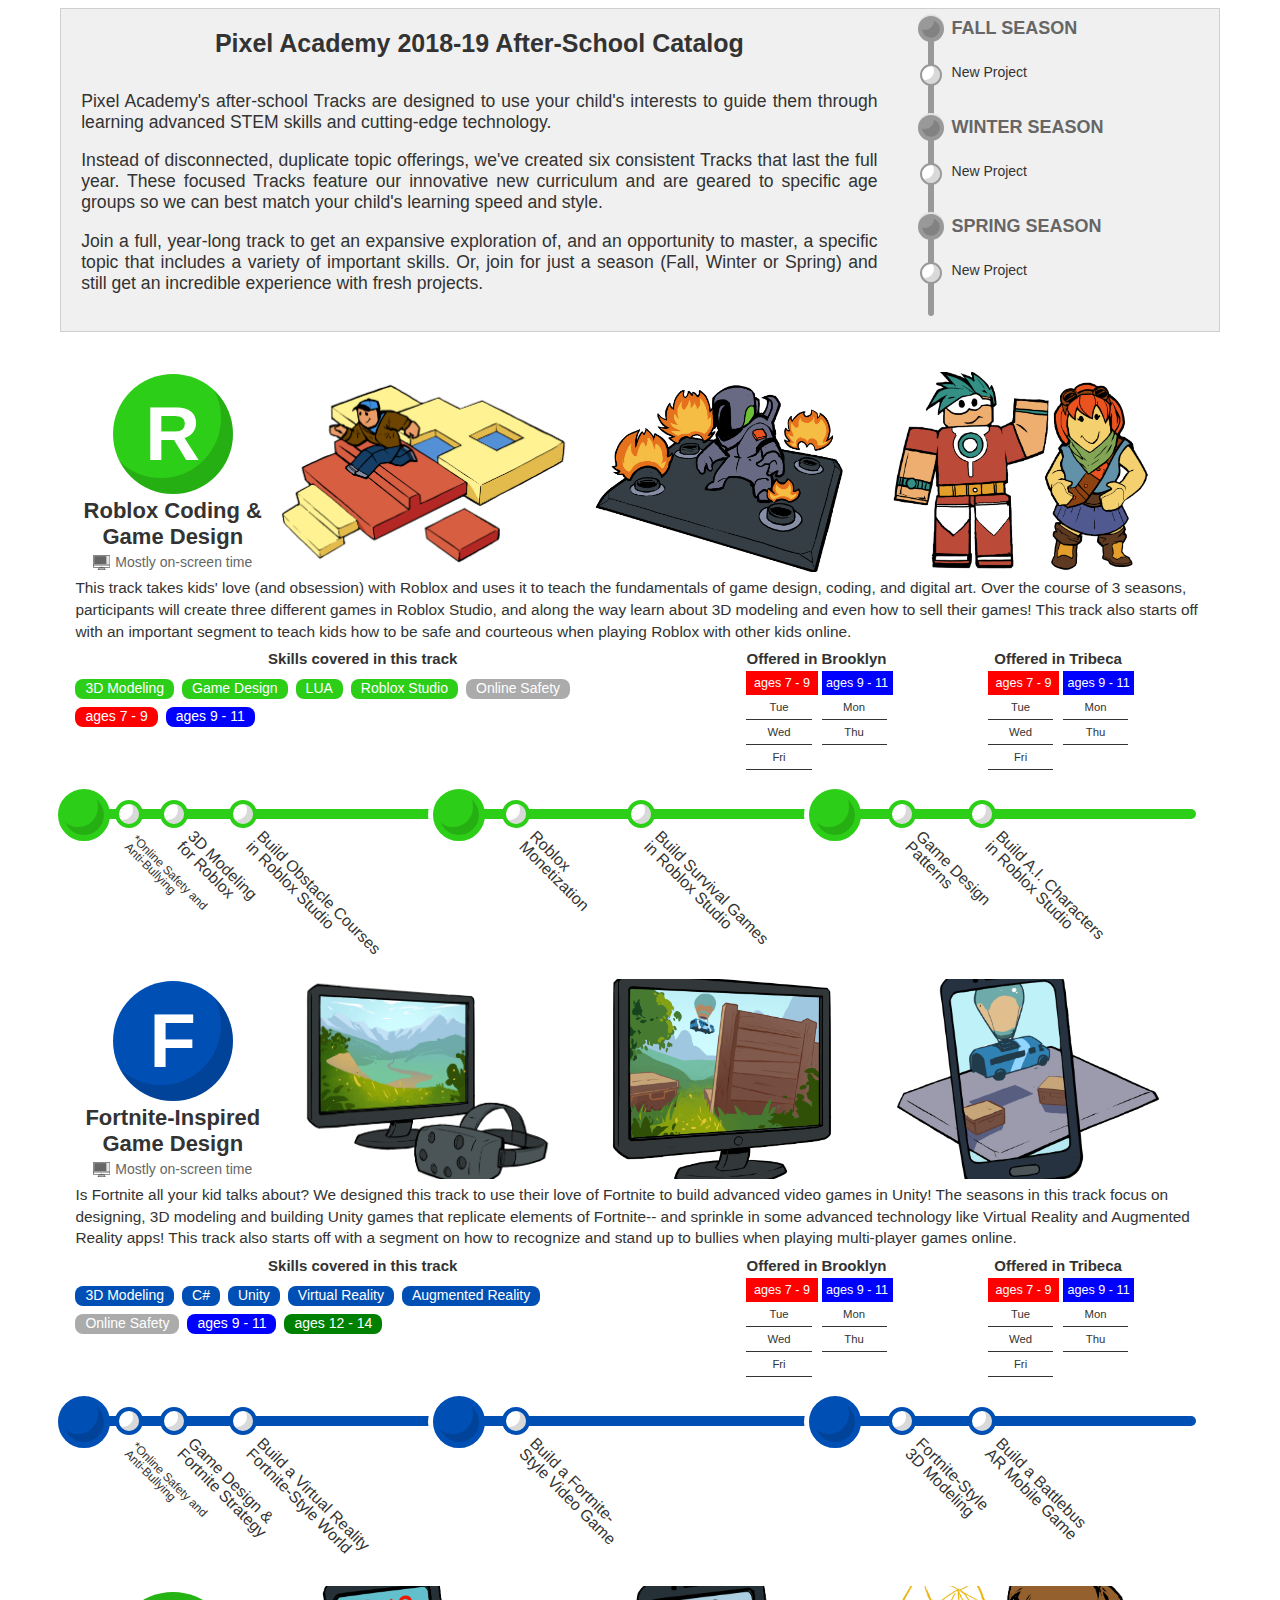
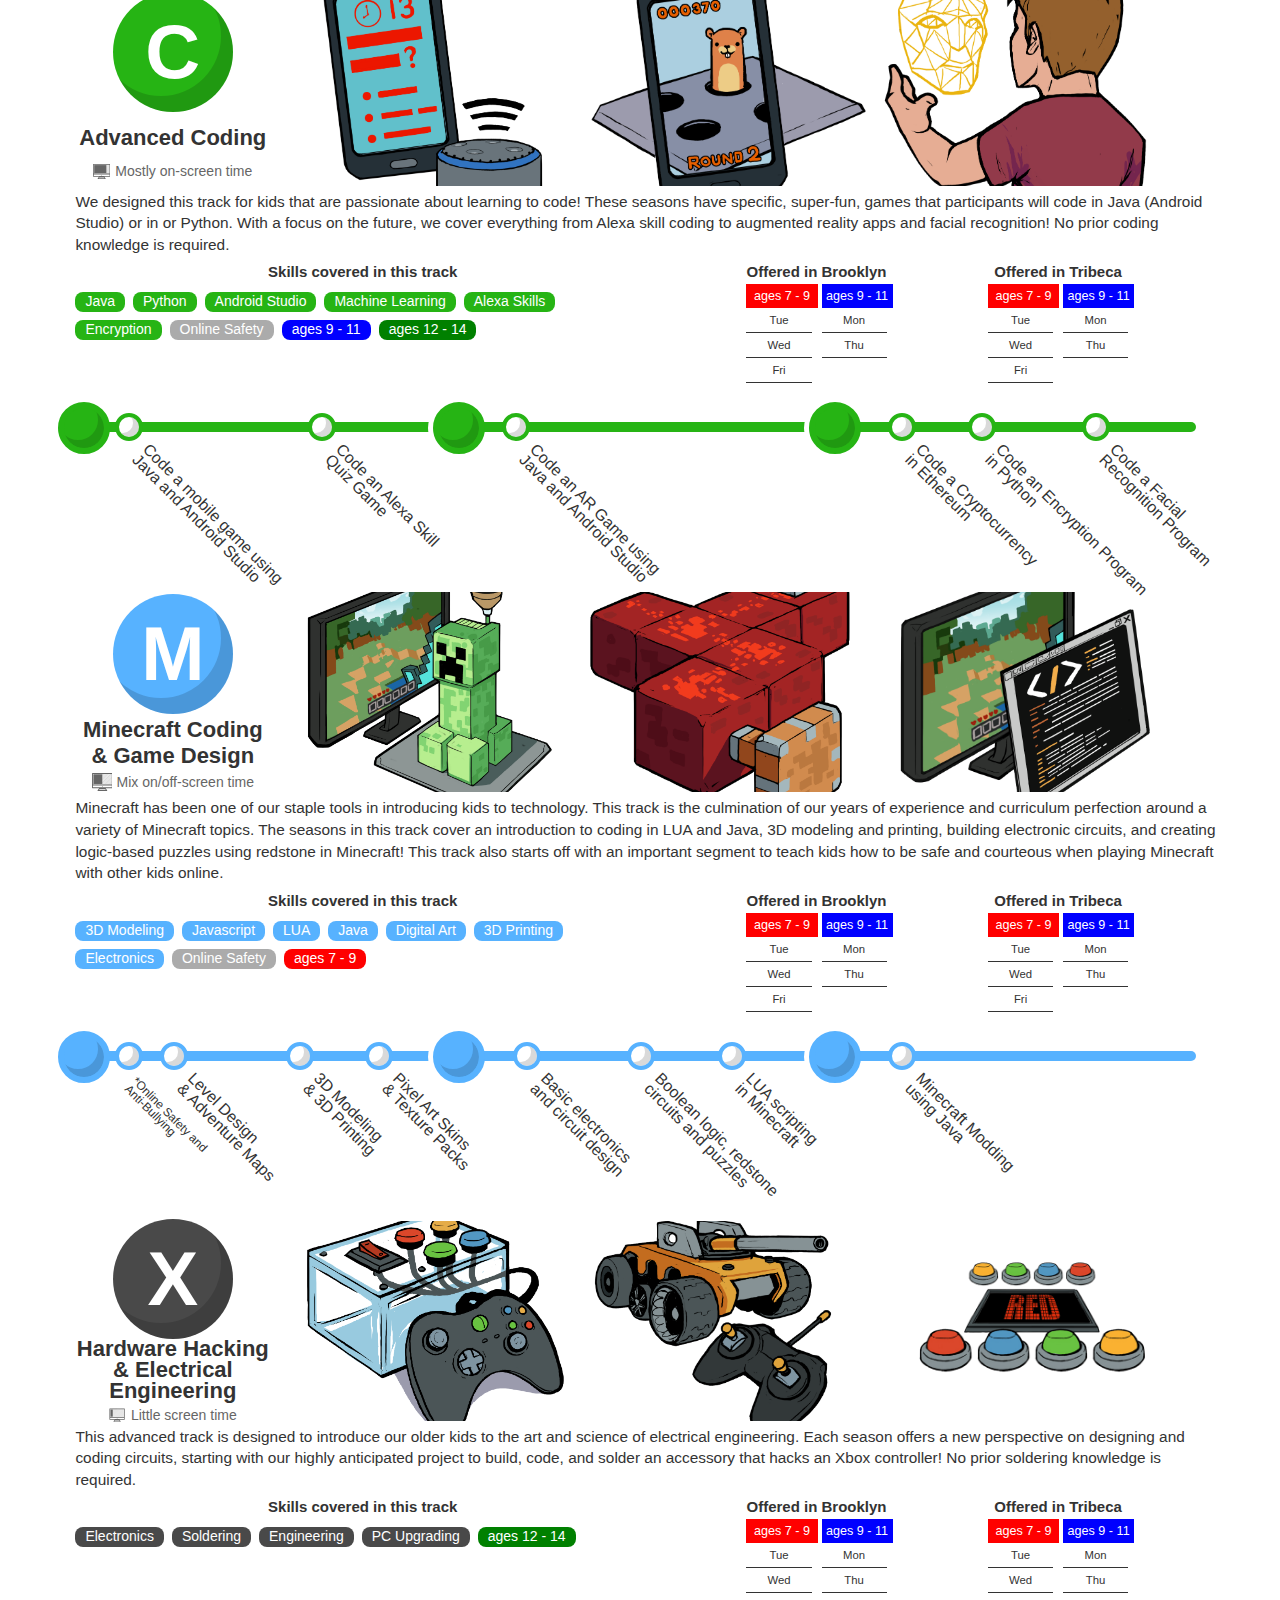
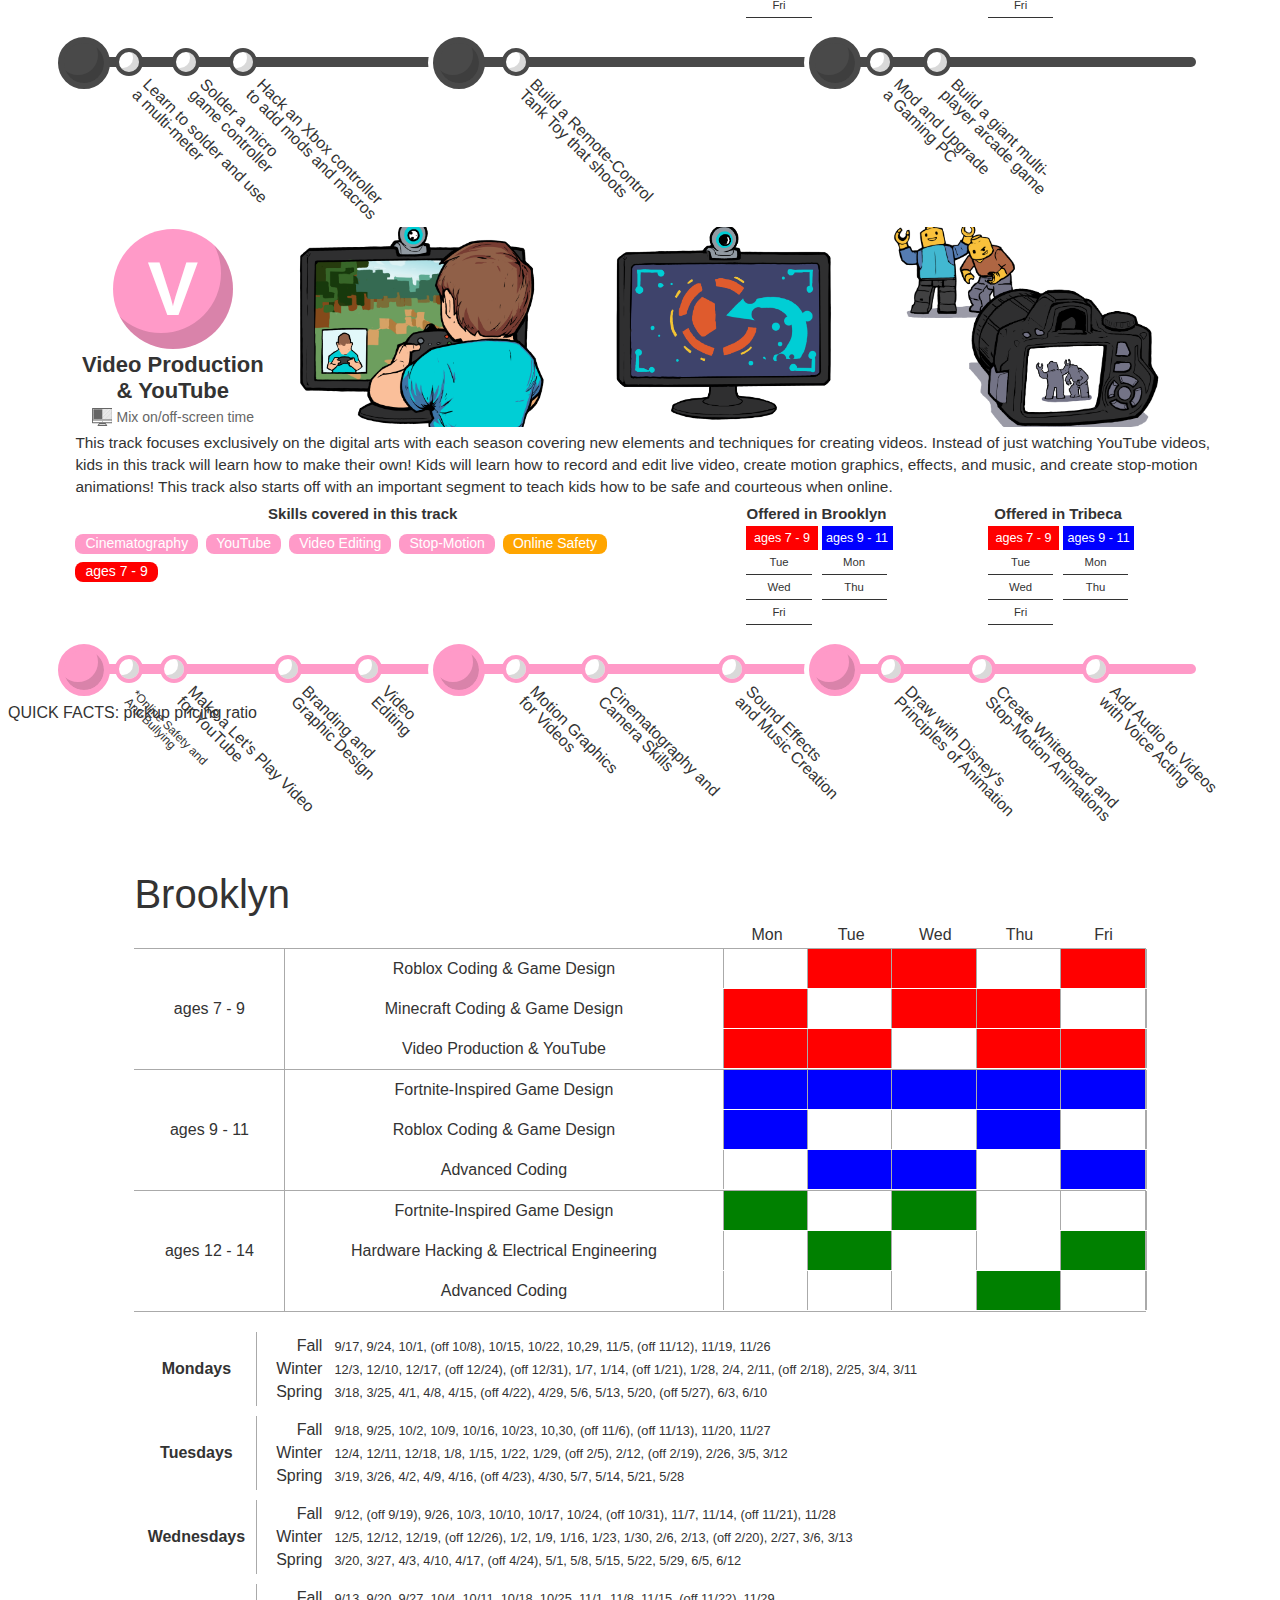
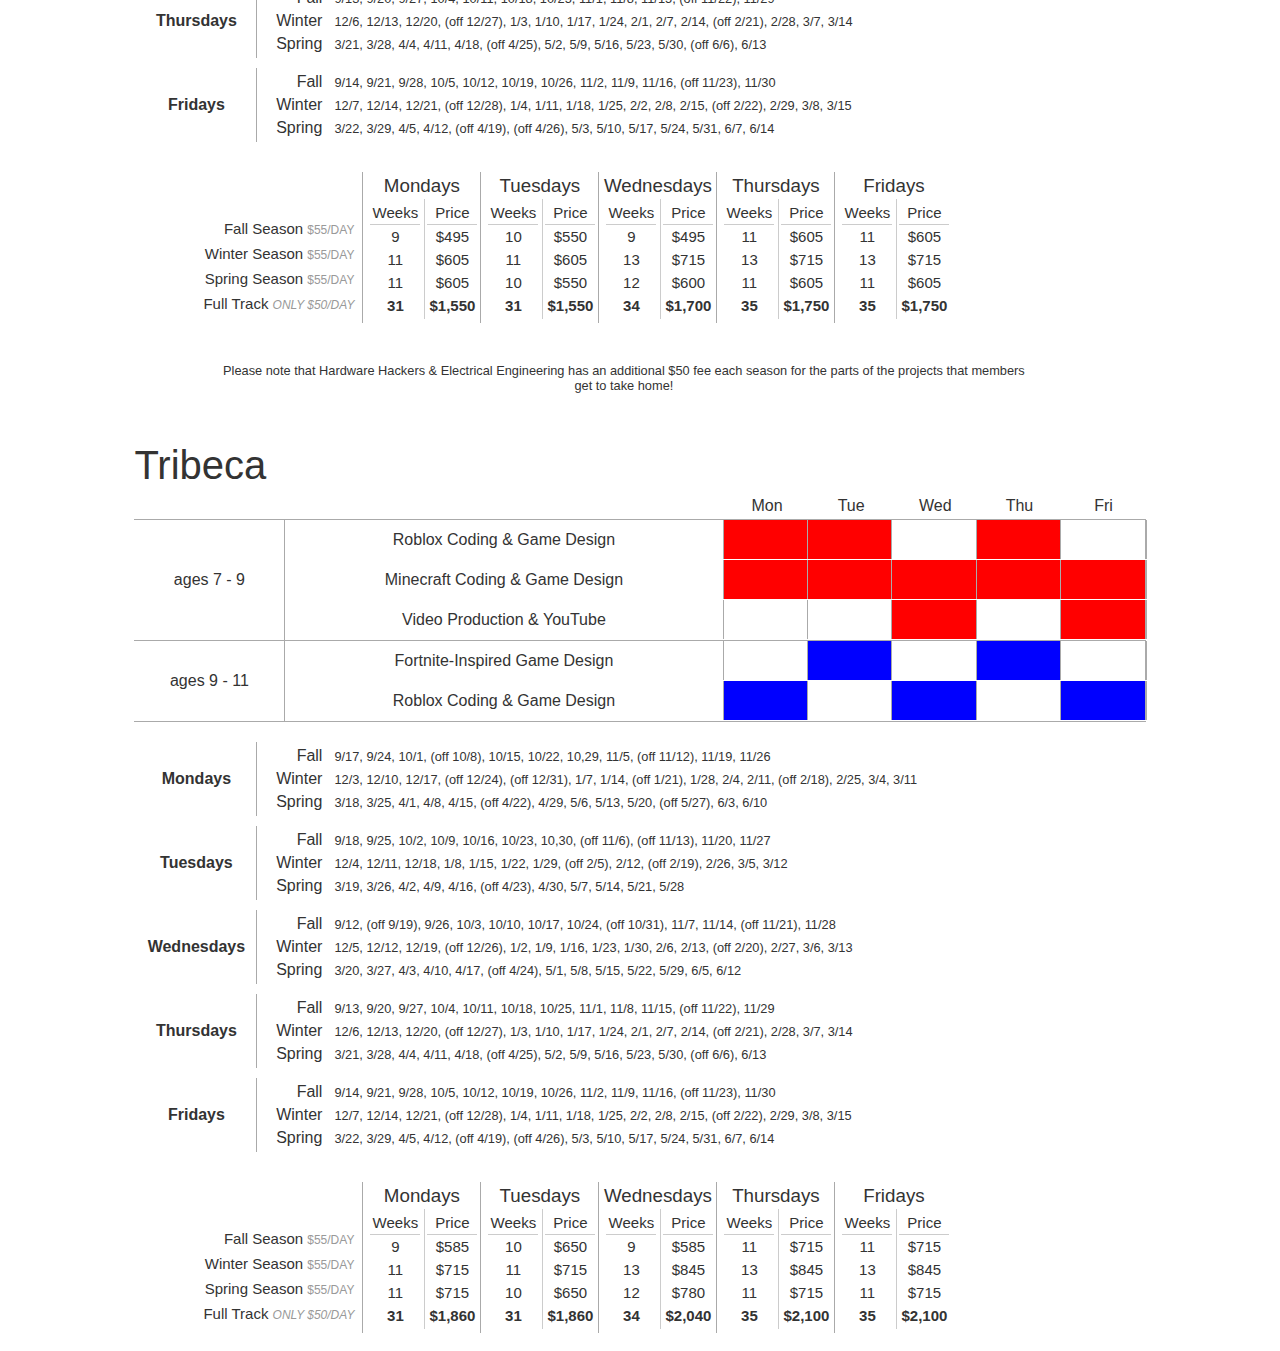
==== commit bfa02150: "Update copy" ====
--- a/index.html
+++ b/index.html
@@ -1277,7 +1277,14 @@
     </div>
 </div>
 
+QUICK FACTS:
+pickup
+pricing
+ratio
+
+
 <div class="info-charts">
+    <!--BROOKLYN-->
     <div class="location-header break-page">
         Brooklyn
     </div>
@@ -1973,7 +1980,7 @@
     </div>
 
 
-
+<!--TRIBECA-->
     <div class="location-header break-page">
         Tribeca
     </div>
--- a/tracks-2.css
+++ b/tracks-2.css
@@ -644,10 +644,10 @@
     display:none;
 }
 .options-section {
-    display: none;
+    /*display: none;*/
 }
 .offered-at {
-    display: none;
+    /*display: none;*/
 }
 .photo-text {
     display: none;
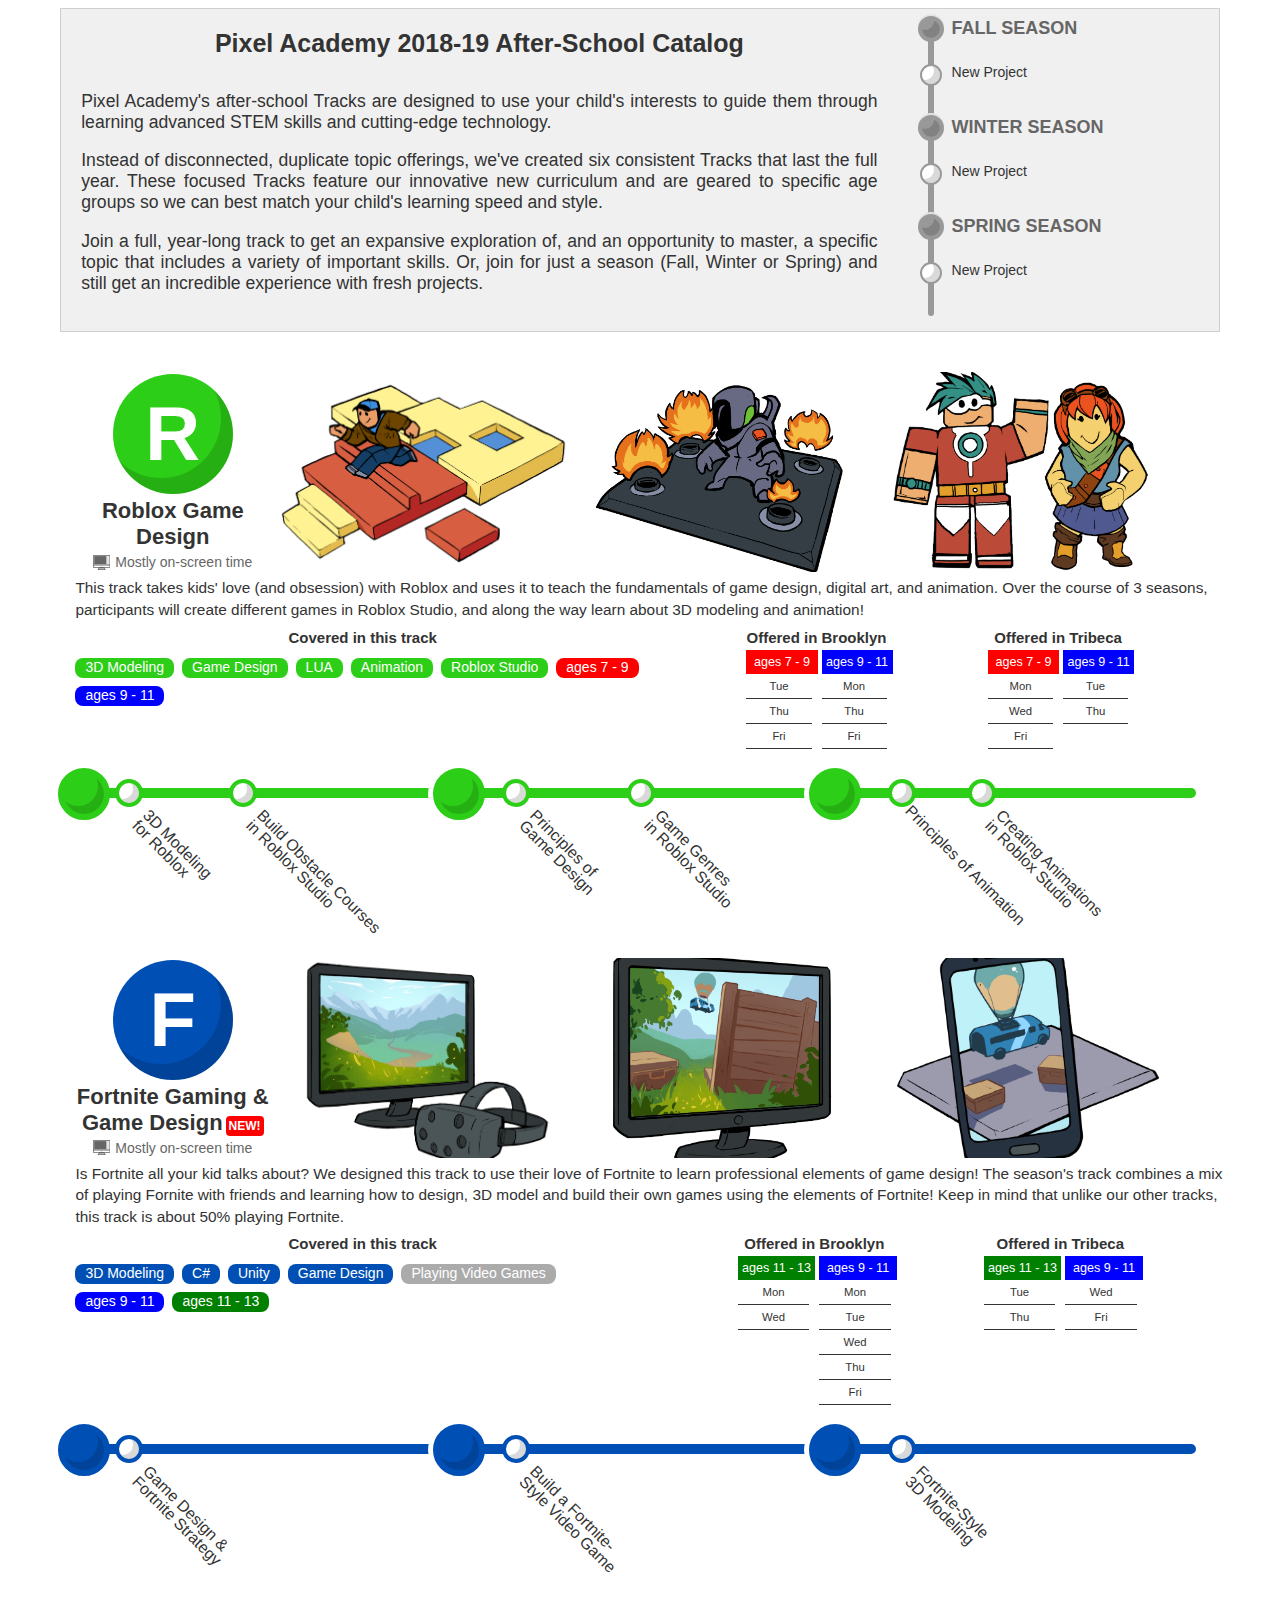
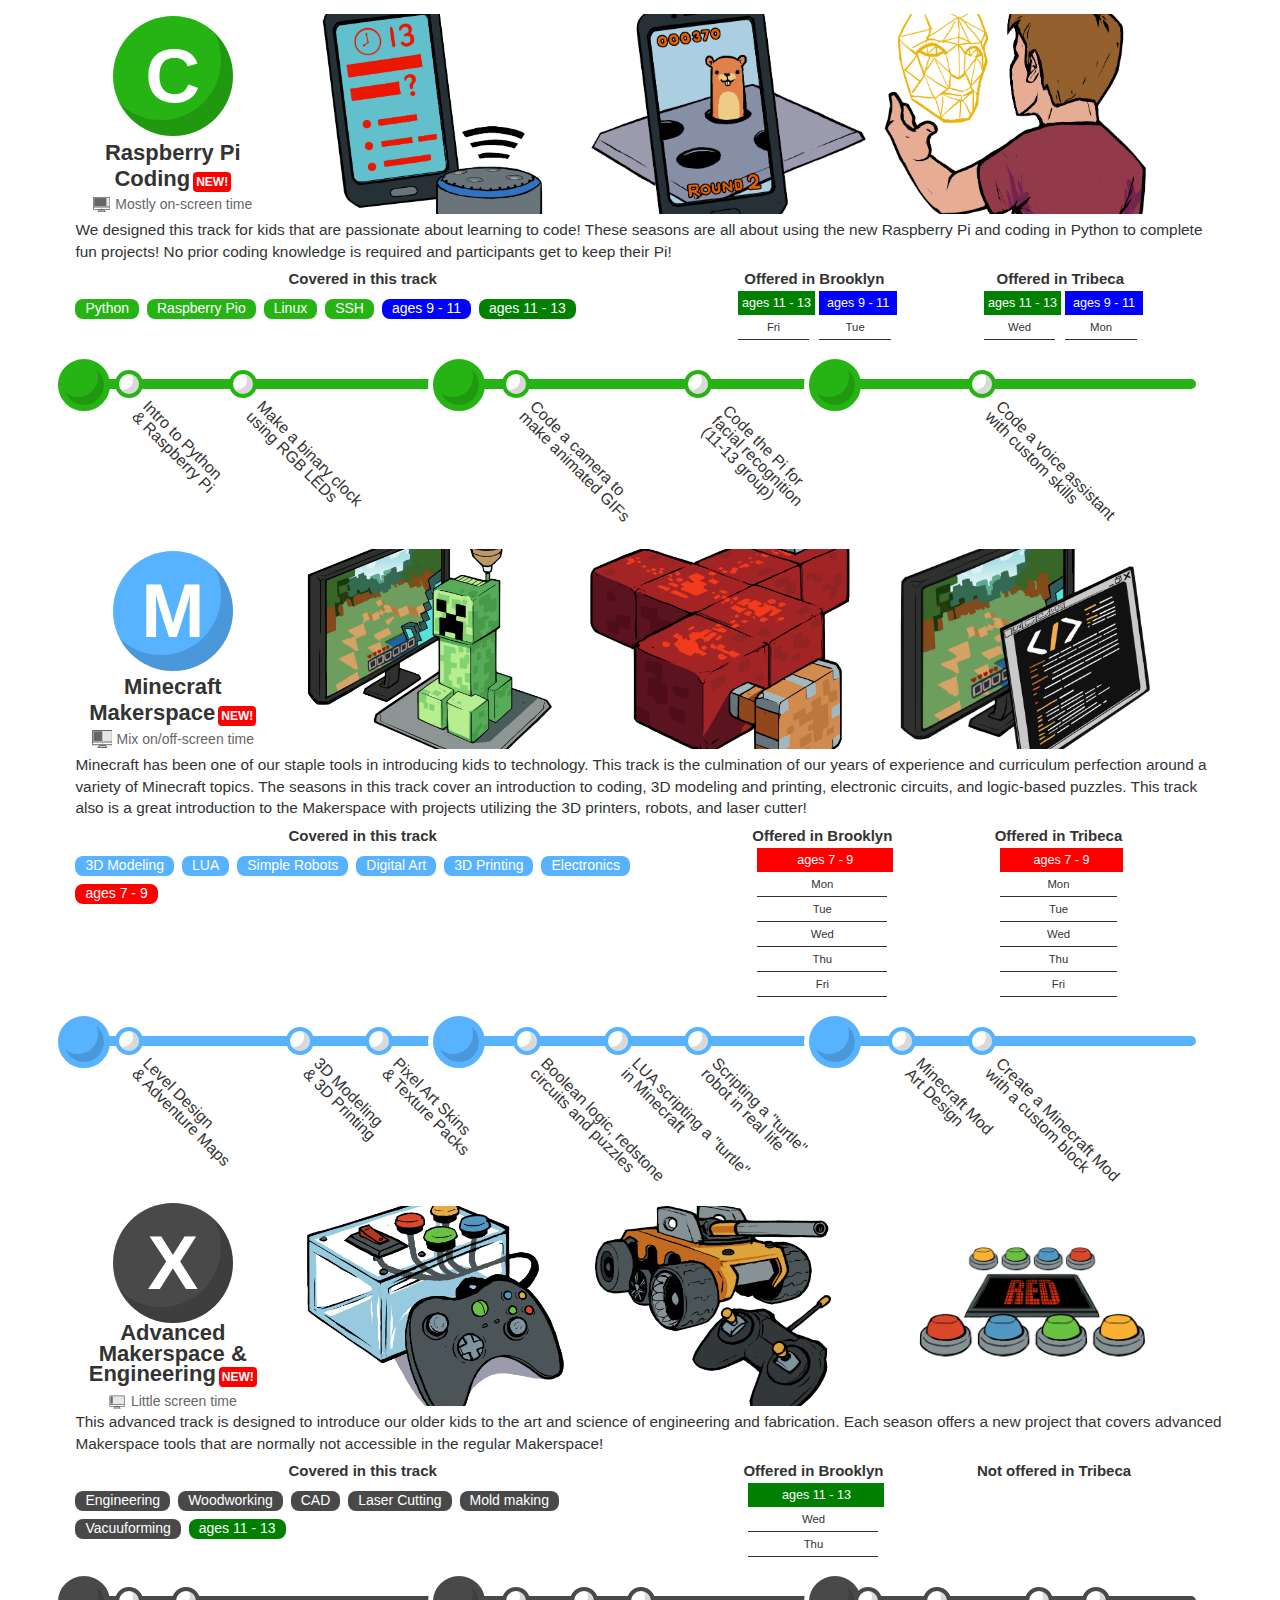
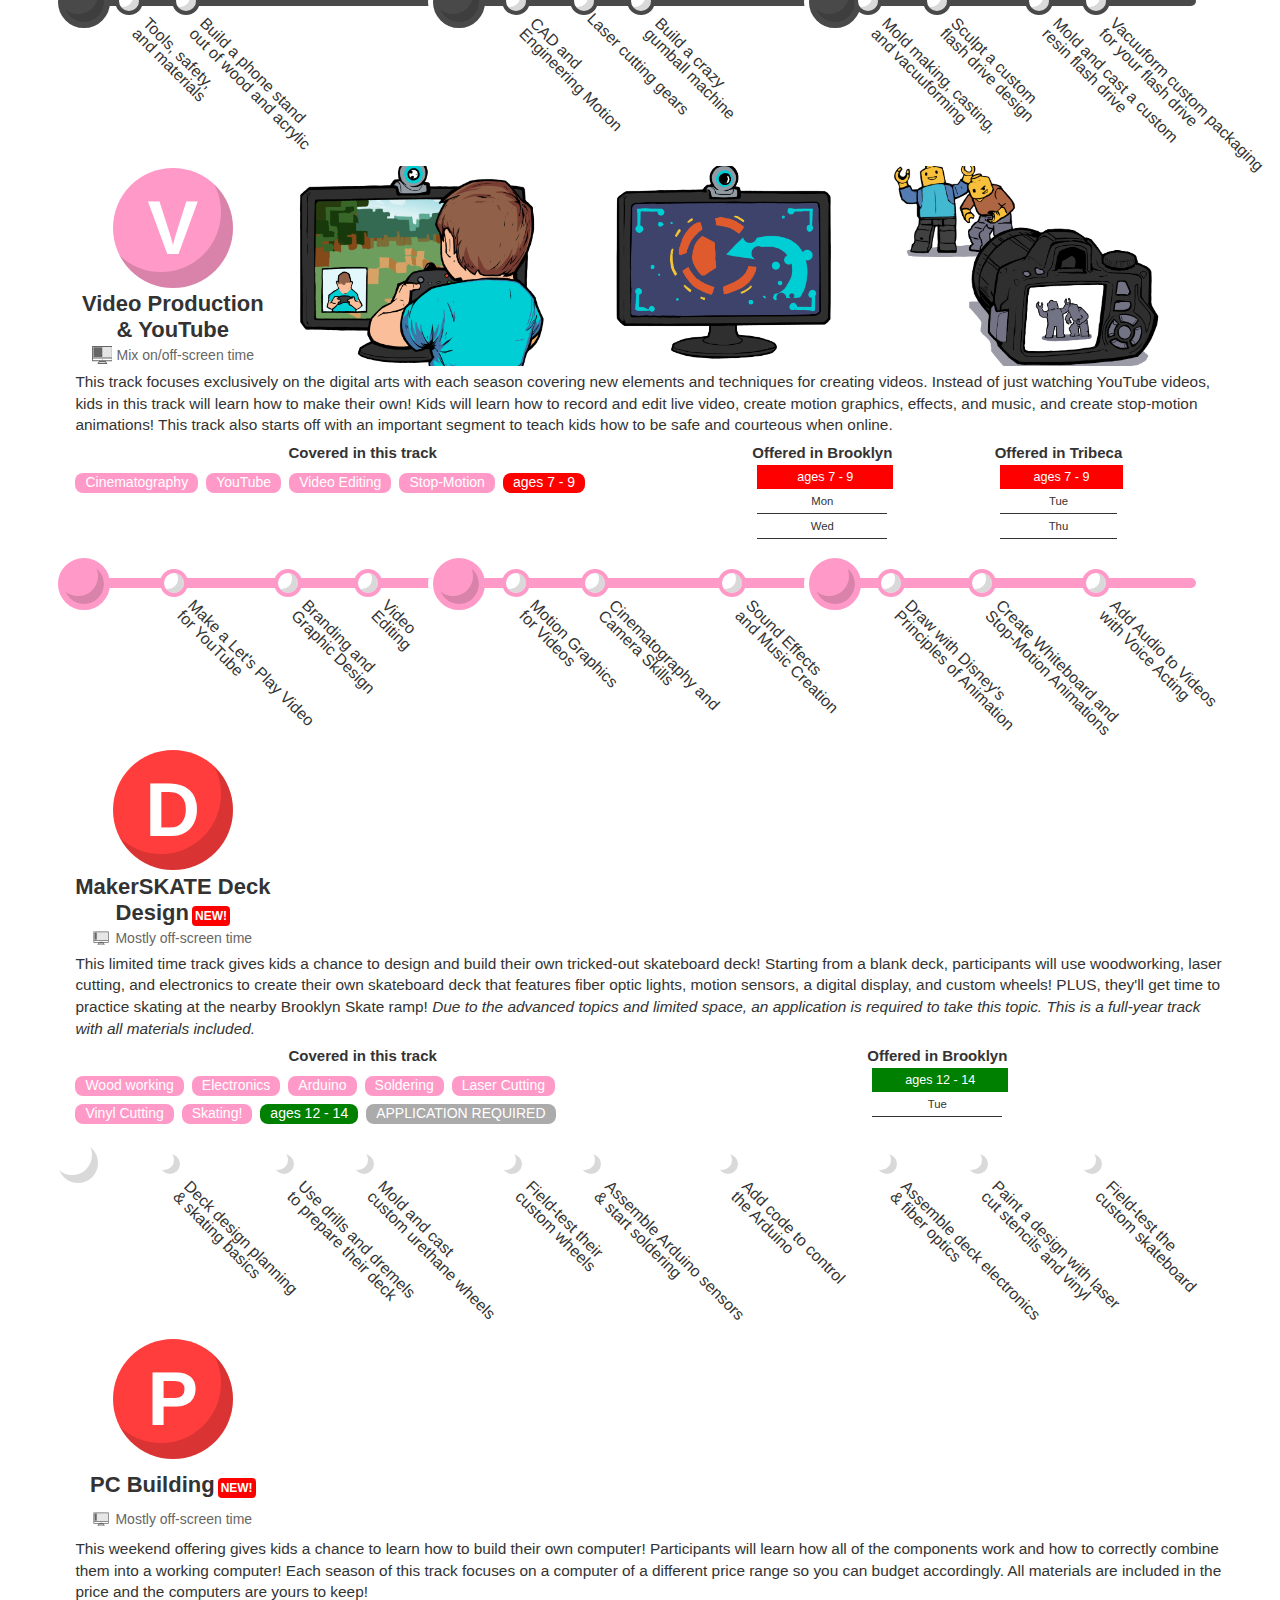
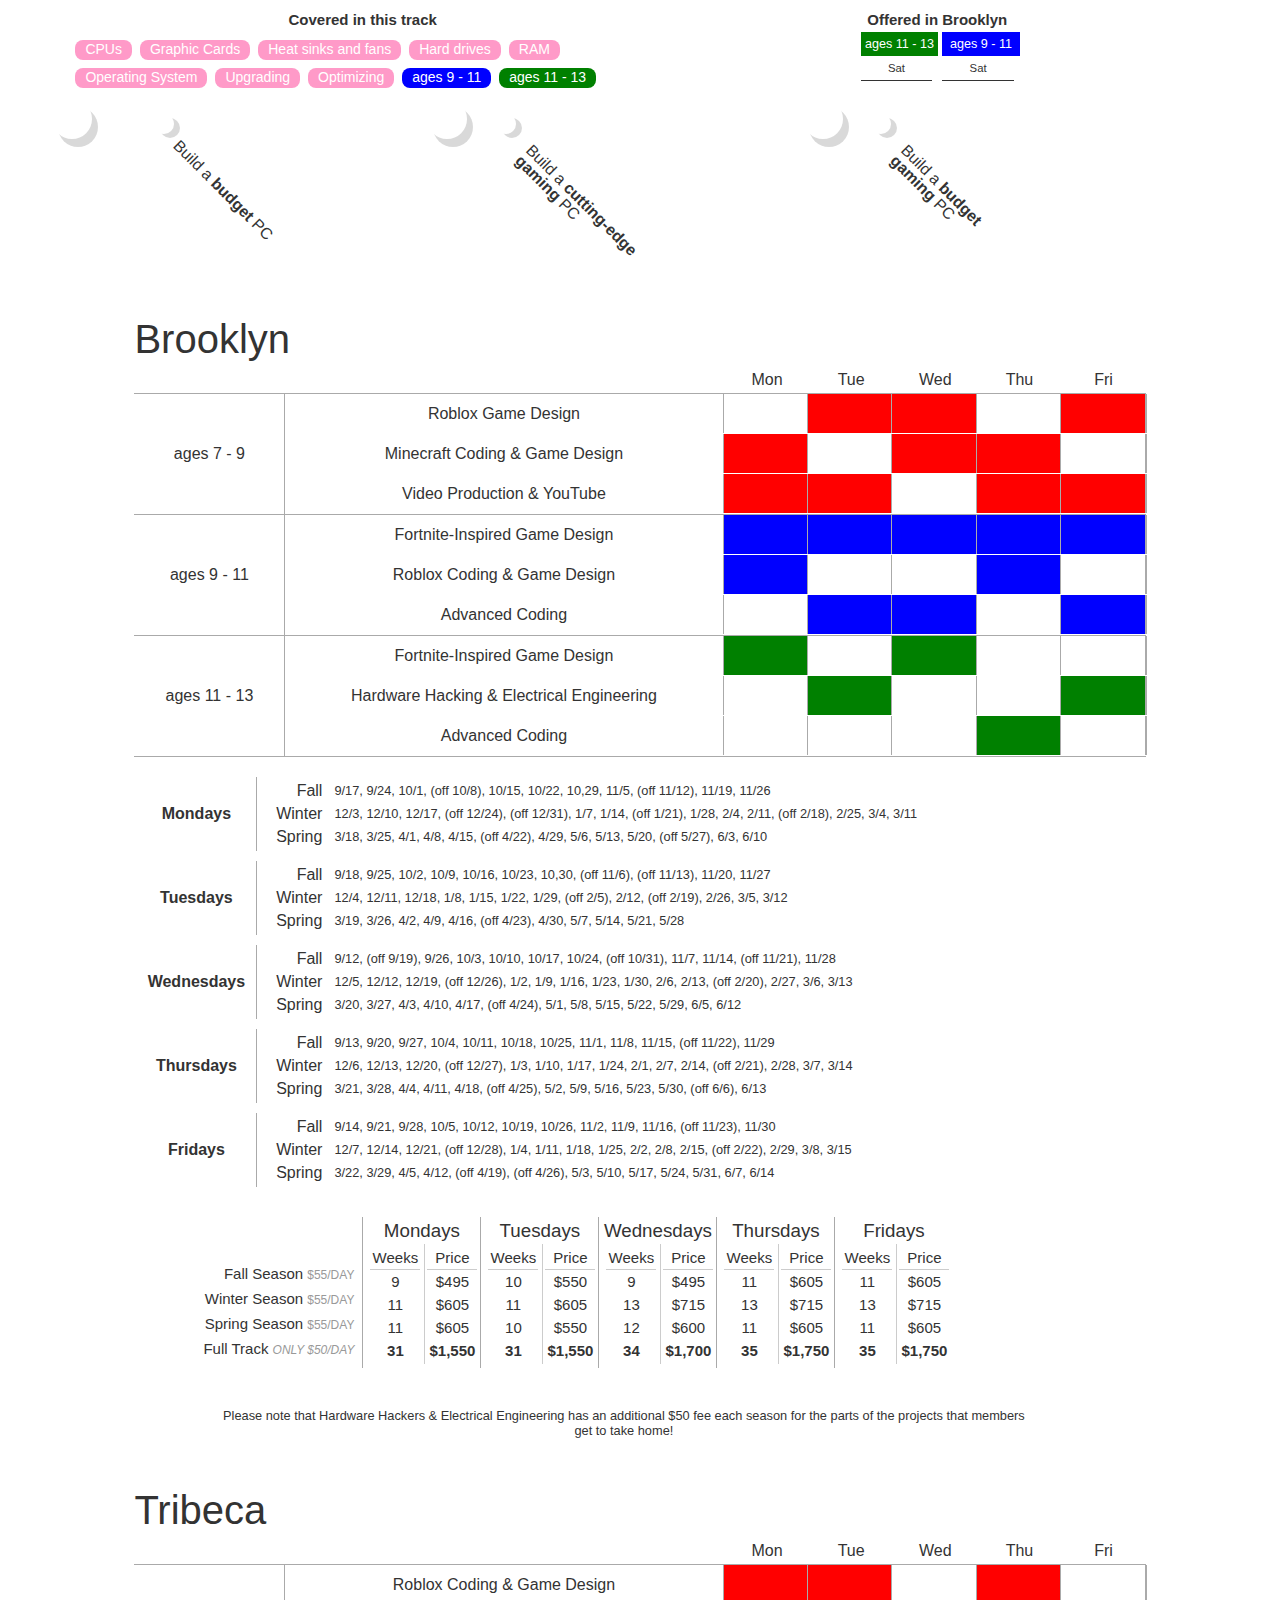
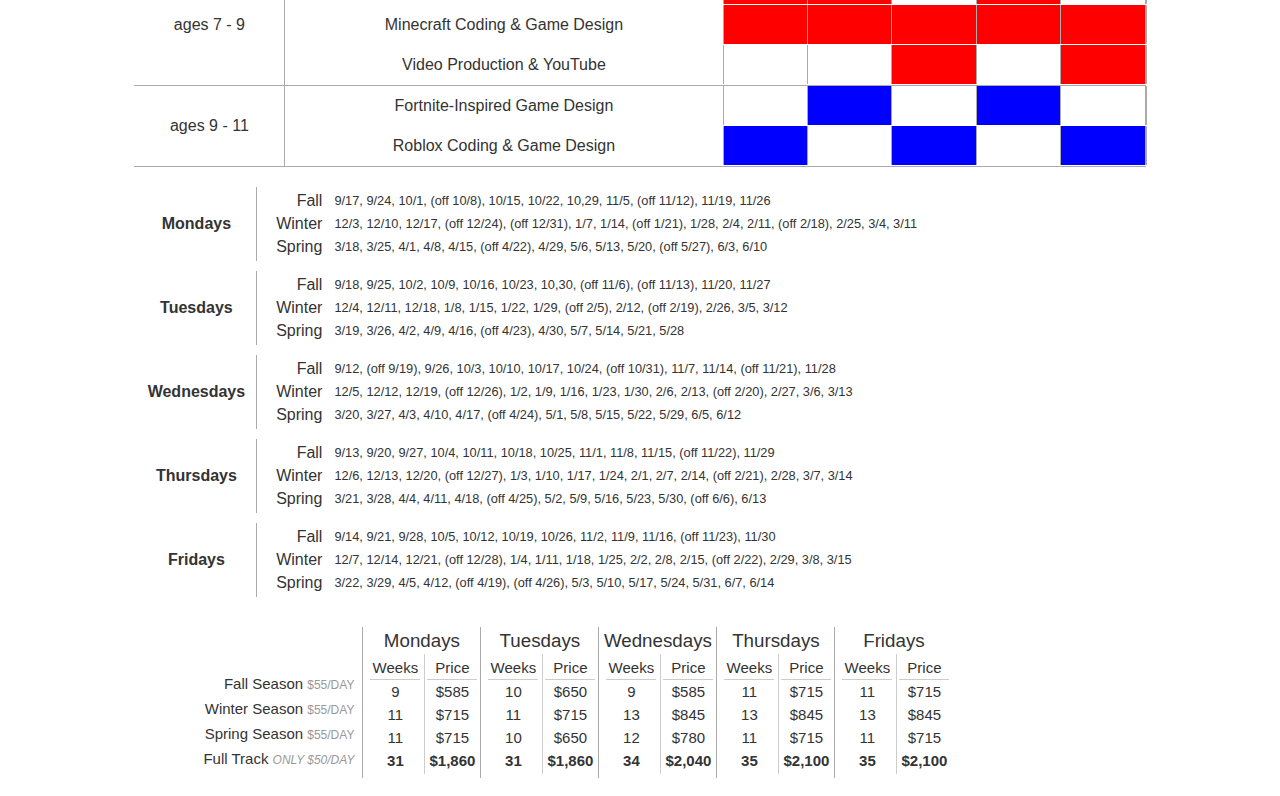
==== commit 943c715f: "Update 1" ====
--- a/index.html
+++ b/index.html
@@ -80,7 +80,7 @@
             <div class="subway-icon color">
                 <div>R</div>
             </div>
-            <div class="under-track-title">Roblox Coding & Game Design</div>
+            <div class="under-track-title">Roblox Game Design</div>
             <div class="screen-time-section">
                 <div class="screen-time-icon-most"></div>
                 <div>Mostly on-screen time</div>
@@ -124,23 +124,23 @@
 
             <div class="track-label">
                 <div>
-                    <div class="backup-title">Roblox Coding & Game Design</div>
+                    <div class="backup-title">Roblox Game Design</div>
 
                     <div class="track-label-description">
-                        This track takes kids' love (and obsession) with Roblox and uses it to teach the fundamentals of game design, coding, and digital art. Over the course of 3 seasons, participants will create three different games in Roblox Studio, and along the way learn about 3D modeling and even how to sell their games! This track also starts off with an important segment to teach kids how to be safe and courteous when playing Roblox with other kids online.
+                        This track takes kids' love (and obsession) with Roblox and uses it to teach the fundamentals of game design, digital art, and animation. Over the course of 3 seasons, participants will create different games in Roblox Studio, and along the way learn about 3D modeling and animation!
                     </div>
 
                 </div>
                 <div class="tag-section">
                     <div class="skills-section">
-                        <div class="offered-at">Skills covered in this track</div>
+                        <div class="offered-at">Covered in this track</div>
 
                         <div class="list-of-skills roblox-color">
                             <div class="skill">3D Modeling</div>
                             <div class="skill">Game Design</div>
                             <div class="skill">LUA</div>
+                            <div class="skill">Animation</div>
                             <div class="skill">Roblox Studio</div>
-                            <div class="online-safety-tag">Online Safety</div>
                             <div class="age7to9">ages 7 - 9</div>
                             <div class="age9to11">ages 9 - 11</div>
 
@@ -157,7 +157,7 @@
                                     <div class="age-group">
 
                                         <div class="">Tue</div>
-                                        <div class="">Wed</div>
+                                        <div class="">Thu</div>
                                         <div class="">Fri</div>
 
                                     </div>
@@ -168,6 +168,7 @@
                                     <div class="age-group">
                                         <div class="">Mon</div>
                                         <div class="">Thu</div>
+                                        <div class="">Fri</div>
                                     </div>
 
                                 </div>
@@ -180,9 +181,194 @@
                                     <div class="age7to9 age-title">ages 7 - 9</div>
                                     <div class="age-group">
 
-                                        <div class="">Tue</div>
+                                        <div class="">Mon</div>
                                         <div class="">Wed</div>
                                         <div class="">Fri</div>
+
+                                    </div>
+
+                                </div>
+                                <div class="age">
+                                    <div class="age9to11 age-title">ages 9 - 11</div>
+                                    <div class="age-group">
+                                        <div class="">Tue</div>
+                                        <div class="">Thu</div>
+                                    </div>
+
+                                </div>
+                            </div>
+                        </div>
+
+                    </div>
+
+                </div>
+
+            </div>
+        </div>
+        <div class="track-photo roblox-fall">
+
+        </div>
+        <div class="track-details">
+        </div>
+
+    </div>
+
+    <div class="full-track">
+        <div class="season-name">
+            FULL YEAR (September - June)
+        </div>
+    </div>
+    <!--<div class="season-labels">-->
+        <!--<div class="season-name">-->
+            <!--SPRING-->
+        <!--</div>-->
+        <!--<div class="season-name">-->
+            <!--WINTER-->
+        <!--</div>-->
+        <!--<div class="season-name">-->
+            <!--FALL-->
+        <!--</div>-->
+    <!--</div>-->
+    <div class="track">
+        <div class="track-line color">
+            <div class="season-start" style="left: 0px;">
+
+            </div>
+            <div class="project-start" style="left: 5%;">
+                <div class="project-name">
+                    3D Modeling<br>for Roblox
+                </div>
+            </div>
+            <div class="project-start" style="left: 15%;">
+                <div class="project-name">
+                    Build Obstacle Courses<br>in Roblox Studio
+                </div>
+
+            </div>
+
+
+            <div class="season-start" style="left: 33%;">
+
+            </div>
+            <div class="project-start" style="left: 39%;">
+                <div class="project-name">
+                    Principles of<br>Game Design
+                </div>
+
+            </div>
+            <div class="project-start" style="left: 50%;">
+                <div class="project-name">
+                    Game Genres<br>in Roblox Studio
+                </div>
+
+            </div>
+
+
+            <div class="season-start" style="left: 66%;">
+
+            </div>
+            <div class="project-start" style="left: 73%;">
+                <div class="project-name">
+                    Principles of Animation
+                </div>
+
+            </div>
+            <div class="project-start" style="left: 80%;">
+                <div class="project-name">
+                    Creating Animations<br>in Roblox Studio
+                </div>
+
+            </div>
+
+
+
+        </div>
+    </div>
+
+</div>
+
+<div class="new-track" id="fortnite-track">
+    <div class="track-photos fortnite-color-color">
+        <div class="left-container">
+            <div class="subway-icon color">
+                <div>F</div>
+            </div>
+            <div class="under-track-title">Fortnite Gaming & Game Design<span class="new-tag">NEW!</span></div>
+            <div class="screen-time-section">
+                <div class="screen-time-icon-most"></div>
+                <div>Mostly on-screen time</div>
+            </div>
+        </div>
+
+        <div class="season-photo" id="fortnite-fall">
+            <div class="inner-photo">
+                <div class="color-overlay">
+
+                </div>
+            </div>
+            <div class="photo-text">
+                Fall Project
+            </div>
+        </div>
+        <div class="season-photo" id="fortnite-winter">
+            <div class="inner-photo">
+                <div class="color-overlay">
+                </div>
+            </div>
+            <div class="photo-text">
+                Winter Project
+            </div>
+        </div>
+        <div class="season-photo" id="fortnite-spring">
+            <div class="inner-photo">
+                <div class="color-overlay">
+
+                </div>
+            </div>
+            <div class="photo-text">
+                Spring Project
+            </div>
+        </div>
+
+    </div>
+    <div class="track-info">
+
+        <div class="track-name">
+
+            <div class="track-label">
+                <div>
+                    <div class="backup-title">Fortnite Gaming & Game Design</div>
+
+                    <div class="track-label-description">
+                        Is Fortnite all your kid talks about? We designed this track to use their love of Fortnite to learn professional elements of game design!
+                        The season's track combines a mix of playing Fornite with friends and learning how to design, 3D model and build their own games using the elements of Fortnite! Keep in mind that unlike our other tracks, this track is about 50% playing Fortnite. </div>
+                </div>
+                <div class="tag-section">
+                    <div class="skills-section">
+                        <div class="offered-at">Covered in this track</div>
+
+                        <div class="list-of-skills fortnite-color">
+                            <div class="skill">3D Modeling</div>
+                            <div class="skill">C#</div>
+                            <div class="skill">Unity</div>
+                            <div class="skill">Game Design</div>
+                            <div class="online-safety-tag">Playing Video Games</div>
+                            <div class="age9to11">ages 9 - 11</div>
+                            <div class="age12to14">ages 11 - 13</div>
+
+                        </div>
+
+                    </div>
+                    <div class="options-section">
+                        <div class="location">
+                            <div class="offered-at">Offered in Brooklyn</div>
+                            <div class="ages-tags">
+                                <div class="age">
+                                    <div class="age12to14 age-title">ages 11 - 13</div>
+                                    <div class="age-group">
+
+                                        <div class="">Mon</div>
+                                        <div class="">Wed</div>
 
                                     </div>
 
@@ -191,12 +377,38 @@
                                     <div class="age9to11 age-title">ages 9 - 11</div>
                                     <div class="age-group">
                                         <div class="">Mon</div>
+                                        <div class="">Tue</div>
+                                        <div class="">Wed</div>
                                         <div class="">Thu</div>
+                                        <div class="">Fri</div>
                                     </div>
 
                                 </div>
                             </div>
                         </div>
+                        <div class="location">
+                            <div class="offered-at">Offered in Tribeca</div>
+                            <div class="ages-tags">
+                                <div class="age">
+                                    <div class="age12to14 age-title">ages 11 - 13</div>
+                                    <div class="age-group">
+
+                                        <div class="">Tue</div>
+                                        <div class="">Thu</div>
+
+                                    </div>
+
+                                </div>
+                                <div class="age">
+                                    <div class="age9to11 age-title">ages 9 - 11</div>
+                                    <div class="age-group">
+                                        <div class="">Wed</div>
+                                        <div class="">Fri</div>
+                                    </div>
+
+                                </div>
+                            </div>
+                        </div>
 
                     </div>
 
@@ -211,43 +423,14 @@
         </div>
 
     </div>
-
-    <div class="full-track">
-        <div class="season-name">
-            FULL YEAR (September - June)
-        </div>
-    </div>
-    <!--<div class="season-labels">-->
-        <!--<div class="season-name">-->
-            <!--SPRING-->
-        <!--</div>-->
-        <!--<div class="season-name">-->
-            <!--WINTER-->
-        <!--</div>-->
-        <!--<div class="season-name">-->
-            <!--FALL-->
-        <!--</div>-->
-    <!--</div>-->
     <div class="track">
         <div class="track-line color">
             <div class="season-start" style="left: 0px;">
 
             </div>
             <div class="project-start" style="left: 5%;">
-                <div class="project-name mini-course">
-                    *Online Safety and<br>Anti-Bullying
-                </div>
-
-            </div>
-            <div class="project-start" style="left: 9%;">
-                <div class="project-name">
-                    3D Modeling<br>for Roblox
-                </div>
-
-            </div>
-            <div class="project-start" style="left: 15%;">
-                <div class="project-name">
-                    Build Obstacle Courses<br>in Roblox Studio
+                <div class="project-name">
+                    Game Design &<br>Fortnite Strategy
                 </div>
 
             </div>
@@ -258,13 +441,7 @@
             </div>
             <div class="project-start" style="left: 39%;">
                 <div class="project-name">
-                    Roblox<br>Monetization
-                </div>
-
-            </div>
-            <div class="project-start" style="left: 50%;">
-                <div class="project-name">
-                    Build Survival Games<br>in Roblox Studio
+                    Build a Fortnite-<br>Style Video Game
                 </div>
 
             </div>
@@ -275,37 +452,30 @@
             </div>
             <div class="project-start" style="left: 73%;">
                 <div class="project-name">
-                    Game Design<br>Patterns
-                </div>
-
-            </div>
-            <div class="project-start" style="left: 80%;">
-                <div class="project-name">
-                    Build A.I. Characters<br>in Roblox Studio
-                </div>
-
-            </div>
-
-
-
-        </div>
-    </div>
-
+                    Fortnite-Style<br>3D Modeling
+                </div>
+
+            </div>
+
+
+        </div>
+    </div>
 </div>
-<div class="new-track" id="fortnite-track">
-    <div class="track-photos fortnite-color-color">
+
+<div class="new-track break-page" id="coding-track">
+    <div class="track-photos coding-color">
         <div class="left-container">
             <div class="subway-icon color">
-                <div>F</div>
-            </div>
-            <div class="under-track-title">Fortnite-Inspired Game Design</div>
+                <div>C</div>
+            </div>
+            <div class="under-track-title">Raspberry Pi Coding<span class="new-tag">NEW!</span></div>
             <div class="screen-time-section">
                 <div class="screen-time-icon-most"></div>
                 <div>Mostly on-screen time</div>
             </div>
         </div>
 
-        <div class="season-photo" id="fortnite-fall">
+        <div class="season-photo" id="coding-fall">
             <div class="inner-photo">
                 <div class="color-overlay">
 
@@ -315,7 +485,7 @@
                 Fall Project
             </div>
         </div>
-        <div class="season-photo" id="fortnite-winter">
+        <div class="season-photo" id="coding-winter">
             <div class="inner-photo">
                 <div class="color-overlay">
                 </div>
@@ -324,7 +494,7 @@
                 Winter Project
             </div>
         </div>
-        <div class="season-photo" id="fortnite-spring">
+        <div class="season-photo" id="coding-spring">
             <div class="inner-photo">
                 <div class="color-overlay">
 
@@ -342,24 +512,199 @@
 
             <div class="track-label">
                 <div>
-                    <div class="backup-title">Fortnite-Inspired Game Design</div>
+                    <!--<div class="backup-title">Advanced Coding</div>-->
 
                     <div class="track-label-description">
-                        Is Fortnite all your kid talks about? We designed this track to use their love of Fortnite to build advanced video games in Unity! The seasons in this track focus on designing, 3D modeling and building Unity games that replicate elements of Fortnite-- and sprinkle in some advanced technology like Virtual Reality and Augmented Reality apps! This track also starts off with a segment on how to recognize and stand up to bullies when playing multi-player games online.                    </div>
+                        We designed this track for kids that are passionate about learning to code! These seasons are all about using the new Raspberry Pi and coding in Python to complete fun projects! No prior coding knowledge is required and participants get to keep their Pi!                    </div>
                 </div>
                 <div class="tag-section">
                     <div class="skills-section">
-                        <div class="offered-at">Skills covered in this track</div>
-
-                        <div class="list-of-skills fortnite-color">
+                        <div class="offered-at">Covered in this track</div>
+                        <div class="list-of-skills coding-color">
+                            <div class="skill">Python</div>
+                            <div class="skill">Raspberry Pio</div>
+                            <div class="skill">Linux</div>
+                            <div class="skill">SSH</div>
+                            <div class="age9to11">ages 9 - 11</div>
+                            <div class="age12to14">ages 11 - 13</div>
+
+                        </div>
+
+                    </div>
+                    <div class="options-section">
+                        <div class="location">
+                            <div class="offered-at">Offered in Brooklyn</div>
+                            <div class="ages-tags">
+                                <div class="age">
+                                    <div class="age12to14 age-title">ages 11 - 13</div>
+                                    <div class="age-group">
+
+                                        <div class="">Fri</div>
+
+                                    </div>
+
+                                </div>
+                                <div class="age">
+                                    <div class="age9to11 age-title">ages 9 - 11</div>
+                                    <div class="age-group">
+                                        <div class="">Tue</div>
+                                    </div>
+
+                                </div>
+                            </div>
+                        </div>
+                        <div class="location">
+                            <div class="offered-at">Offered in Tribeca</div>
+                            <div class="ages-tags">
+                                <div class="age">
+                                    <div class="age12to14 age-title">ages 11 - 13</div>
+                                    <div class="age-group">
+
+                                        <div class="">Wed</div>
+
+                                    </div>
+
+                                </div>
+                                <div class="age">
+                                    <div class="age9to11 age-title">ages 9 - 11</div>
+                                    <div class="age-group">
+                                        <div class="">Mon</div>
+                                    </div>
+
+                                </div>
+                            </div>
+                        </div>
+
+                    </div>
+
+                </div>
+
+            </div>
+        </div>
+        <div class="track-photo coding-fall">
+
+        </div>
+        <div class="track-details">
+        </div>
+
+    </div>
+    <div class="track">
+        <div class="track-line color">
+            <div class="season-start" style="left: 0px;">
+
+            </div>
+            <div class="project-start" style="left: 5%;">
+                <div class="project-name">
+                    Intro to Python<br>& Raspberry Pi
+                </div>
+
+            </div>
+            <div class="project-start" style="left: 15%;">
+                <div class="project-name">
+                    Make a binary clock<br>using RGB LEDs
+                </div>
+
+            </div>
+
+
+            <div class="season-start" style="left: 33%;">
+
+            </div>
+            <div class="project-start" style="left: 39%;">
+                <div class="project-name">
+                    Code a camera to<br>make animated GIFs
+                </div>
+            </div>
+            <div class="project-start" style="left: 55%;">
+                <div class="project-name">
+                    Code the Pi for<br>facial recognition<br>(11-13 group)
+                </div>
+            </div>
+
+
+            <div class="season-start" style="left: 66%;">
+
+            </div>
+
+            <div class="project-start" style="left: 80%;">
+                <div class="project-name">
+                    Code a voice assistant<br>with custom skills
+                </div>
+            </div>
+
+
+        </div>
+    </div>
+</div>
+
+<div class="new-track" id="minecraft-track">
+    <div class="track-photos minecraft-color">
+        <div class="left-container">
+            <div class="subway-icon color">
+                <div>M</div>
+            </div>
+            <div class="under-track-title">Minecraft Makerspace<span class="new-tag">NEW!</span></div>
+            <div class="screen-time-section">
+                <div class="screen-time-icon"></div>
+                <div>Mix on/off-screen time</div>
+            </div>
+        </div>
+
+        <div class="season-photo" id="minecraft-fall">
+            <div class="inner-photo">
+                <div class="color-overlay">
+
+                </div>
+            </div>
+            <div class="photo-text">
+                Fall Project
+            </div>
+        </div>
+        <div class="season-photo" id="minecraft-winter">
+            <div class="inner-photo">
+                <div class="color-overlay">
+                </div>
+            </div>
+            <div class="photo-text">
+                Winter Project
+            </div>
+        </div>
+        <div class="season-photo" id="minecraft-spring">
+            <div class="inner-photo">
+                <div class="color-overlay">
+
+                </div>
+            </div>
+            <div class="photo-text">
+                Spring Project
+            </div>
+        </div>
+
+    </div>
+    <div class="track-info">
+
+        <div class="track-name">
+
+            <div class="track-label">
+                <div>
+                    <!--<div class="backup-title">Minecraft Coding & Game Design</div>-->
+
+                    <div class="track-label-description">
+                        Minecraft has been one of our staple tools in introducing kids to technology. This track is the culmination of our years of experience and curriculum perfection around a variety of Minecraft topics. The seasons in this track cover an introduction to coding, 3D modeling and printing, electronic circuits, and logic-based puzzles. This track also is a great introduction to the Makerspace with projects utilizing the 3D printers, robots, and laser cutter!
+                    </div>
+                </div>
+                <div class="tag-section">
+                    <div class="skills-section">
+                        <div class="offered-at">Covered in this track</div>
+
+                        <div class="list-of-skills minecraft-color">
                             <div class="skill">3D Modeling</div>
-                            <div class="skill">C#</div>
-                            <div class="skill">Unity</div>
-                            <div class="skill">Virtual Reality</div>
-                            <div class="skill">Augmented Reality</div>
-                            <div class="online-safety-tag">Online Safety</div>
-                            <div class="age9to11">ages 9 - 11</div>
-                            <div class="age12to14">ages 12 - 14</div>
+                            <div class="skill">LUA</div>
+                            <div class="skill">Simple Robots</div>
+                            <div class="skill">Digital Art</div>
+                            <div class="skill">3D Printing</div>
+                            <div class="skill">Electronics</div>
+                            <div class="age7to9">ages 7 - 9</div>
 
                         </div>
 
@@ -372,18 +717,12 @@
                                     <div class="age7to9 age-title">ages 7 - 9</div>
                                     <div class="age-group">
 
+                                        <div class="">Mon</div>
                                         <div class="">Tue</div>
                                         <div class="">Wed</div>
+                                        <div class="">Thu</div>
                                         <div class="">Fri</div>
 
-                                    </div>
-
-                                </div>
-                                <div class="age">
-                                    <div class="age9to11 age-title">ages 9 - 11</div>
-                                    <div class="age-group">
-                                        <div class="">Mon</div>
-                                        <div class="">Thu</div>
                                     </div>
 
                                 </div>
@@ -396,21 +735,16 @@
                                     <div class="age7to9 age-title">ages 7 - 9</div>
                                     <div class="age-group">
 
+                                        <div class="">Mon</div>
                                         <div class="">Tue</div>
                                         <div class="">Wed</div>
+                                        <div class="">Thu</div>
                                         <div class="">Fri</div>
 
                                     </div>
 
                                 </div>
-                                <div class="age">
-                                    <div class="age9to11 age-title">ages 9 - 11</div>
-                                    <div class="age-group">
-                                        <div class="">Mon</div>
-                                        <div class="">Thu</div>
-                                    </div>
-
-                                </div>
+
                             </div>
                         </div>
 
@@ -420,7 +754,7 @@
 
             </div>
         </div>
-        <div class="track-photo roblox-fall">
+        <div class="track-photo minecraft-fall">
 
         </div>
         <div class="track-details">
@@ -432,73 +766,95 @@
             <div class="season-start" style="left: 0px;">
 
             </div>
+
             <div class="project-start" style="left: 5%;">
-                <div class="project-name mini-course">
-                    *Online Safety and<br>Anti-Bullying
-                </div>
-
-            </div>
-            <div class="project-start" style="left: 9%;">
-                <div class="project-name">
-                    Game Design &<br>Fortnite Strategy
-                </div>
-
-            </div>
-            <div class="project-start" style="left: 15%;">
-                <div class="project-name">
-                    Build a Virtual Reality<br>Fortnite-Style World
-                </div>
-
-            </div>
+                <div class="project-name">
+                    Level Design<br>
+                    & Adventure Maps
+                </div>
+
+            </div>
+            <div class="project-start" style="left: 20%;">
+                <div class="project-name">
+                    3D Modeling <br>
+                    & 3D Printing
+                </div>
+
+            </div>
+            <div class="project-start" style="left: 27%;">
+                <div class="project-name">
+                    Pixel Art Skins <br>
+                    & Texture Packs
+                </div>
+
+            </div>
+
+
 
 
             <div class="season-start" style="left: 33%;">
 
             </div>
-            <div class="project-start" style="left: 39%;">
-                <div class="project-name">
-                    Build a Fortnite-<br>Style Video Game
-                </div>
-
-            </div>
-
+
+            <div class="project-start" style="left: 40%;">
+                <div class="project-name">
+                    Boolean logic, redstone<br>
+                    circuits and puzzles
+                </div>
+
+            </div>
+            <div class="project-start" style="left: 48%;">
+                <div class="project-name">
+                    LUA scripting a "turtle"<br>
+                    in Minecraft
+                </div>
+
+            </div>
+            <div class="project-start" style="left: 55%;">
+                <div class="project-name">
+                    Scripting a "turtle"<br>robot in real life
+                </div>
+
+            </div>
 
             <div class="season-start" style="left: 66%;">
 
             </div>
             <div class="project-start" style="left: 73%;">
                 <div class="project-name">
-                    Fortnite-Style<br>3D Modeling
-                </div>
-
-            </div>
+                    Minecraft Mod<br>
+                    Art Design
+                </div>
+
+
+            </div>
+
             <div class="project-start" style="left: 80%;">
-                <div class="project-name">
-                    Build a Battlebus<br>AR Mobile Game
-                </div>
-
-            </div>
-
-
-
+
+                <div class="project-name">
+                    Create a Minecraft Mod<br>
+                    with a custom block
+                </div>
+
+            </div>
         </div>
     </div>
 </div>
 
-<div class="new-track break-page" id="coding-track">
-    <div class="track-photos coding-color">
+<div class="new-track break-page" id="hardware-track">
+    <div class="track-photos hardware-color">
         <div class="left-container">
             <div class="subway-icon color">
-                <div>C</div>
-            </div>
-            <div class="under-track-title">Advanced Coding</div>
+                <div>X</div>
+            </div>
+            <div class="under-track-title slightly-less-line-height">Advanced Makerspace & Engineering<span class="new-tag">NEW!</span></div>
             <div class="screen-time-section">
-                <div class="screen-time-icon-most"></div>
-                <div>Mostly on-screen time</div>
-            </div>
-        </div>
-
-        <div class="season-photo" id="coding-fall">
+                <div class="screen-time-icon-little"></div>
+                <div>Little screen time</div>
+            </div>
+        </div>
+
+        <div class="season-photo" id="hardware-fall">
             <div class="inner-photo">
                 <div class="color-overlay">
 
@@ -508,7 +864,7 @@
                 Fall Project
             </div>
         </div>
-        <div class="season-photo" id="coding-winter">
+        <div class="season-photo" id="hardware-winter">
             <div class="inner-photo">
                 <div class="color-overlay">
                 </div>
@@ -517,7 +873,7 @@
                 Winter Project
             </div>
         </div>
-        <div class="season-photo" id="coding-spring">
+        <div class="season-photo" id="hardware-spring">
             <div class="inner-photo">
                 <div class="color-overlay">
 
@@ -535,24 +891,194 @@
 
             <div class="track-label">
                 <div>
-                    <div class="backup-title">Advanced Coding</div>
+                    <!--<div class="backup-title">Hardware Hacking & Electrical Engineering</div>-->
 
                     <div class="track-label-description">
-                        We designed this track for kids that are passionate about learning to code! These seasons have specific, super-fun, games that participants will code in Java (Android Studio) or in or Python. With a focus on the future, we cover everything from Alexa skill coding to augmented reality apps and facial recognition! No prior coding knowledge is required.                    </div>
+                        This advanced track is designed to introduce our older kids to the art and science of engineering and fabrication. Each season offers a new project that covers advanced Makerspace tools that are normally not accessible in the regular Makerspace! </div>
                 </div>
                 <div class="tag-section">
                     <div class="skills-section">
-                        <div class="offered-at">Skills covered in this track</div>
-                        <div class="list-of-skills coding-color">
-                            <div class="skill">Java</div>
-                            <div class="skill">Python</div>
-                            <div class="skill">Android Studio</div>
-                            <div class="skill">Machine Learning</div>
-                            <div class="skill">Alexa Skills</div>
-                            <div class="skill">Encryption</div>
-                            <div class="online-safety-tag">Online Safety</div>
-                            <div class="age9to11">ages 9 - 11</div>
-                            <div class="age12to14">ages 12 - 14</div>
+                        <div class="offered-at">Covered in this track</div>
+                        <div class="list-of-skills hardware-color">
+                            <div class="skill">Engineering</div>
+                            <div class="skill">Woodworking</div>
+                            <div class="skill">CAD</div>
+                            <div class="skill">Laser Cutting</div>
+                            <div class="skill">Mold making</div>
+                            <div class="skill">Vacuuforming</div>
+                            <div class="age12to14">ages 11 - 13</div>
+
+                        </div>
+
+                    </div>
+                    <div class="options-section">
+                        <div class="location">
+                            <div class="offered-at">Offered in Brooklyn</div>
+                            <div class="ages-tags">
+                                <div class="age">
+                                    <div class="age12to14 age-title">ages 11 - 13</div>
+                                    <div class="age-group">
+
+                                        <div class="">Wed</div>
+                                        <div class="">Thu</div>
+
+                                    </div>
+
+                                </div>
+
+                            </div>
+                        </div>
+                        <div class="location">
+                            <div class="offered-at">Not offered in Tribeca</div>
+                            <div class="ages-tags">
+
+                            </div>
+                        </div>
+
+                    </div>
+
+                </div>
+
+            </div>
+        </div>
+        <div class="track-photo hardware-fall">
+
+        </div>
+        <div class="track-details">
+        </div>
+
+    </div>
+    <div class="track">
+        <div class="track-line color">
+            <div class="season-start" style="left: 0px;">
+
+            </div>
+            <div class="project-start" style="left: 5%;">
+                <div class="project-name">
+                    Tools, safety,<br>and materials
+                </div>
+            </div>
+            <div class="project-start" style="left: 10%;">
+                <div class="project-name">
+                   Build a phone stand<br>out of wood and acrylic
+                </div>
+
+            </div>
+
+
+            <div class="season-start" style="left: 33%;">
+
+            </div>
+            <div class="project-start" style="left: 39%;">
+                <div class="project-name">
+                    CAD and<br>Engineering Motion
+                </div>
+
+            </div>
+            <div class="project-start" style="left: 45%;">
+                <div class="project-name">
+                    Laser cutting gears
+                </div>
+
+            </div>
+            <div class="project-start" style="left: 50%;">
+                <div class="project-name">
+                    Build a crazy<br>gumball machine
+                </div>
+
+            </div>
+            <div class="season-start" style="left: 66%;">
+
+            </div>
+            <div class="project-start" style="left: 70%;">
+                <div class="project-name">
+                    Mold making, casting,<br>and vacuuforming
+                </div>
+            </div>
+            <div class="project-start" style="left: 76%;">
+                <div class="project-name">
+                    Sculpt a custom<br>flash drive design
+                </div>
+            </div>
+            <div class="project-start" style="left: 85%;">
+                <div class="project-name">
+                    Mold and cast a custom<br>resin flash drive
+                </div>
+            </div>
+            <div class="project-start" style="left: 90%;">
+                <div class="project-name">
+                   Vacuuform custom packaging<br>for your flash drive
+                </div>
+            </div>
+
+        </div>
+    </div>
+</div>
+<div class="new-track" id="video-track">
+    <div class="track-photos video-color">
+        <div class="left-container">
+            <div class="subway-icon color">
+                <div>V</div>
+            </div>
+            <div class="under-track-title">Video Production & YouTube</div>
+            <div class="screen-time-section">
+                <div class="screen-time-icon"></div>
+                <div>Mix on/off-screen time</div>
+            </div>
+        </div>
+
+        <div class="season-photo" id="video-fall">
+            <div class="inner-photo">
+                <div class="color-overlay">
+
+                </div>
+            </div>
+            <div class="photo-text">
+                Fall Project
+            </div>
+        </div>
+        <div class="season-photo" id="video-winter">
+            <div class="inner-photo">
+                <div class="color-overlay">
+                </div>
+            </div>
+            <div class="photo-text">
+                Winter Project
+            </div>
+        </div>
+        <div class="season-photo" id="video-spring">
+            <div class="inner-photo">
+                <div class="color-overlay">
+
+                </div>
+            </div>
+            <div class="photo-text">
+                Spring Project
+            </div>
+        </div>
+
+    </div>
+    <div class="track-info">
+
+        <div class="track-name">
+
+            <div class="track-label">
+                <div>
+                    <div class="backup-title">Video Production & YouTube</div>
+
+                    <div class="track-label-description">
+                        This track focuses exclusively on the digital arts with each season covering new elements and techniques for creating videos. Instead of just watching YouTube videos, kids in this track will learn how to make their own! Kids will learn how to record and edit live video, create motion graphics, effects, and music, and create stop-motion animations! This track also starts off with an important segment to teach kids how to be safe and courteous when online.
+                    </div>
+                </div>
+                <div class="tag-section">
+                    <div class="skills-section">
+                        <div class="offered-at">Covered in this track</div>
+                        <div class="list-of-skills video-color">
+                            <div class="skill">Cinematography</div>
+                            <div class="skill">YouTube</div>
+                            <div class="skill">Video Editing</div>
+                            <div class="skill">Stop-Motion</div>
+                            <div class="age7to9">ages 7 - 9</div>
 
                         </div>
 
@@ -565,21 +1091,13 @@
                                     <div class="age7to9 age-title">ages 7 - 9</div>
                                     <div class="age-group">
 
-                                        <div class="">Tue</div>
+                                        <div class="">Mon</div>
                                         <div class="">Wed</div>
-                                        <div class="">Fri</div>
 
                                     </div>
 
                                 </div>
-                                <div class="age">
-                                    <div class="age9to11 age-title">ages 9 - 11</div>
-                                    <div class="age-group">
-                                        <div class="">Mon</div>
-                                        <div class="">Thu</div>
-                                    </div>
-
-                                </div>
+
                             </div>
                         </div>
                         <div class="location">
@@ -590,20 +1108,12 @@
                                     <div class="age-group">
 
                                         <div class="">Tue</div>
-                                        <div class="">Wed</div>
-                                        <div class="">Fri</div>
+                                        <div class="">Thu</div>
 
                                     </div>
 
                                 </div>
-                                <div class="age">
-                                    <div class="age9to11 age-title">ages 9 - 11</div>
-                                    <div class="age-group">
-                                        <div class="">Mon</div>
-                                        <div class="">Thu</div>
-                                    </div>
-
-                                </div>
+
                             </div>
                         </div>
 
@@ -613,7 +1123,7 @@
 
             </div>
         </div>
-        <div class="track-photo coding-fall">
+        <div class="track-photo video-fall">
 
         </div>
         <div class="track-details">
@@ -625,17 +1135,23 @@
             <div class="season-start" style="left: 0px;">
 
             </div>
-            <div class="project-start" style="left: 5%;">
-                <div class="project-name">
-                    Code a mobile game using<br>Java and Android Studio
-                </div>
-
-            </div>
-            <div class="project-start" style="left: 22%;">
-                <div class="project-name">
-                    Code an Alexa Skill<br>Quiz Game
-                </div>
-
+
+            <div class="project-start" style="left: 9%;">
+                <div class="project-name">
+                    Make a Let's Play Video<br>for YouTube
+                </div>
+
+            </div>
+            <div class="project-start" style="left: 19%;">
+                <div class="project-name">
+                    Branding and<br>Graphic Design
+                </div>
+            </div>
+            <div class="project-start" style="left: 26%;">
+                <div class="project-name">
+                    Video<br>
+                    Editing
+                </div>
             </div>
 
 
@@ -644,45 +1160,64 @@
             </div>
             <div class="project-start" style="left: 39%;">
                 <div class="project-name">
-                    Code an AR Game using<br>Java and Android Studio                </div>
-            </div>
+                    Motion Graphics<br>for Videos
+                </div>
+            </div>
+
+            <div class="project-start" style="left: 46%;">
+                <div class="project-name">
+                    Cinematography and<br>Camera Skills
+                </div>
+
+            </div>
+            <div class="project-start" style="left: 58%;">
+                <div class="project-name">
+                    Sound Effects<br>and Music Creation
+                </div>
+
+            </div>
+
             <div class="season-start" style="left: 66%;">
 
             </div>
-            <div class="project-start" style="left: 73%;">
-                <div class="project-name">
-                    Code a Cryptocurrency<br>in Ethereum
-                </div>
-
+            <div class="project-start" style="left: 72%;">
+                <div class="project-name">
+                    Draw with Disney's<br>Principles of Animation
+                </div>
             </div>
             <div class="project-start" style="left: 80%;">
                 <div class="project-name">
-                    Code an Encryption Program<br>in Python
+                    Create Whiteboard and<br>Stop-Motion Animations
                 </div>
             </div>
             <div class="project-start" style="left: 90%;">
                 <div class="project-name">
-                    Code a Facial<br>Recognition Program
+                    Add Audio to Videos<br>with Voice Acting
                 </div>
             </div>
 
         </div>
     </div>
 </div>
-<div class="new-track" id="minecraft-track">
-    <div class="track-photos minecraft-color">
+
+
+<!--NEW TRACKS-->
+
+
+<div class="new-track" id="deck-track">
+    <div class="track-photos deck-color">
         <div class="left-container">
             <div class="subway-icon color">
-                <div>M</div>
-            </div>
-            <div class="under-track-title">Minecraft Coding & Game Design</div>
+                <div>D</div>
+            </div>
+            <div class="under-track-title">MakerSKATE Deck Design<span class="new-tag">NEW!</span></div>
             <div class="screen-time-section">
-                <div class="screen-time-icon"></div>
-                <div>Mix on/off-screen time</div>
-            </div>
-        </div>
-
-        <div class="season-photo" id="minecraft-fall">
+                <div class="screen-time-icon-little"></div>
+                <div>Mostly off-screen time</div>
+            </div>
+        </div>
+
+        <div class="season-photo" id="deck-fall">
             <div class="inner-photo">
                 <div class="color-overlay">
 
@@ -692,7 +1227,7 @@
                 Fall Project
             </div>
         </div>
-        <div class="season-photo" id="minecraft-winter">
+        <div class="season-photo" id="deck-winter">
             <div class="inner-photo">
                 <div class="color-overlay">
                 </div>
@@ -701,7 +1236,7 @@
                 Winter Project
             </div>
         </div>
-        <div class="season-photo" id="minecraft-spring">
+        <div class="season-photo" id="deck-spring">
             <div class="inner-photo">
                 <div class="color-overlay">
 
@@ -719,26 +1254,26 @@
 
             <div class="track-label">
                 <div>
-                    <div class="backup-title">Minecraft Coding & Game Design</div>
+                    <!--<div class="backup-title">Video Production & YouTube</div>-->
 
                     <div class="track-label-description">
-                        Minecraft has been one of our staple tools in introducing kids to technology. This track is the culmination of our years of experience and curriculum perfection around a variety of Minecraft topics. The seasons in this track cover an introduction to coding in LUA and Java, 3D modeling and printing, building electronic circuits, and creating logic-based puzzles using redstone in Minecraft! This track also starts off with an important segment to teach kids how to be safe and courteous when playing Minecraft with other kids online.
+                        This limited time track gives kids a chance to design and build their own tricked-out skateboard deck! Starting from a blank deck, participants will use woodworking, laser cutting, and electronics to create their own skateboard deck that features fiber optic lights, motion sensors, a digital display, and custom wheels! PLUS, they'll get time to practice skating at the nearby Brooklyn Skate ramp!
+                        <i>Due to the advanced topics and limited space, an application is required to take this topic. This is a full-year track with all materials included.</i>
                     </div>
                 </div>
                 <div class="tag-section">
                     <div class="skills-section">
-                        <div class="offered-at">Skills covered in this track</div>
-
-                        <div class="list-of-skills minecraft-color">
-                            <div class="skill">3D Modeling</div>
-                            <div class="skill">Javascript</div>
-                            <div class="skill">LUA</div>
-                            <div class="skill">Java</div>
-                            <div class="skill">Digital Art</div>
-                            <div class="skill">3D Printing</div>
+                        <div class="offered-at">Covered in this track</div>
+                        <div class="list-of-skills video-color">
+                            <div class="skill">Wood working</div>
                             <div class="skill">Electronics</div>
-                            <div class="online-safety-tag">Online Safety</div>
-                            <div class="age7to9">ages 7 - 9</div>
+                            <div class="skill">Arduino</div>
+                            <div class="skill">Soldering</div>
+                            <div class="skill">Laser Cutting</div>
+                            <div class="skill">Vinyl Cutting</div>
+                            <div class="skill">Skating!</div>
+                            <div class="age12to14">ages 12 - 14</div>
+                            <div class="online-safety-tag">APPLICATION REQUIRED</div>
 
                         </div>
 
@@ -748,58 +1283,25 @@
                             <div class="offered-at">Offered in Brooklyn</div>
                             <div class="ages-tags">
                                 <div class="age">
-                                    <div class="age7to9 age-title">ages 7 - 9</div>
+                                    <div class="age12to14 age-title">ages 12 - 14</div>
                                     <div class="age-group">
 
                                         <div class="">Tue</div>
-                                        <div class="">Wed</div>
-                                        <div class="">Fri</div>
 
                                     </div>
 
                                 </div>
-                                <div class="age">
-                                    <div class="age9to11 age-title">ages 9 - 11</div>
-                                    <div class="age-group">
-                                        <div class="">Mon</div>
-                                        <div class="">Thu</div>
-                                    </div>
-
-                                </div>
+
                             </div>
                         </div>
-                        <div class="location">
-                            <div class="offered-at">Offered in Tribeca</div>
-                            <div class="ages-tags">
-                                <div class="age">
-                                    <div class="age7to9 age-title">ages 7 - 9</div>
-                                    <div class="age-group">
-
-                                        <div class="">Tue</div>
-                                        <div class="">Wed</div>
-                                        <div class="">Fri</div>
-
-                                    </div>
-
-                                </div>
-                                <div class="age">
-                                    <div class="age9to11 age-title">ages 9 - 11</div>
-                                    <div class="age-group">
-                                        <div class="">Mon</div>
-                                        <div class="">Thu</div>
-                                    </div>
-
-                                </div>
-                            </div>
-                        </div>
-
-                    </div>
-
-                </div>
-
-            </div>
-        </div>
-        <div class="track-photo minecraft-fall">
+
+                    </div>
+
+                </div>
+
+            </div>
+        </div>
+        <div class="track-photo video-fall">
 
         </div>
         <div class="track-details">
@@ -811,96 +1313,84 @@
             <div class="season-start" style="left: 0px;">
 
             </div>
-            <div class="project-start" style="left: 5%;">
-                <div class="project-name mini-course">
-                    *Online Safety and<br>Anti-Bullying
-                </div>
-
-            </div>
+
             <div class="project-start" style="left: 9%;">
                 <div class="project-name">
-                    Level Design<br>
-                    & Adventure Maps
-                </div>
-
-            </div>
-            <div class="project-start" style="left: 20%;">
-                <div class="project-name">
-                    3D Modeling <br>
-                    & 3D Printing
-                </div>
-
-            </div>
-            <div class="project-start" style="left: 27%;">
-                <div class="project-name">
-                    Pixel Art Skins <br>
-                    & Texture Packs
-                </div>
-
-            </div>
-
-
-
-
-            <div class="season-start" style="left: 33%;">
-
-            </div>
-            <div class="project-start" style="left: 40%;">
-                <div class="project-name">
-                    Basic electronics<br>and circuit design
-                </div>
-
-            </div>
-            <div class="project-start" style="left: 50%;">
-                <div class="project-name">
-                    Boolean logic, redstone<br>
-                    circuits and puzzles
+                    Deck design planning<br>& skating basics
+                </div>
+
+            </div>
+            <div class="project-start" style="left: 19%;">
+                <div class="project-name">
+                    Use drills and dremels<br>to prepare their deck
+                </div>
+            </div>
+            <div class="project-start" style="left: 26%;">
+                <div class="project-name">
+                   Mold and cast<br>custom urethane wheels
+                </div>
+            </div>
+
+
+            <!--<div class="season-start" style="left: 33%;">-->
+
+            <!--</div>-->
+            <div class="project-start" style="left: 39%;">
+                <div class="project-name">
+                    Field-test their<br>custom wheels
+                </div>
+            </div>
+
+            <div class="project-start" style="left: 46%;">
+                <div class="project-name">
+                    Assemble Arduino sensors<br>& start soldering
                 </div>
 
             </div>
             <div class="project-start" style="left: 58%;">
                 <div class="project-name">
-                    LUA scripting<br>
-                    in Minecraft
-                </div>
-
-            </div>
-
-
-
-
-
-            <div class="season-start" style="left: 66%;">
-
-            </div>
-            <div class="project-start" style="left: 73%;">
-                <div class="project-name">
-                    Minecraft Modding<br>
-                    using Java
-                </div>
-
-            </div>
-
-
+                   Add code to control<br>the Arduino
+                </div>
+
+            </div>
+
+            <!--<div class="season-start" style="left: 66%;">-->
+
+            <!--</div>-->
+            <div class="project-start" style="left: 72%;">
+                <div class="project-name">
+                    Assemble deck electronics<br>& fiber optics
+                </div>
+            </div>
+            <div class="project-start" style="left: 80%;">
+                <div class="project-name">
+                    Paint a design with laser<br>cut stencils and vinyl
+                </div>
+            </div>
+            <div class="project-start" style="left: 90%;">
+                <div class="project-name">
+                   Field-test the<br>custom skateboard
+                </div>
+            </div>
 
         </div>
     </div>
 </div>
 
-<div class="new-track break-page" id="hardware-track">
-    <div class="track-photos hardware-color">
+<div class="new-track" id="pc-track">
+    <div class="track-photos pc-color">
         <div class="left-container">
             <div class="subway-icon color">
-                <div>X</div>
-            </div>
-            <div class="under-track-title slightly-less-line-height">Hardware Hacking & Electrical Engineering</div>
+                <div>P</div>
+            </div>
+            <div class="under-track-title">PC Building<span class="new-tag">NEW!</span></div>
             <div class="screen-time-section">
                 <div class="screen-time-icon-little"></div>
-                <div>Little screen time</div>
-            </div>
-        </div>
-
-        <div class="season-photo" id="hardware-fall">
+                <div>Mostly off-screen time</div>
+            </div>
+        </div>
+
+        <div class="season-photo" id="pc-fall">
             <div class="inner-photo">
                 <div class="color-overlay">
 
@@ -910,7 +1400,7 @@
                 Fall Project
             </div>
         </div>
-        <div class="season-photo" id="hardware-winter">
+        <div class="season-photo" id="pc-winter">
             <div class="inner-photo">
                 <div class="color-overlay">
                 </div>
@@ -919,7 +1409,7 @@
                 Winter Project
             </div>
         </div>
-        <div class="season-photo" id="hardware-spring">
+        <div class="season-photo" id="pc-spring">
             <div class="inner-photo">
                 <div class="color-overlay">
 
@@ -937,20 +1427,26 @@
 
             <div class="track-label">
                 <div>
-                    <div class="backup-title">Hardware Hacking & Electrical Engineering</div>
+                    <!--<div class="backup-title">Video Production & YouTube</div>-->
 
                     <div class="track-label-description">
-                        This advanced track is designed to introduce our older kids to the art and science of electrical engineering. Each season offers a new perspective on designing and coding circuits, starting with our highly anticipated project to build, code, and solder an accessory that hacks an Xbox controller! No prior soldering knowledge is required.                    </div>
+                        This weekend offering gives kids a chance to learn how to build their own computer! Participants will learn how all of the components work and how to correctly combine them into a working computer! Each season of this track focuses on a computer of a different price range so you can budget accordingly. All materials are included in the price and the computers are yours to keep!
+                    </div>
                 </div>
                 <div class="tag-section">
                     <div class="skills-section">
-                        <div class="offered-at">Skills covered in this track</div>
-                        <div class="list-of-skills hardware-color">
-                            <div class="skill">Electronics</div>
-                            <div class="skill">Soldering</div>
-                            <div class="skill">Engineering</div>
-                            <div class="skill">PC Upgrading</div>
-                            <div class="age12to14">ages 12 - 14</div>
+                        <div class="offered-at">Covered in this track</div>
+                        <div class="list-of-skills video-color">
+                            <div class="skill">CPUs</div>
+                            <div class="skill">Graphic Cards</div>
+                            <div class="skill">Heat sinks and fans</div>
+                            <div class="skill">Hard drives</div>
+                            <div class="skill">RAM</div>
+                            <div class="skill">Operating System</div>
+                            <div class="skill">Upgrading</div>
+                            <div class="skill">Optimizing</div>
+                            <div class="age9to11">ages 9 - 11</div>
+                            <div class="age12to14">ages 11 - 13</div>
 
                         </div>
 
@@ -960,12 +1456,10 @@
                             <div class="offered-at">Offered in Brooklyn</div>
                             <div class="ages-tags">
                                 <div class="age">
-                                    <div class="age7to9 age-title">ages 7 - 9</div>
+                                    <div class="age12to14 age-title">ages 11 - 13</div>
                                     <div class="age-group">
 
-                                        <div class="">Tue</div>
-                                        <div class="">Wed</div>
-                                        <div class="">Fri</div>
+                                        <div class="">Sat</div>
 
                                     </div>
 
@@ -973,45 +1467,23 @@
                                 <div class="age">
                                     <div class="age9to11 age-title">ages 9 - 11</div>
                                     <div class="age-group">
-                                        <div class="">Mon</div>
-                                        <div class="">Thu</div>
+
+                                        <div class="">Sat</div>
+
                                     </div>
 
                                 </div>
+
                             </div>
                         </div>
-                        <div class="location">
-                            <div class="offered-at">Offered in Tribeca</div>
-                            <div class="ages-tags">
-                                <div class="age">
-                                    <div class="age7to9 age-title">ages 7 - 9</div>
-                                    <div class="age-group">
-
-                                        <div class="">Tue</div>
-                                        <div class="">Wed</div>
-                                        <div class="">Fri</div>
-
-                                    </div>
-
-                                </div>
-                                <div class="age">
-                                    <div class="age9to11 age-title">ages 9 - 11</div>
-                                    <div class="age-group">
-                                        <div class="">Mon</div>
-                                        <div class="">Thu</div>
-                                    </div>
-
-                                </div>
-                            </div>
-                        </div>
-
-                    </div>
-
-                </div>
-
-            </div>
-        </div>
-        <div class="track-photo hardware-fall">
+
+                    </div>
+
+                </div>
+
+            </div>
+        </div>
+        <div class="track-photo video-fall">
 
         </div>
         <div class="track-details">
@@ -1023,24 +1495,14 @@
             <div class="season-start" style="left: 0px;">
 
             </div>
-            <div class="project-start" style="left: 5%;">
-                <div class="project-name">
-                    Learn to solder and use<br>a multi-meter
-                </div>
-            </div>
-            <div class="project-start" style="left: 10%;">
-                <div class="project-name">
-                    Solder a micro<br>game controller
-                </div>
-
-            </div>
-            <div class="project-start" style="left: 15%;">
-                <div class="project-name">
-                    Hack an Xbox controller<br>
-                    to add mods and macros
-                </div>
-
-            </div>
+
+            <div class="project-start" style="left: 9%;">
+                <div class="project-name">
+                    Build a <b>budget</b> PC<br>
+                </div>
+
+            </div>
+
 
 
             <div class="season-start" style="left: 33%;">
@@ -1048,239 +1510,27 @@
             </div>
             <div class="project-start" style="left: 39%;">
                 <div class="project-name">
-                    Build a Remote-Control<br>Tank Toy that shoots
-                </div>
-
-            </div>
+                    Build a <b>cutting-edge<br>gaming</b> PC
+                </div>
+            </div>
+
+
             <div class="season-start" style="left: 66%;">
 
             </div>
-            <div class="project-start" style="left: 71%;">
-                <div class="project-name">
-                    Mod and Upgrade<br>a Gaming PC
-                </div>
-            </div>
-            <div class="project-start" style="left: 76%;">
-                <div class="project-name">
-                    Build a giant multi-<br>player arcade game
-                </div>
-            </div>
+            <div class="project-start" style="left: 72%;">
+                <div class="project-name">
+                    Build a <b>budget<br>gaming</b> PC
+                </div>
+            </div>
+
 
         </div>
     </div>
 </div>
-<div class="new-track" id="video-track">
-    <div class="track-photos video-color">
-        <div class="left-container">
-            <div class="subway-icon color">
-                <div>V</div>
-            </div>
-            <div class="under-track-title">Video Production & YouTube</div>
-            <div class="screen-time-section">
-                <div class="screen-time-icon"></div>
-                <div>Mix on/off-screen time</div>
-            </div>
-        </div>
-
-        <div class="season-photo" id="video-fall">
-            <div class="inner-photo">
-                <div class="color-overlay">
-
-                </div>
-            </div>
-            <div class="photo-text">
-                Fall Project
-            </div>
-        </div>
-        <div class="season-photo" id="video-winter">
-            <div class="inner-photo">
-                <div class="color-overlay">
-                </div>
-            </div>
-            <div class="photo-text">
-                Winter Project
-            </div>
-        </div>
-        <div class="season-photo" id="video-spring">
-            <div class="inner-photo">
-                <div class="color-overlay">
-
-                </div>
-            </div>
-            <div class="photo-text">
-                Spring Project
-            </div>
-        </div>
-
-    </div>
-    <div class="track-info">
-
-        <div class="track-name">
-
-            <div class="track-label">
-                <div>
-                    <div class="backup-title">Video Production & YouTube</div>
-
-                    <div class="track-label-description">
-                        This track focuses exclusively on the digital arts with each season covering new elements and techniques for creating videos. Instead of just watching YouTube videos, kids in this track will learn how to make their own! Kids will learn how to record and edit live video, create motion graphics, effects, and music, and create stop-motion animations! This track also starts off with an important segment to teach kids how to be safe and courteous when online.
-                    </div>
-                </div>
-                <div class="tag-section">
-                    <div class="skills-section">
-                        <div class="offered-at">Skills covered in this track</div>
-                        <div class="list-of-skills video-color">
-                            <div class="skill">Cinematography</div>
-                            <div class="skill">YouTube</div>
-                            <div class="skill">Video Editing</div>
-                            <div class="skill">Stop-Motion</div>
-                            <div class="mini-course">Online Safety</div>
-                            <div class="age7to9">ages 7 - 9</div>
-
-                        </div>
-
-                    </div>
-                    <div class="options-section">
-                        <div class="location">
-                            <div class="offered-at">Offered in Brooklyn</div>
-                            <div class="ages-tags">
-                                <div class="age">
-                                    <div class="age7to9 age-title">ages 7 - 9</div>
-                                    <div class="age-group">
-
-                                        <div class="">Tue</div>
-                                        <div class="">Wed</div>
-                                        <div class="">Fri</div>
-
-                                    </div>
-
-                                </div>
-                                <div class="age">
-                                    <div class="age9to11 age-title">ages 9 - 11</div>
-                                    <div class="age-group">
-                                        <div class="">Mon</div>
-                                        <div class="">Thu</div>
-                                    </div>
-
-                                </div>
-                            </div>
-                        </div>
-                        <div class="location">
-                            <div class="offered-at">Offered in Tribeca</div>
-                            <div class="ages-tags">
-                                <div class="age">
-                                    <div class="age7to9 age-title">ages 7 - 9</div>
-                                    <div class="age-group">
-
-                                        <div class="">Tue</div>
-                                        <div class="">Wed</div>
-                                        <div class="">Fri</div>
-
-                                    </div>
-
-                                </div>
-                                <div class="age">
-                                    <div class="age9to11 age-title">ages 9 - 11</div>
-                                    <div class="age-group">
-                                        <div class="">Mon</div>
-                                        <div class="">Thu</div>
-                                    </div>
-
-                                </div>
-                            </div>
-                        </div>
-
-                    </div>
-
-                </div>
-
-            </div>
-        </div>
-        <div class="track-photo video-fall">
-
-        </div>
-        <div class="track-details">
-        </div>
-
-    </div>
-    <div class="track">
-        <div class="track-line color">
-            <div class="season-start" style="left: 0px;">
-
-            </div>
-            <div class="project-start" style="left: 5%;">
-                <div class="project-name mini-course">
-                      *Online Safety and<br>Anti-Bullying
-                </div>
-
-            </div>
-            <div class="project-start" style="left: 9%;">
-                <div class="project-name">
-                    Make a Let's Play Video<br>for YouTube
-                </div>
-
-            </div>
-            <div class="project-start" style="left: 19%;">
-                <div class="project-name">
-                    Branding and<br>Graphic Design
-                </div>
-            </div>
-            <div class="project-start" style="left: 26%;">
-                <div class="project-name">
-                    Video<br>
-                    Editing
-                </div>
-            </div>
-
-
-            <div class="season-start" style="left: 33%;">
-
-            </div>
-            <div class="project-start" style="left: 39%;">
-                <div class="project-name">
-                    Motion Graphics<br>for Videos
-                </div>
-            </div>
-
-            <div class="project-start" style="left: 46%;">
-                <div class="project-name">
-                    Cinematography and<br>Camera Skills
-                </div>
-
-            </div>
-            <div class="project-start" style="left: 58%;">
-                <div class="project-name">
-                    Sound Effects<br>and Music Creation
-                </div>
-
-            </div>
-
-            <div class="season-start" style="left: 66%;">
-
-            </div>
-            <div class="project-start" style="left: 72%;">
-                <div class="project-name">
-                    Draw with Disney's<br>Principles of Animation
-                </div>
-            </div>
-            <div class="project-start" style="left: 80%;">
-                <div class="project-name">
-                    Create Whiteboard and<br>Stop-Motion Animations
-                </div>
-            </div>
-            <div class="project-start" style="left: 90%;">
-                <div class="project-name">
-                    Add Audio to Videos<br>with Voice Acting
-                </div>
-            </div>
-
-        </div>
-    </div>
-</div>
-
-QUICK FACTS:
-pickup
-pricing
-ratio
+
+
+<!--END NEW TRACKS-->
 
 
 <div class="info-charts">
@@ -1323,7 +1573,7 @@
                    <!--each offering row is three rows-->
                     <div class="single-topic-row">
                         <div class="single-topic-name">
-                            Roblox Coding & Game Design
+                            Roblox Game Design
                         </div>
                         <div class="">
 
@@ -1452,7 +1702,7 @@
                 </div>
             </div>
             <div class="age-row-age for12to14">
-                <div class="age-row-age-title">ages 12 - 14</div>
+                <div class="age-row-age-title">ages 11 - 13</div>
                 <div class="age-row-offerings-rows">
                     <!--each offering row is three rows-->
                     <div class="single-topic-row">
--- a/tracks-2.css
+++ b/tracks-2.css
@@ -372,6 +372,16 @@
 .list-of-skills.hardware-color .skill {
     background-color: var(--hardware-color);
 }
+.new-tag {
+    background-color: red;
+    border-radius: 4px;
+    color: #ffffff;
+    padding:3px;
+    height: 14px;
+    font-weight:bold;
+    font-size:12px;
+    margin-left:3px;
+}
 .location {
     display: flex;
     flex-direction: column;
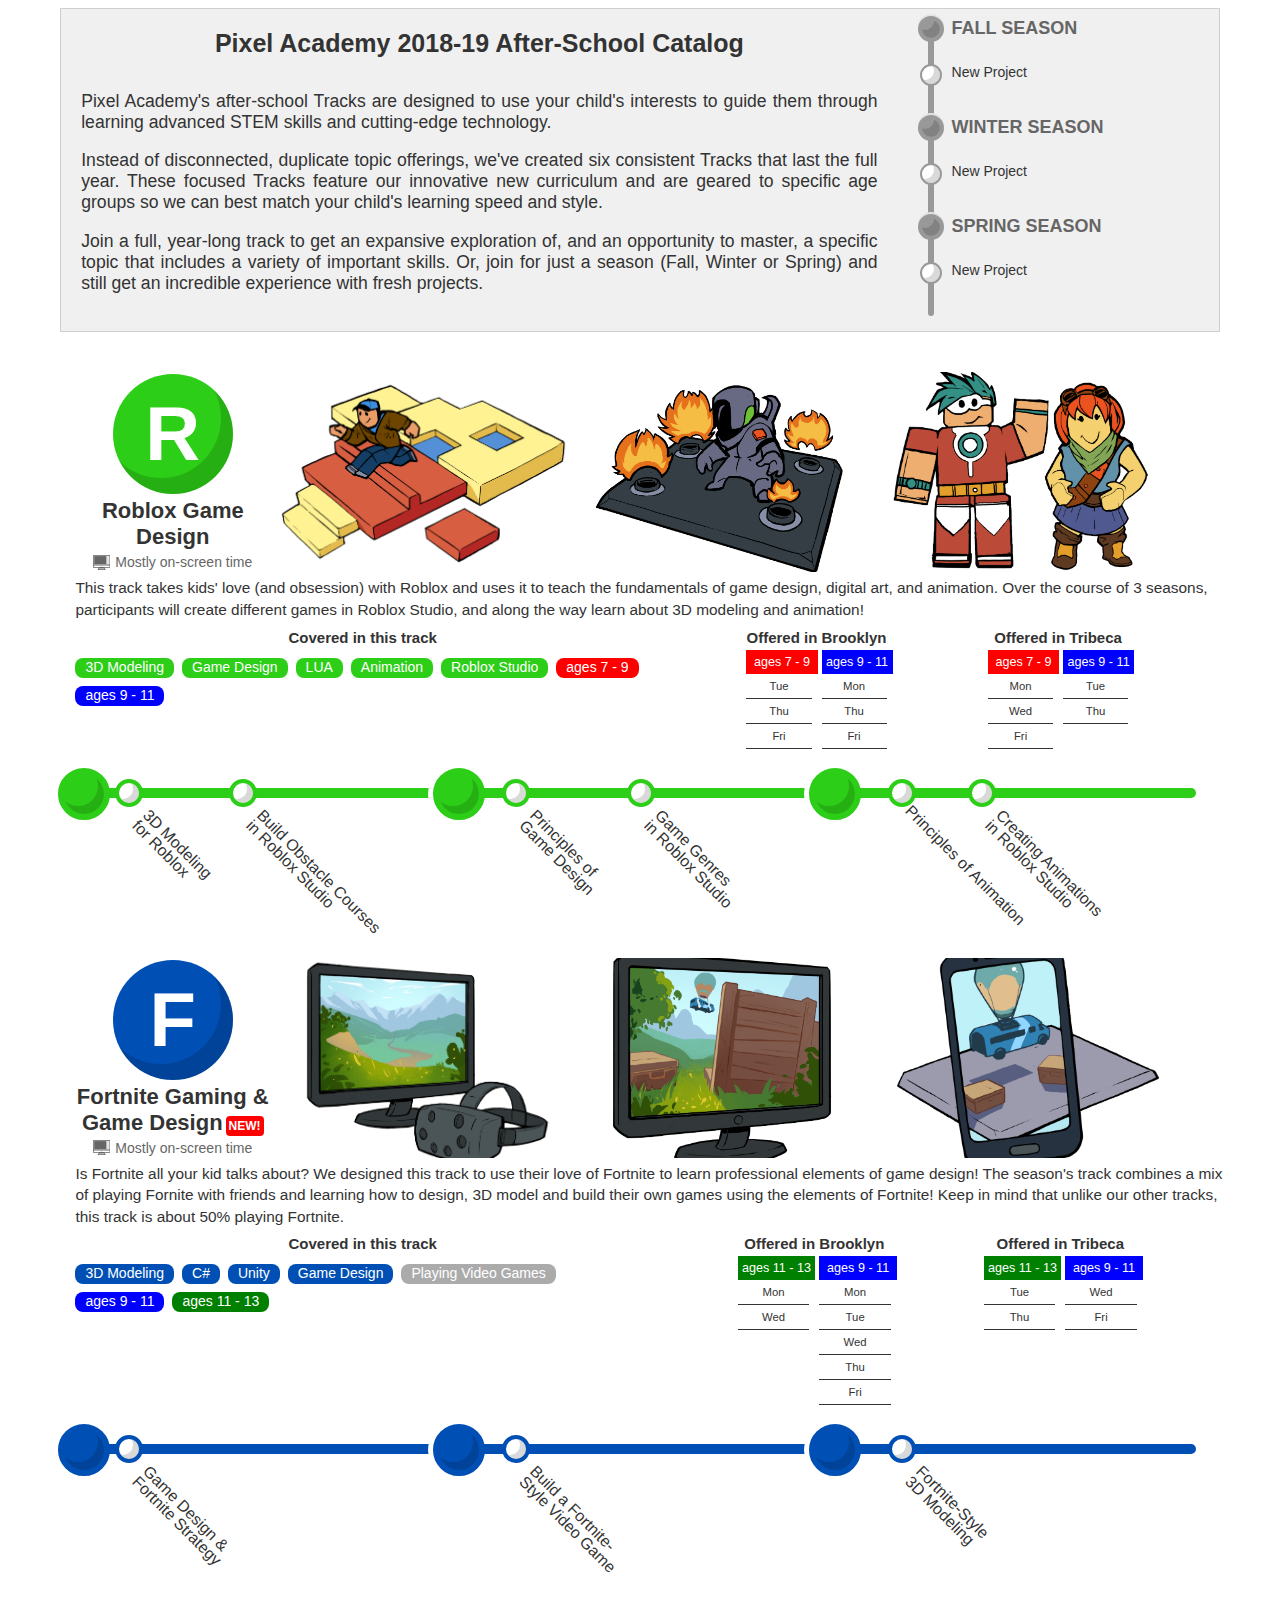
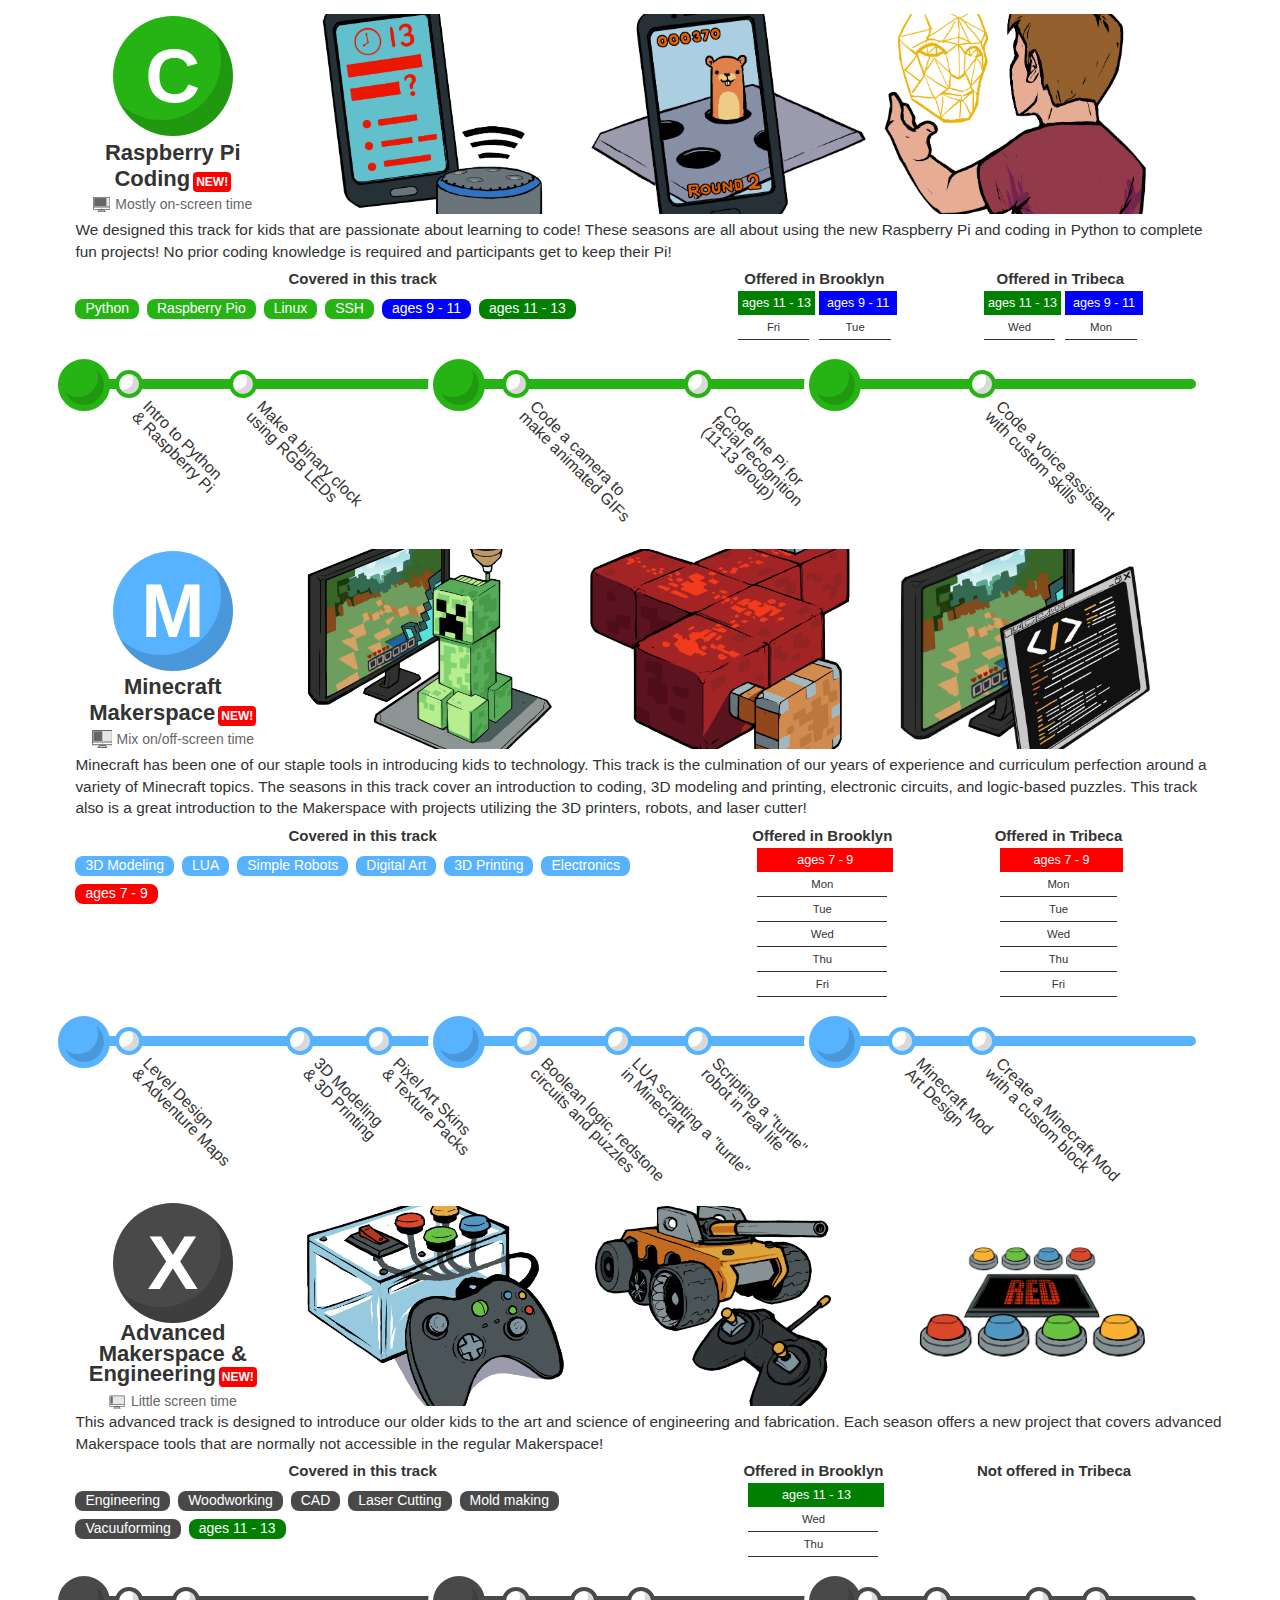
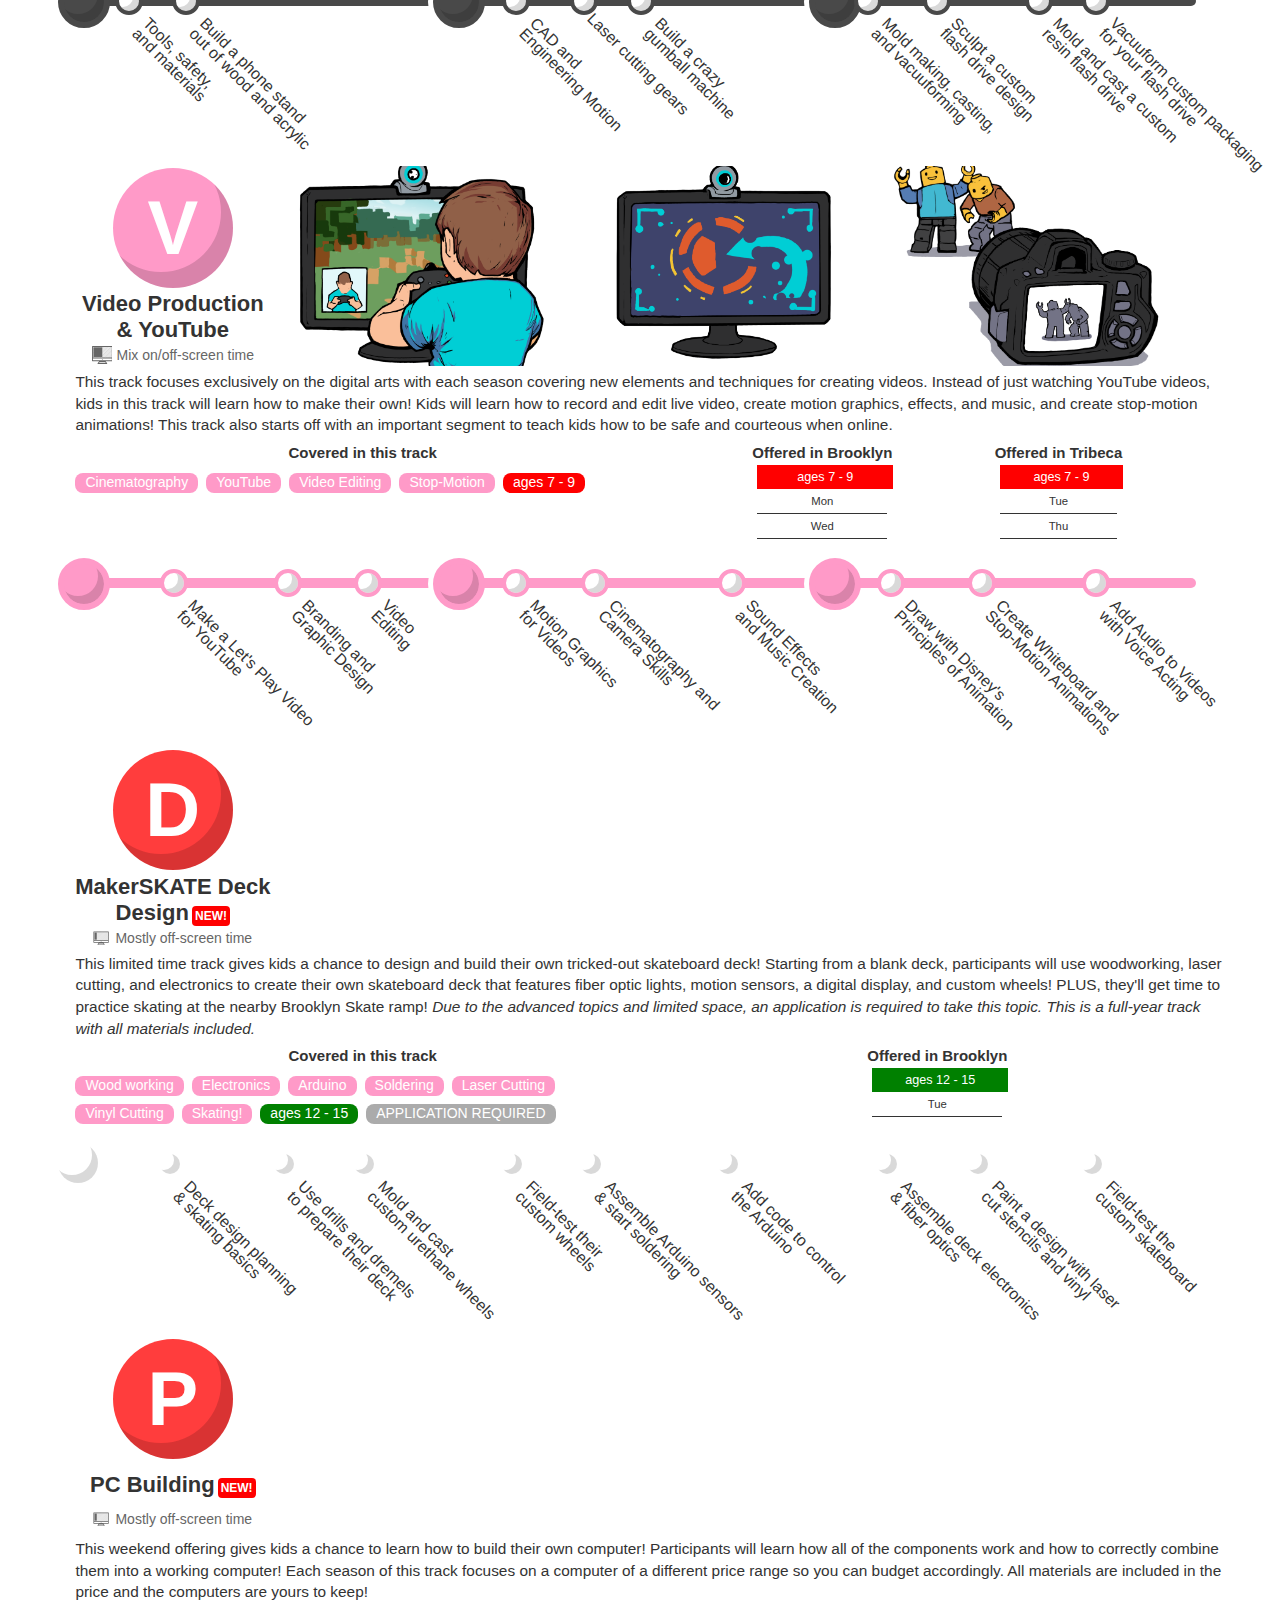
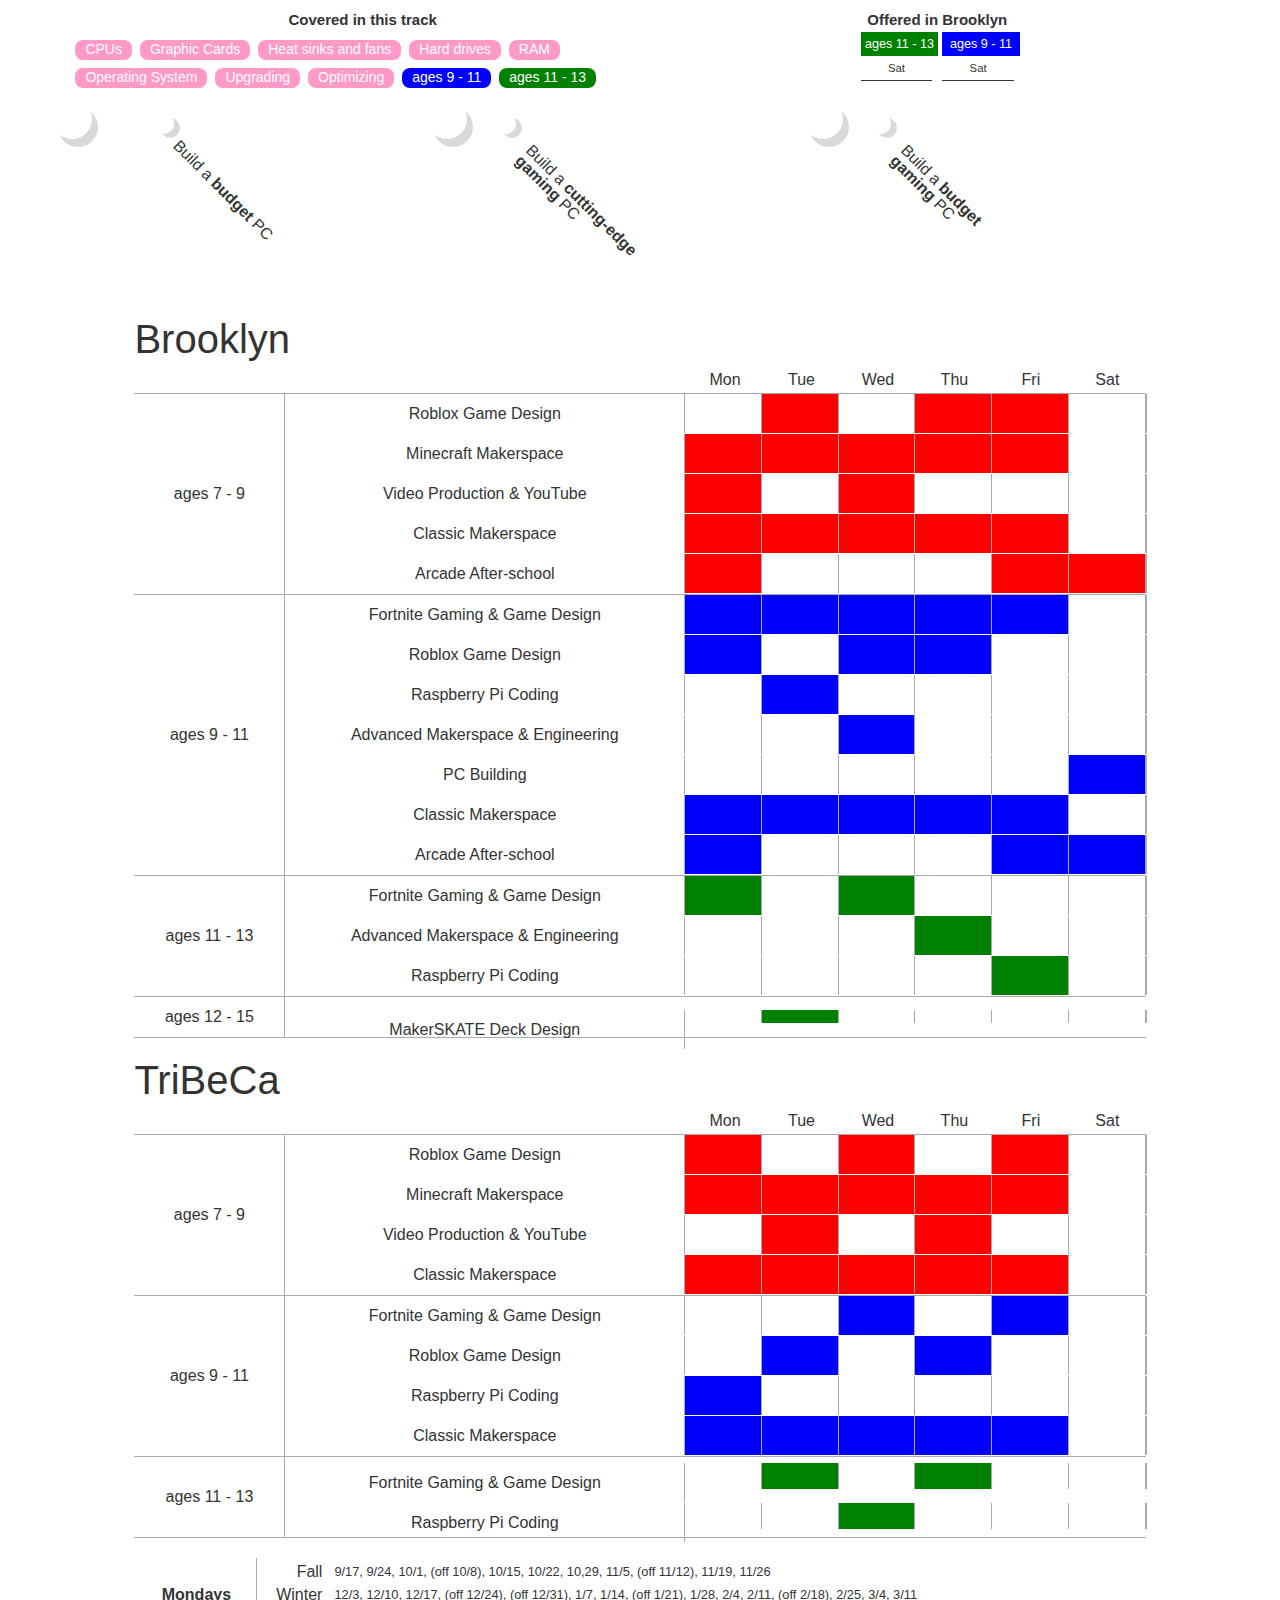
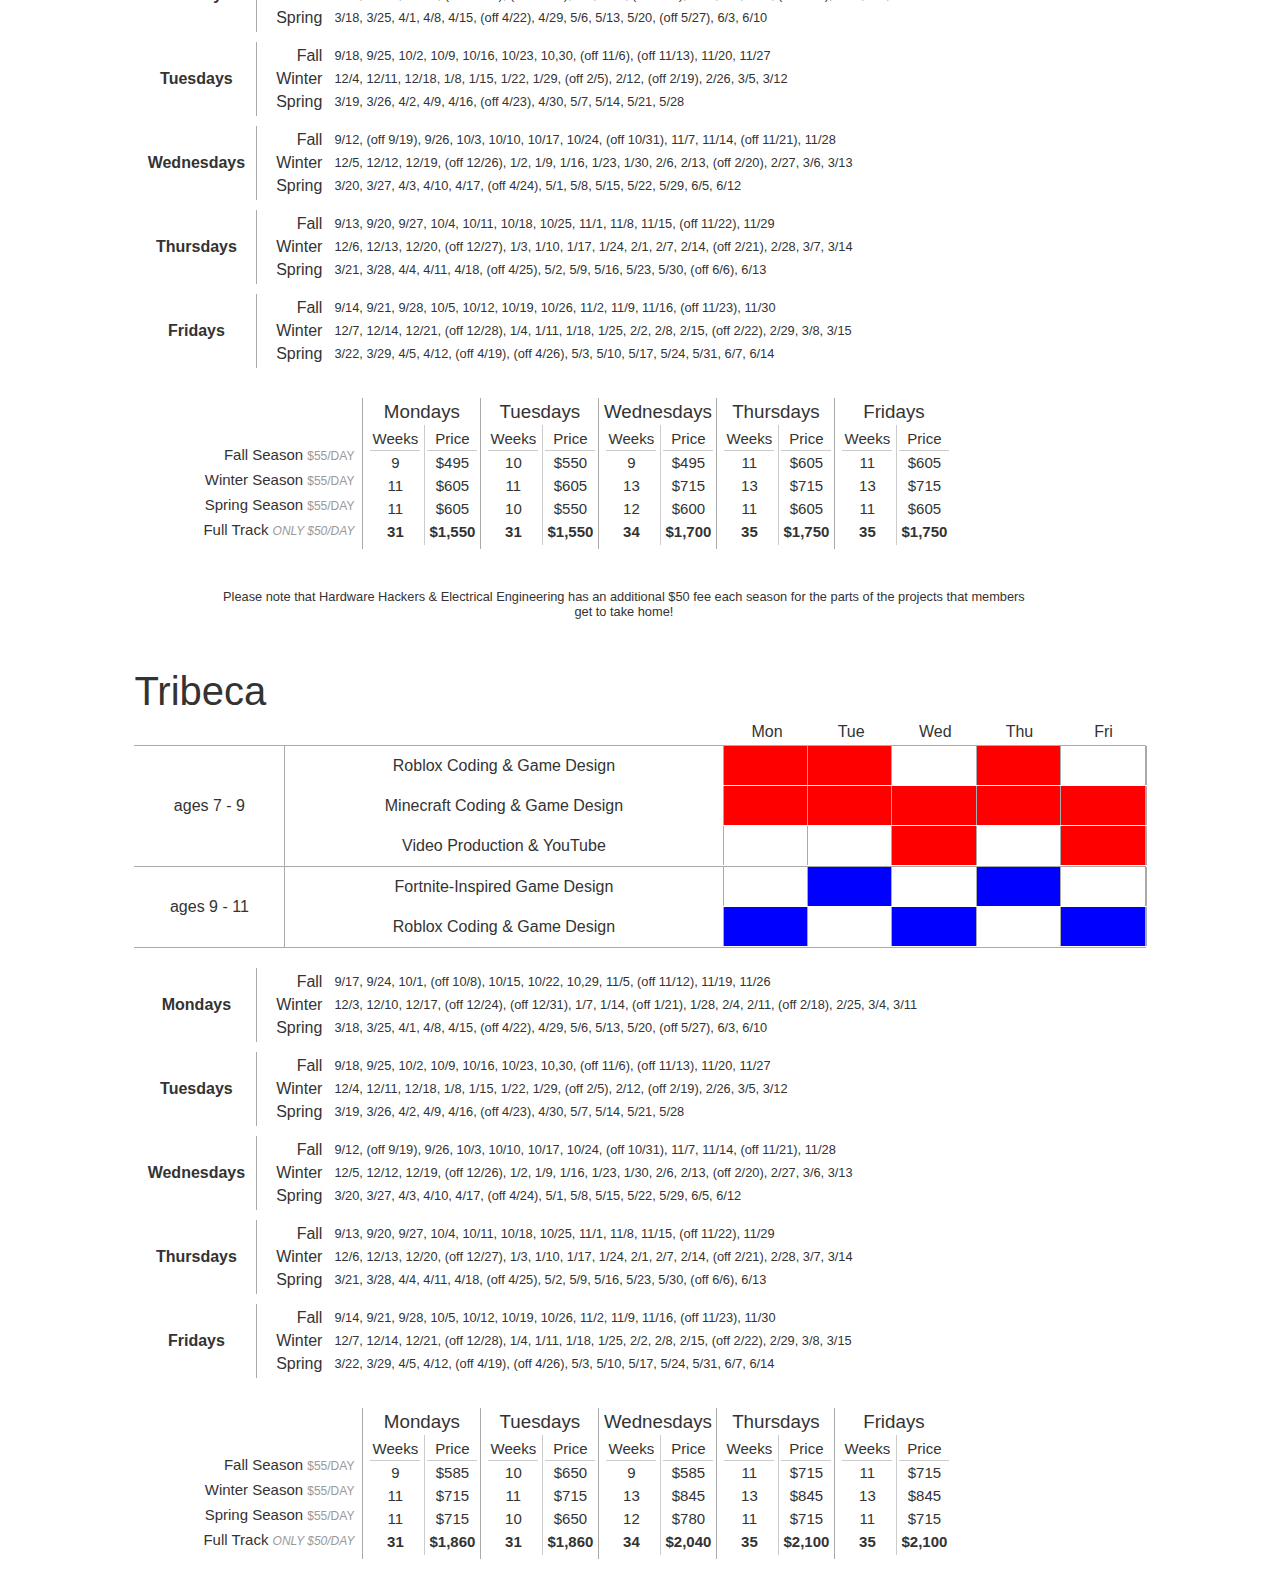
==== commit 091f25d8: "Update 2" ====
--- a/index.html
+++ b/index.html
@@ -1272,7 +1272,7 @@
                             <div class="skill">Laser Cutting</div>
                             <div class="skill">Vinyl Cutting</div>
                             <div class="skill">Skating!</div>
-                            <div class="age12to14">ages 12 - 14</div>
+                            <div class="age12to14">ages 12 - 15</div>
                             <div class="online-safety-tag">APPLICATION REQUIRED</div>
 
                         </div>
@@ -1283,7 +1283,7 @@
                             <div class="offered-at">Offered in Brooklyn</div>
                             <div class="ages-tags">
                                 <div class="age">
-                                    <div class="age12to14 age-title">ages 12 - 14</div>
+                                    <div class="age12to14 age-title">ages 12 - 15</div>
                                     <div class="age-group">
 
                                         <div class="">Tue</div>
@@ -1563,6 +1563,9 @@
                         <div class="day">
                             Fri
                         </div>
+                        <div class="day">
+                            Sat
+                        </div>
                     </div>
 
                 </div>
@@ -1582,32 +1585,38 @@
 
                         </div>
 
-                        <div class="topic-offered">
-
-                        </div>
                         <div class="">
 
                         </div>
                         <div class="topic-offered">
 
                         </div>
+                        <div class="topic-offered">
+
+                        </div>
+                        <div class="">
+
+                        </div>
                     </div>
                     <div class="single-topic-row">
                         <div class="single-topic-name">
-                            Minecraft Coding & Game Design
-                        </div>
-                        <div class="topic-offered">
-
-                        </div>
-                        <div>
-                        </div>
-                        <div class="topic-offered">
-
-                        </div>
-                        <div class="topic-offered">
-
-                        </div>
-                        <div>
+                            Minecraft Makerspace
+                        </div>
+                        <div class="topic-offered">
+
+                        </div>
+                        <div class="topic-offered">
+                        </div>
+                        <div class="topic-offered">
+
+                        </div>
+                        <div class="topic-offered">
+
+                        </div>
+                        <div class="topic-offered">
+                        </div>
+                        <div class="">
+
                         </div>
                     </div>
                     <div class="single-topic-row">
@@ -1617,17 +1626,63 @@
                         <div class="topic-offered">
 
                         </div>
-                        <div class="topic-offered">
-
-                        </div>
-                        <div>
-                        </div>
-                        <div class="topic-offered">
-
-                        </div>
-                        <div class="topic-offered">
-
-                        </div>
+
+                        <div>
+                        </div>
+                        <div class="topic-offered">
+
+                        </div>
+                        <div>
+                        </div>
+                        <div>
+                        </div>
+                        <div>
+                        </div>
+
+                    </div>
+                    <div class="single-topic-row">
+                        <div class="single-topic-name">
+                            Classic Makerspace
+                        </div>
+                        <div class="topic-offered">
+
+                        </div>
+                        <div class="topic-offered">
+
+                        </div>
+                        <div class="topic-offered">
+
+                        </div>
+                        <div class="topic-offered">
+
+                        </div>
+                        <div class="topic-offered">
+
+                        </div>
+                        <div>
+                        </div>
+
+                    </div>
+                    <div class="single-topic-row">
+                        <div class="single-topic-name">
+                            Arcade After-school
+                        </div>
+                        <div class="topic-offered">
+
+                        </div>
+                        <div>
+                        </div>
+                        <div>
+                        </div>
+                        <div>
+                        </div>
+                        <div class="topic-offered">
+
+                        </div>
+                        <div class="topic-offered">
+
+                        </div>
+
 
                     </div>
 
@@ -1639,63 +1694,129 @@
                     <!--each offering row is three rows-->
                     <div class="single-topic-row">
                         <div class="single-topic-name">
-                            Fortnite-Inspired Game Design
-                        </div>
-                        <div class="topic-offered">
-
-                        </div>
-                        <div class="topic-offered">
-
-                        </div><div class="topic-offered">
-
-                    </div><div class="topic-offered">
-
-                    </div><div class="topic-offered">
-
-                    </div>
+                            Fortnite Gaming & Game Design
+                        </div>
+                        <div class="topic-offered">     </div>
+                        <div class="topic-offered">     </div>
+                        <div class="topic-offered">     </div>
+                        <div class="topic-offered">     </div>
+                        <div class="topic-offered">     </div>
+                        <div>               </div>
                     </div>
                     <div class="single-topic-row">
                         <div class="single-topic-name">
-                            Roblox Coding & Game Design
-                        </div>
-
-                        <div class="topic-offered">
-
-                        </div>
-                        <div>
-
-                        </div>
-                        <div>
-
-                        </div>
-
-                        <div class="topic-offered">
-
-                        </div>
-                        <div>
-
-                        </div>
+                            Roblox Game Design
+                        </div>
+                        <div class="topic-offered">     </div>
+                        <div></div>
+                        <div class="topic-offered">     </div>
+                        <div class="topic-offered">     </div>
+                        <div></div>
+                        <div></div>
+
                     </div>
 
                     <div class="single-topic-row">
                         <div class="single-topic-name">
-                            Advanced Coding
-                        </div>
-                        <div>
-                        </div>
-                        <div class="topic-offered">
-
-                        </div>
-                        <div class="topic-offered">
-
-                        </div>
-
-                        <div class="">
-
-                        </div>
-                        <div class="topic-offered">
-
-                        </div>
+                            Raspberry Pi Coding
+                        </div>
+                        <div></div>
+
+                        <div class="topic-offered">     </div>
+                        <div></div>
+                        <div></div>
+                        <div></div>
+                        <div></div>
+
+
+                    </div>
+                    <div class="single-topic-row">
+                        <div class="single-topic-name">
+                            Advanced Makerspace & Engineering
+                        </div>
+
+
+                        <div>
+
+                        </div>
+                        <div>
+
+                        </div>
+                        <div class="topic-offered">
+
+                        </div>
+                        <div>
+
+                        </div>
+
+
+                        <div>
+
+                        </div>
+                        <div>
+
+                        </div>
+                    </div>
+
+                    <div class="single-topic-row">
+                        <div class="single-topic-name">
+                            PC Building
+                        </div>
+                        <div></div>
+
+
+                        <div></div>
+                        <div></div>
+                        <div></div>
+                        <div></div>
+                        <div class="topic-offered">     </div>
+
+
+                    </div>
+
+                    <div class="single-topic-row">
+                        <div class="single-topic-name">
+                            Classic Makerspace
+                        </div>
+                        <div class="topic-offered">
+
+                        </div>
+                        <div class="topic-offered">
+
+                        </div>
+                        <div class="topic-offered">
+
+                        </div>
+                        <div class="topic-offered">
+
+                        </div>
+                        <div class="topic-offered">
+
+                        </div>
+                        <div>
+                        </div>
+
+                    </div>
+                    <div class="single-topic-row">
+                        <div class="single-topic-name">
+                            Arcade After-school
+                        </div>
+                        <div class="topic-offered">
+
+                        </div>
+                        <div>
+                        </div>
+                        <div>
+                        </div>
+                        <div>
+                        </div>
+                        <div class="topic-offered">
+
+                        </div>
+                        <div class="topic-offered">
+
+                        </div>
+
 
                     </div>
 
@@ -1707,7 +1828,7 @@
                     <!--each offering row is three rows-->
                     <div class="single-topic-row">
                         <div class="single-topic-name">
-                            Fortnite-Inspired Game Design
+                            Fortnite Gaming & Game Design
                         </div>
                         <div class="topic-offered">
 
@@ -1723,201 +1844,384 @@
                         </div>
                         <div class="">
 
-                    </div>
+                        </div>
+                        <div class="">
+
+                        </div>
                     </div>
                     <div class="single-topic-row">
                         <div class="single-topic-name">
-                            Hardware Hacking & Electrical Engineering
-                        </div>
-
-
-                        <div>
-
-                        </div>
-                        <div class="topic-offered">
-
-                        </div>
-                        <div>
-
-                        </div>
-
-
-                        <div>
-
-                        </div>
-                        <div class="topic-offered">
+                            Advanced Makerspace & Engineering
+                        </div>
+
+
+                        <div>
+
+                        </div>
+                        <div>
+
+                        </div>
+
+                        <div>
+
+                        </div>
+
+                        <div class="topic-offered">
+
+                        </div>
+                        <div>
+
+                        </div>
+                        <div>
 
                         </div>
                     </div>
 
                     <div class="single-topic-row">
                         <div class="single-topic-name">
-                            Advanced Coding
-                        </div>
-                        <div>
-                        </div>
-                        <div class="=">
-
-                        </div>
+                            Raspberry Pi Coding
+                        </div>
+                        <div>
+
+                        </div>
+                        <div>
+
+                        </div>
+
+                        <div>
+
+                        </div>
+
+
+                        <div>
+
+                        </div>
+                        <div class="topic-offered">
+
+                        </div>
+                        <div>
+
+                        </div>
+
+                    </div>
+
+
+                </div>
+            </div>
+            <div class="age-row-age for12to14">
+                <div class="age-row-age-title">ages 12 - 15</div>
+                <div class="age-row-offerings-rows">
+                    <!--each offering row is three rows-->
+
+                    <div class="single-topic-row">
+                        <div class="single-topic-name">
+                            MakerSKATE Deck Design
+                        </div>
+
+
+                        <div>
+
+                        </div>
+                        <div class="topic-offered">
+
+                        </div>
+                        <div>
+
+                        </div>
+
+                        <div>
+
+                        </div>
+
+
+                        <div>
+
+                        </div>
+                        <div>
+
+                        </div>
+                    </div>
+
+
+                </div>
+            </div>
+
+
+
+        </div>
+
+    </div>
+
+
+    <div class="location-header break-page">
+        TriBeCa
+    </div>
+    <div class="topics-chart">
+        <div class="age-row">
+            <!--each age row is two columns-->
+            <div class="age-row-age for7to9">
+                <div class="age-row-age-title"></div>
+                <div class="age-row-offerings-rows days-row">
+                    <!--each offering row is three rows-->
+                    <div class="single-topic-row">
+                        <div class="single-topic-name">
+                        </div>
+                        <div class="day">
+                            Mon
+                        </div>
+                        <div class="day">
+                            Tue
+                        </div>
+                        <div class="day">
+                            Wed
+                        </div>
+                        <div class="day">
+                            Thu
+                        </div>
+                        <div class="day">
+                            Fri
+                        </div>
+                        <div class="day">
+                            Sat
+                        </div>
+                    </div>
+
+                </div>
+            </div>
+            <div class="age-row-age for7to9">
+                <div class="age-row-age-title">ages 7 - 9</div>
+                <div class="age-row-offerings-rows">
+                    <!--each offering row is three rows-->
+                    <div class="single-topic-row">
+                        <div class="single-topic-name">
+                            Roblox Game Design
+                        </div>
+
+                        <div class="topic-offered">
+
+                        </div>
+
                         <div class="">
 
                         </div>
-
                         <div class="topic-offered">
 
                         </div>
                         <div class="">
 
                         </div>
-
-                    </div>
-
-                </div>
-            </div>
-
-        </div>
-        <!--<div class="age-row">-->
-            <!--&lt;!&ndash;each age row is two columns&ndash;&gt;-->
-            <!--<div class="age-row-age">-->
-                <!--<div class="age-row-age-title">9-11</div>-->
-                <!--<div class="age-row-offerings-rows">-->
-                    <!--&lt;!&ndash;each offering row is three rows&ndash;&gt;-->
-                    <!--<div class="single-topic-row">-->
-                        <!--<div class="single-topic-name">-->
-                            <!--TOPIC NAME-->
-                        <!--</div>-->
-                        <!--<div class="single-topic-day">-->
-                            <!--MONDAY-->
-                        <!--</div>-->
-                        <!--<div class="single-topic-day">-->
-                            <!--MONDAY-->
-                        <!--</div>-->
-                        <!--<div class="single-topic-day">-->
-                            <!--MONDAY-->
-                        <!--</div>-->
-                        <!--<div class="single-topic-day">-->
-                            <!--MONDAY-->
-                        <!--</div>-->
-                        <!--<div class="single-topic-day">-->
-                            <!--MONDAY-->
-                        <!--</div>-->
-                    <!--</div>-->
-                    <!--<div class="single-topic-row">-->
-                        <!--<div class="single-topic-name">-->
-                            <!--TOPIC NAME-->
-                        <!--</div>-->
-                        <!--<div class="single-topic-day">-->
-                            <!--MONDAY-->
-                        <!--</div>-->
-                        <!--<div class="single-topic-day">-->
-                            <!--MONDAY-->
-                        <!--</div>-->
-                        <!--<div class="single-topic-day">-->
-                            <!--MONDAY-->
-                        <!--</div>-->
-                        <!--<div class="single-topic-day">-->
-                            <!--MONDAY-->
-                        <!--</div>-->
-                        <!--<div class="single-topic-day">-->
-                            <!--MONDAY-->
-                        <!--</div>-->
-                    <!--</div>-->
-                    <!--<div class="single-topic-row">-->
-                        <!--<div class="single-topic-name">-->
-                            <!--TOPIC NAME-->
-                        <!--</div>-->
-                        <!--<div class="single-topic-day">-->
-                            <!--MONDAY-->
-                        <!--</div>-->
-                        <!--<div class="single-topic-day">-->
-                            <!--MONDAY-->
-                        <!--</div>-->
-                        <!--<div class="single-topic-day">-->
-                            <!--MONDAY-->
-                        <!--</div>-->
-                        <!--<div class="single-topic-day">-->
-                            <!--MONDAY-->
-                        <!--</div>-->
-                        <!--<div class="single-topic-day">-->
-                            <!--MONDAY-->
-                        <!--</div>-->
-                    <!--</div>-->
-
-                <!--</div>-->
-            <!--</div>-->
-
-        <!--</div>-->
-        <!--<div class="age-row">-->
-            <!--&lt;!&ndash;each age row is two columns&ndash;&gt;-->
-            <!--<div class="age-row-age">-->
-                <!--<div class="age-row-age-title">12-14</div>-->
-                <!--<div class="age-row-offerings-rows">-->
-                    <!--&lt;!&ndash;each offering row is three rows&ndash;&gt;-->
-                    <!--<div class="single-topic-row">-->
-                        <!--<div class="single-topic-name">-->
-                            <!--TOPIC NAME-->
-                        <!--</div>-->
-                        <!--<div class="single-topic-day">-->
-                            <!--MONDAY-->
-                        <!--</div>-->
-                        <!--<div class="single-topic-day">-->
-                            <!--MONDAY-->
-                        <!--</div>-->
-                        <!--<div class="single-topic-day">-->
-                            <!--MONDAY-->
-                        <!--</div>-->
-                        <!--<div class="single-topic-day">-->
-                            <!--MONDAY-->
-                        <!--</div>-->
-                        <!--<div class="single-topic-day">-->
-                            <!--MONDAY-->
-                        <!--</div>-->
-                    <!--</div>-->
-                    <!--<div class="single-topic-row">-->
-                        <!--<div class="single-topic-name">-->
-                            <!--TOPIC NAME-->
-                        <!--</div>-->
-                        <!--<div class="single-topic-day">-->
-                            <!--MONDAY-->
-                        <!--</div>-->
-                        <!--<div class="single-topic-day">-->
-                            <!--MONDAY-->
-                        <!--</div>-->
-                        <!--<div class="single-topic-day">-->
-                            <!--MONDAY-->
-                        <!--</div>-->
-                        <!--<div class="single-topic-day">-->
-                            <!--MONDAY-->
-                        <!--</div>-->
-                        <!--<div class="single-topic-day">-->
-                            <!--MONDAY-->
-                        <!--</div>-->
-                    <!--</div>-->
-                    <!--<div class="single-topic-row">-->
-                        <!--<div class="single-topic-name">-->
-                            <!--TOPIC NAME-->
-                        <!--</div>-->
-                        <!--<div class="single-topic-day">-->
-                            <!--MONDAY-->
-                        <!--</div>-->
-                        <!--<div class="single-topic-day">-->
-                            <!--MONDAY-->
-                        <!--</div>-->
-                        <!--<div class="single-topic-day">-->
-                            <!--MONDAY-->
-                        <!--</div>-->
-                        <!--<div class="single-topic-day">-->
-                            <!--MONDAY-->
-                        <!--</div>-->
-                        <!--<div class="single-topic-day">-->
-                            <!--MONDAY-->
-                        <!--</div>-->
-                    <!--</div>-->
-
-                <!--</div>-->
-            <!--</div>-->
-
-        <!--</div>-->
+                        <div class="topic-offered">
+
+                        </div>
+                        <div class="">
+
+                        </div>
+                    </div>
+                    <div class="single-topic-row">
+                        <div class="single-topic-name">
+                            Minecraft Makerspace
+                        </div>
+                        <div class="topic-offered">
+
+                        </div>
+                        <div class="topic-offered">
+                        </div>
+                        <div class="topic-offered">
+
+                        </div>
+                        <div class="topic-offered">
+
+                        </div>
+                        <div class="topic-offered">
+                        </div>
+                        <div class="">
+
+                        </div>
+                    </div>
+                    <div class="single-topic-row">
+                        <div class="single-topic-name">
+                            Video Production & YouTube
+                        </div>
+                        <div>
+                        </div>
+                        <div class="topic-offered">
+
+                        </div>
+
+                        <div>
+                        </div>
+                        <div class="topic-offered">
+
+                        </div>
+                        <div>
+                        </div>
+                        <div>
+                        </div>
+
+
+                    </div>
+                    <div class="single-topic-row">
+                        <div class="single-topic-name">
+                            Classic Makerspace
+                        </div>
+                        <div class="topic-offered">
+
+                        </div>
+                        <div class="topic-offered">
+
+                        </div>
+                        <div class="topic-offered">
+
+                        </div>
+                        <div class="topic-offered">
+
+                        </div>
+                        <div class="topic-offered">
+
+                        </div>
+                        <div>
+                        </div>
+
+                    </div>
+                </div>
+            </div>
+            <div class="age-row-age for9to11">
+                <div class="age-row-age-title">ages 9 - 11</div>
+                <div class="age-row-offerings-rows">
+                    <!--each offering row is three rows-->
+                    <div class="single-topic-row">
+                        <div class="single-topic-name">
+                            Fortnite Gaming & Game Design
+                        </div>
+                        <div>               </div>
+                        <div>               </div>
+                        <div class="topic-offered">     </div>
+                        <div>               </div>
+                        <div class="topic-offered">     </div>
+                        <div>               </div>
+                    </div>
+                    <div class="single-topic-row">
+                        <div class="single-topic-name">
+                            Roblox Game Design
+                        </div>
+                        <div></div>
+
+                        <div class="topic-offered">     </div>
+                        <div></div>
+                        <div class="topic-offered">     </div>
+                        <div></div>
+
+                        <div></div>
+
+                    </div>
+
+                    <div class="single-topic-row">
+                        <div class="single-topic-name">
+                            Raspberry Pi Coding
+                        </div>
+
+
+                        <div class="topic-offered">     </div>
+                        <div></div>
+                        <div></div>
+                        <div></div>
+                        <div></div>
+                        <div></div>
+
+
+                    </div>
+
+
+                    <div class="single-topic-row">
+                        <div class="single-topic-name">
+                            Classic Makerspace
+                        </div>
+                        <div class="topic-offered">
+
+                        </div>
+                        <div class="topic-offered">
+
+                        </div>
+                        <div class="topic-offered">
+
+                        </div>
+                        <div class="topic-offered">
+
+                        </div>
+                        <div class="topic-offered">
+
+                        </div>
+                        <div>
+                        </div>
+
+                    </div>
+
+                </div>
+            </div>
+            <div class="age-row-age for12to14">
+                <div class="age-row-age-title">ages 11 - 13</div>
+                <div class="age-row-offerings-rows">
+                    <!--each offering row is three rows-->
+                    <div class="single-topic-row">
+                        <div class="single-topic-name">
+                            Fortnite Gaming & Game Design
+                        </div>
+
+                        <div class="">
+
+                        </div>
+                        <div class="topic-offered">
+
+                        </div>
+                        <div class="">
+
+                        </div>
+                        <div class="topic-offered">
+
+                        </div>
+                        <div class="">
+
+                        </div>
+                        <div class="">
+
+                        </div>
+                    </div>
+
+                    <div class="single-topic-row">
+                        <div class="single-topic-name">
+                            Raspberry Pi Coding
+                        </div>
+                        <div>
+
+                        </div>
+                        <div>
+
+                        </div>
+                        <div class="topic-offered">
+
+                        </div>
+                        <div>
+
+                        </div>
+
+
+                        <div>
+
+                        </div>
+
+                        <div>
+
+                        </div>
+
+                    </div>
+
+
+                </div>
+            </div>
+
+
+        </div>
+
     </div>
 
     <div class="list-of-dates">
